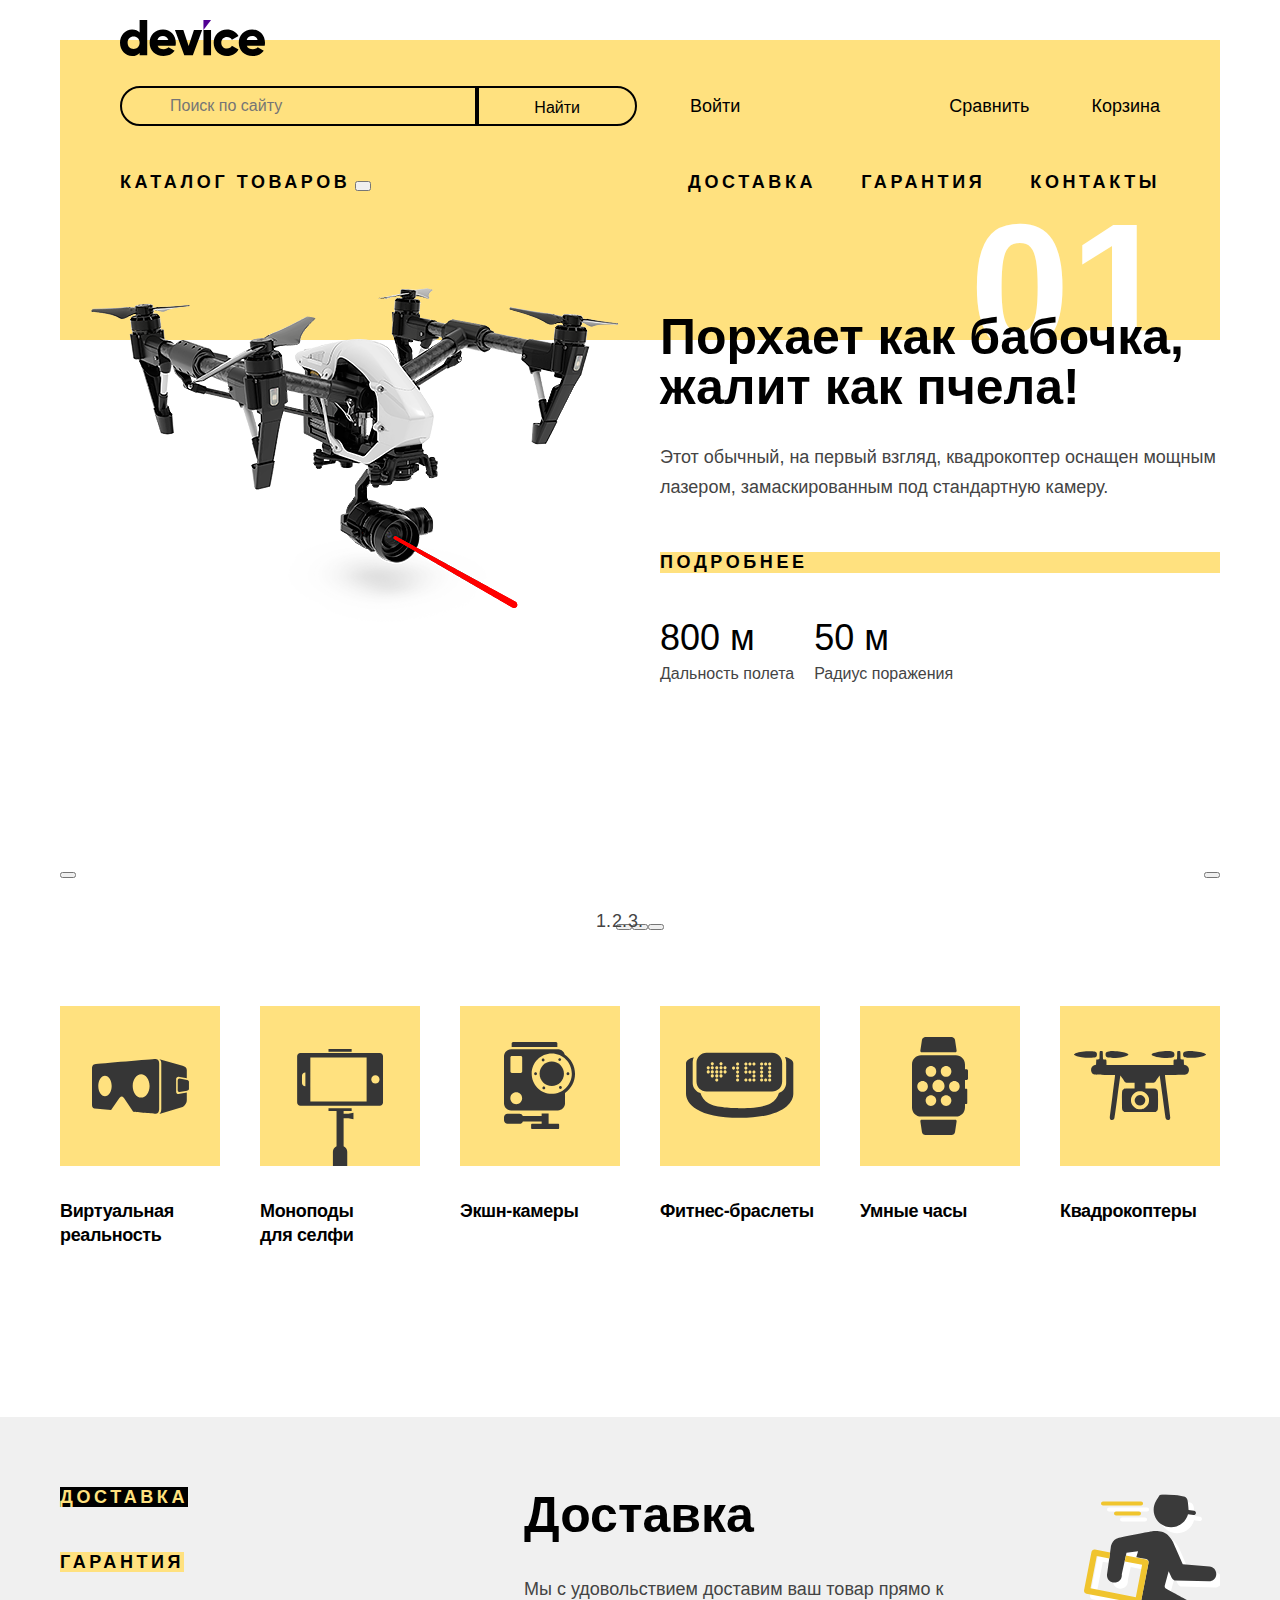
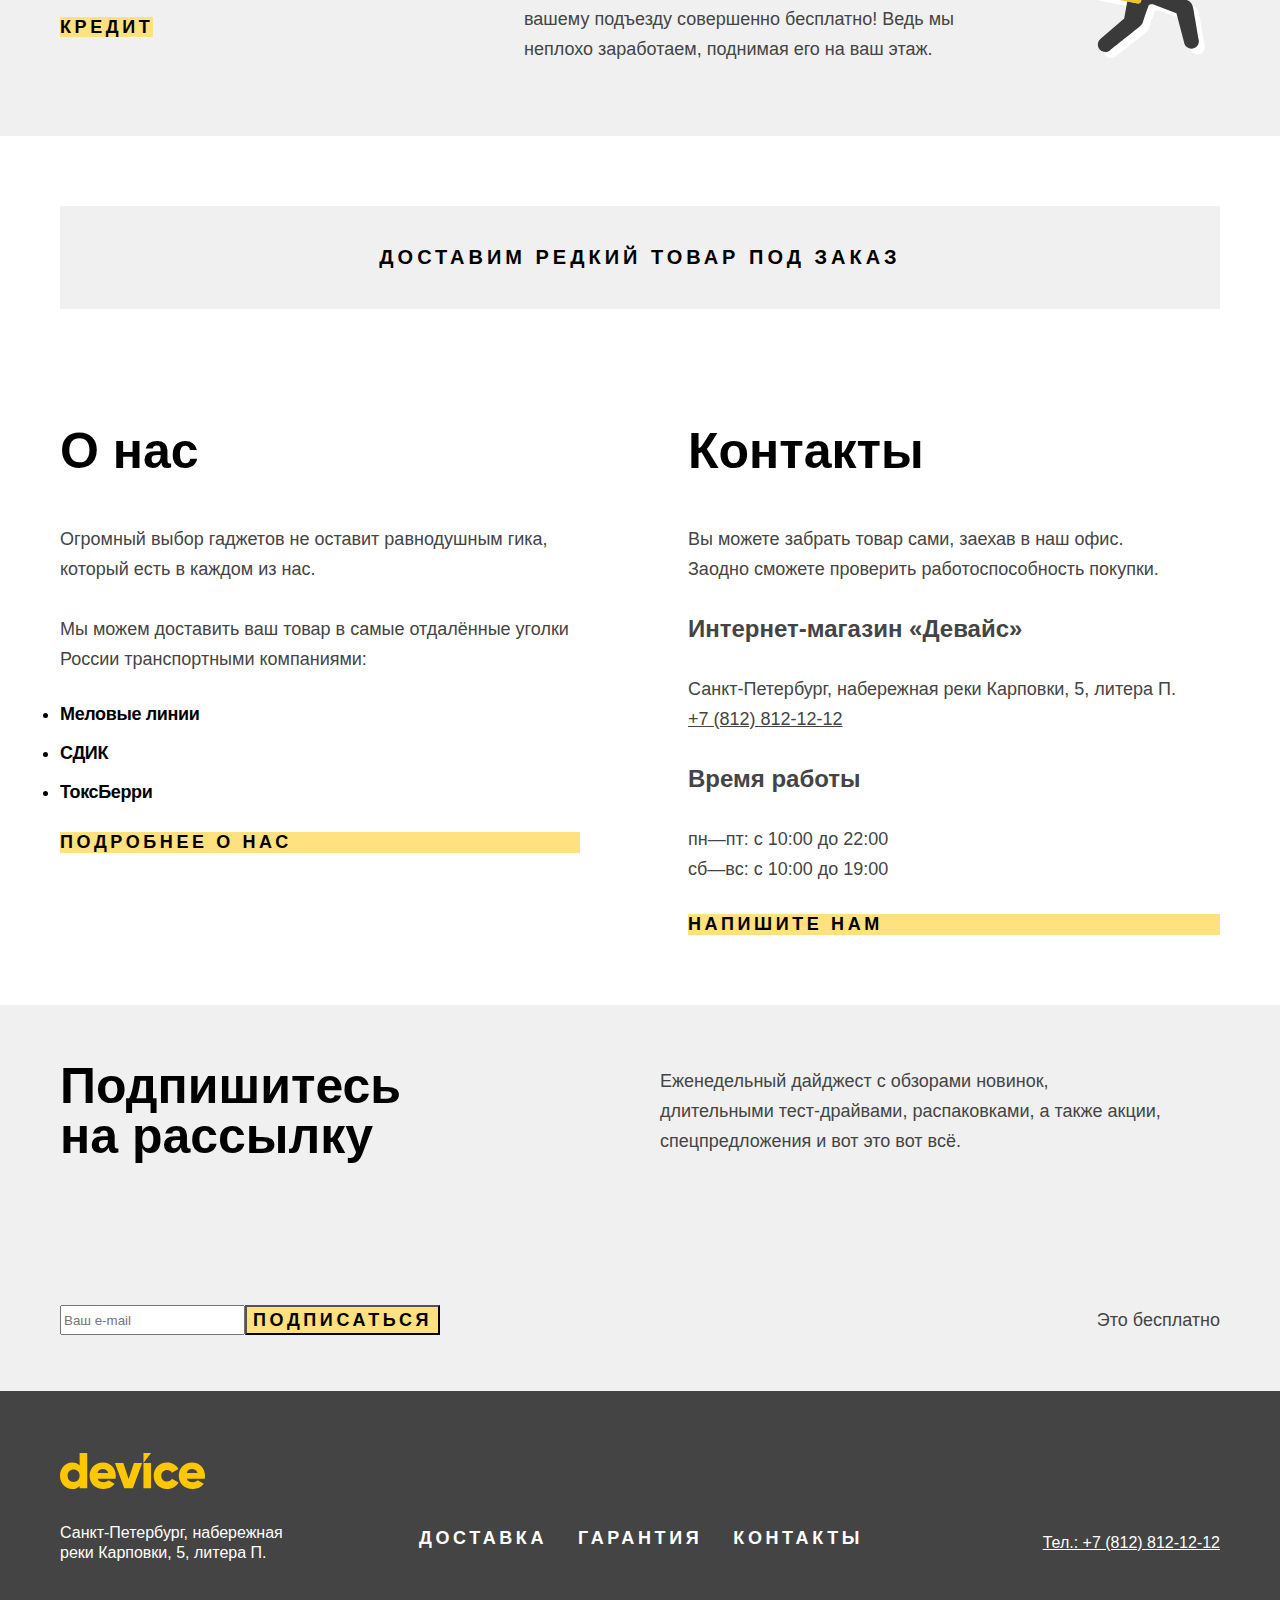
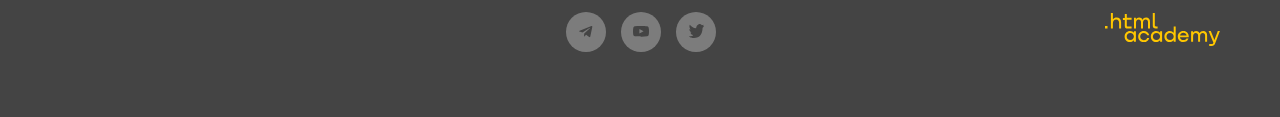
==== index.html @ de561c72 "Работа с хедером и футером" ====
<!DOCTYPE html>
<html lang="ru">

  <head>
    <meta charset="utf-8">
    <title>HTML Academy: Девайс</title>
    <link rel="stylesheet" href="styles/styles.css">
  </head>

  <body>
    <header class="header main-header">
      <div class="header-wrapper">
        <a class="logo" href="#">
          <img class="header-logo" src="images/logo-black.svg" width="145" height="36" alt="Логотип «Девайс».">
        </a>

        <div class="user-menu">
          <form class="search-form" action="https://echo.htmlacademy.ru/" method="post">
            <label class="visually-hidden" for="site-search">Поиск</label>
            <input class="search-input" type="search" id="site-search" name="Search" placeholder="Поиск по сайту"
              required>
            <button class="search-form-button">Найти</button>
          </form>

          <a class="user-menu-link login-link" href="#">Войти</a>

          <div class="user-menu-wrapper">
            <a class="user-menu-link compare-link" href="#">Сравнить</a>
            <a class="user-menu-link cart-link" href="#">Корзина</a>
          </div>
        </div>

        <nav class="navigation">
          <ul class="catalog-menu">
            <li class="catalog-link">
              <a class="navigation-link" href="catalog.html">Каталог товаров</a>
              <button class="menu-button" type="button">
                <span class="visually-hidden">Раскрыть подменю.</span>
              </button>

              <ul class="submenu hidden">
                <li class="submenu-item">
                  <a class="submenu-link" href="">Виртуальная реальность</a>
                </li>

                <li class="submenu-item">
                  <a class="submenu-link" href="">Моноподы для селфи</a>
                </li>

                <li class="submenu-item">
                  <a class="submenu-link" href="">Экшн-камеры</a>
                </li>

                <li class="submenu-item">
                  <a class="submenu-link" href="">Фитнес-браслеты</a>
                </li>

                <li class="submenu-item">
                  <a class="submenu-link" href="">Умные часы</a>
                </li>

                <li class="submenu-item">
                  <a class="submenu-link" href="">Квадрокоптеры</a>
                </li>
              </ul>
            </li>
          </ul>

          <ul class="nav">
            <li class="navigation-item">
              <a class="navigation-link" href="#">Доставка</a>
            </li>

            <li class="navigation-item">
              <a class="navigation-link" href="#">Гарантия</a>
            </li>

            <li class="navigation-item">
              <a class="navigation-link" href="#">Контакты</a>
            </li>
          </ul>
        </nav>
      </div>
    </header>

    <main class="main-container main-index">
      <div class="page-container">
        <h1 class="visually-hidden">Интернет-магазин гаджетов «Девайс».</h1>
        <section class="slider">
          <h2 class="visually-hidden">Популярные товары.</h2>

          <div class="slider-product">
            <img class="slider-image" src="images/slider-1.png" width="560" height="560" alt="Квадрокоптер с лазером.">

            <div class="slider-product-wrapper">
              <h3 class="title slider-product-title">Порхает как бабочка,<br>жалит как пчела!</h3>
              <span class="slider-number">01</span>
              <p class="slider-product-description">Этот обычный, на первый взгляд, квадрокоптер оснащен мощным лазером,
                замаскированным под стандартную камеру.</p>
              <a href="#" class="button slider-link">Подробнее</a>

              <section class="specifications">
                <h4 class="visually-hidden">Характеристики товара.</h4>

                <div class="product-specifications">
                  <b>800 м</b>
                  <p>Дальность полета</p>
                </div>

                <div class="product-specifications">
                  <b>50 м</b>
                  <p>Радиус поражения</p>
                </div>
              </section>
            </div>

            <button class="slider-button slider-prev" type="button">
              <span class="visually-hidden">Предыдущий товар.</span>
            </button>
            <button class="slider-button slider-next" type="button">
              <span class="visually-hidden">Следующий товар.</span>
            </button>
          </div>

          <div class="slider-product hidden">
            <img class="slider-image" src="images/slider-2.png" width="560" height="560" alt="Фитнес-браслет.">

            <div class="slider-product-wrapper">
              <h3 class="title slider-product-title">Худеем правильно!</h3>
              <span class="slider-number">02</span>
              <p class="slider-product-description">Мотивирующие фитнес-браслеты помогут найти в себе силы не пропускать
                занятия и соблюдать диету.</p>
              <a href="#" class="button slider-link">Подробнее</a>

              <section class="specifications">
                <h4 class="visually-hidden">Характеристики товара.</h4>

                <div class="product-specifications">
                  <b>48 часов</b>
                  <p>Без подзарядки</p>
                </div>
              </section>
            </div>

            <button class="slider-button slider-prev" type="button">
              <span class="visually-hidden">Предыдущий товар.</span>
            </button>
            <button class="slider-button slider-next" type="button">
              <span class="visually-hidden">Следующий товар.</span>
            </button>
          </div>

          <div class="slider-product hidden">
            <img class="slider-image" src="images/slider-3.png" width="560" height="560" alt="Палка для селфи.">

            <div class="slider-product-wrapper">
              <h3 class="title slider-product-title">Делай селфи, как Бен Стиллер!</h3>
              <span class="slider-number">03</span>
              <p class="slider-product-description">Самая длинная палка для селфи доступна в нашем магазине. Восемь
                (Восемь, Карл!) метров длиной и весом всего 5 кг.</p>
              <a href="#" class="button slider-link">Подробнее</a>

              <section class="specifications">
                <h4 class="visually-hidden">Характеристики товара.</h4>

                <div class="product-specifications">
                  <b>8,5 м</b>
                  <p>Длина палки</p>
                </div>

                <div class="product-specifications">
                  <b>5 кг</b>
                  <p>Вес палки</p>
                </div>

                <div class="product-specifications">
                  <b>Карбон</b>
                  <p>Материал</p>
                </div>
              </section>
            </div>


            <button class="slider-button slider-prev" type="button">
              <span class="visually-hidden">Предыдущий товар.</span>
            </button>
            <button class="slider-button slider-next" type="button">
              <span class="visually-hidden">Следующий товар.</span>
            </button>
          </div>

          <ol class="slider-pagination">
            <li class="slider-pagination-item">
              <button class="slider-pagination-button slider-pagination-button-current" type="button">
                <span class="visually-hidden">1 товар</span>
              </button>
            </li>
            <li class="slider-pagination-item">
              <button class="slider-pagination-button" type="button">
                <span class="visually-hidden">2 товар</span>
              </button>
            </li>
            <li class="slider-pagination-item">
              <button class="slider-pagination-button" type="button">
                <span class="visually-hidden">3 товар</span>
              </button>
            </li>
          </ol>
        </section>

        <section class="categories">
          <h2 class="visually-hidden">Категории товаров.</h2>
          <ul class="categories-list">
            <li class="categories-list-item">
              <a class="categories-link" href="">
                <img class="categories-img" src="images/index-catalog-image-1.svg" width="160" height="160" alt="">
                Виртуальная реальность
              </a>
            </li>
            <li class="categories-list-item">
              <a class="categories-link" href="">
                <img class="categories-img" src="images/index-catalog-image-2.svg" width="160" height="160" alt="">
                Моноподы<br>для селфи
              </a>
            </li>
            <li class="categories-list-item">
              <a class="categories-link" href="">
                <img class="categories-img" src="images/index-catalog-image-3.svg" width="160" height="160" alt="">
                Экшн-камеры
              </a>
            </li>
            <li class="categories-list-item">
              <a class="categories-link" href="">
                <img class="categories-img" src="images/index-catalog-image-4.svg" width="160" height="160" alt="">
                Фитнес-браслеты
              </a>
            </li>
            <li class="categories-list-item">
              <a class="categories-link" href="">
                <img class="categories-img" src="images/index-catalog-image-5.svg" width="160" height="160" alt="">
                Умные часы
              </a>
            </li>
            <li class="categories-list-item">
              <a class="categories-link" href="">
                <img class="categories-img" src="images/index-catalog-image-6.svg" width="160" height="160" alt="">
                Квадрокоптеры
              </a>
            </li>
          </ul>
        </section>

        <section class="services">
          <h2 class="visually-hidden">Услуги.</h2>
          <div class="services-wrapper">
            <ul class="services-list">
              <li class="services-item">
                <a class="button services-link services-link-current" href="">Доставка</a>
              </li>
              <li class="services-item">
                <a class="button services-link" href="">Гарантия</a>
              </li>
              <li class="services-item">
                <a class="button services-link" href="">Кредит</a>
              </li>
            </ul>

            <div class="about-service delivery-service">
              <h3 class="title services-title">Доставка</h3>
              <p class="services-description">Мы с удовольствием доставим ваш товар прямо к вашему подъезду совершенно
                бесплатно! Ведь мы неплохо заработаем, поднимая его на ваш этаж.</p>
            </div>
          </div>
        </section>

        <button class="delivery-button" type="button">Доставим редкий товар под заказ</button>

        <div class="about-us-wrapper">
          <section class="about-us">
            <h2 class="title about-us-title">О нас</h2>
            <p class="about-us-description">Огромный выбор гаджетов не оставит равнодушным гика, который есть в каждом
              из
              нас.</p>
            <p class="about-us-description">Мы можем доставить ваш товар в самые отдалённые уголки России транспортными
              компаниями:</p>
            <ul class="delivery-options">
              <li class="delivery-options-item">Меловые линии</li>
              <li class="delivery-options-item">СДИК</li>
              <li class="delivery-options-item">ТоксБерри</li>
            </ul>
            <a class="button" href="">Подробнее о нас</a>
          </section>

          <section class="contacts">
            <h2 class="title about-us-title">Контакты</h2>
            <p class="contacts-description">Вы можете забрать товар сами, заехав в наш офис.<br>Заодно сможете проверить
              работоспособность покупки.</p>
            <h3 class="contacts-subtitle">Интернет-магазин «Девайс»</h3>
            <address class="contacts-address">
              <p class="contacts-address-text">Санкт-Петербург, набережная реки Карповки, 5, литера П.</p>
              <a class="contacts-phone" href="tel:+78128121212">+7 (812) 812-12-12</a>
            </address>
            <h3 class="contacts-subtitle">Время работы</h3>
            <ul class="contacts-schedule">
              <li class="contacts-schedule-item">пн—пт: с 10:00 до 22:00</li>
              <li class="contacts-schedule-item">сб—вс: с 10:00 до 19:00</li>
            </ul>
            <a class="button" href="">Напишите нам</a>
          </section>
        </div>

        <section class="subscription">
          <div class="subscription-wrapper">
            <h2 class="title subscription-title">Подпишитесь на рассылку</h2>
            <p class="subscription-description">Еженедельный дайджест с обзорами новинок,<br>длительными тест-драйвами,
              распаковками, а также акции,<br>спецпредложения и вот это вот всё.</p>
            <form class="subscription-form" action="https://echo.htmlacademy.ru/" method="post">
              <label class="visually-hidden" for="subscription">Ваш e-mail.</label>
              <input class="email-field" type="email" name="email" placeholder="Ваш e-mail" id="subscription" required>
              <button class="button" type="submit">Подписаться</button>
              <span class="free-note">Это бесплатно</span>
            </form>
          </div>
        </section>
      </div>
    </main>

    <footer class="page-footer">
      <div class="footer-wrapper">
        <a class="footer-logo-link" href="index.html">
          <img class="footer-contacts-logo" src="images/logo-yellow.svg" width="145" height="36"
            alt="Логотип «Девайс».">
        </a>
        <address class="footer-contacts-address">
          <a class="about-text" href="#">Санкт-Петербург, набережная реки Карповки, 5, литера П.</a>
        </address>

        <ul class="footer-menu">
          <li class="footer-menu-item">
            <a class="footer-menu-link" href="">Доставка</a>
          </li>
          <li class="footer-menu-item">
            <a class="footer-menu-link" href="">Гарантия</a>
          </li>
          <li class="footer-menu-item">
            <a class="footer-menu-link" href="">Контакты</a>
          </li>
        </ul>

        <a class="footer-contacts-phone" href="tel:+78128121212">Тел.: +7 (812) 812-12-12</a>

        <ul class="social-list">
          <li class="social-item telegram-link">
            <a class="social-link" href="https://t.me/htmlacademy" target="_blank">
              <span class="visually-hidden">Телеграм.</span>
            </a>
          </li>
          <li class="social-item youtube-link">
            <a class="social-link" href="https://www.youtube.com/user/htmlacademyru" target="_blank">
              <span class="visually-hidden">YouTube.</span>
            </a>
          </li>
          <li class="social-item twitter-link">
            <a class="social-link" href="https://twitter.com/htmlacademy_ru" target="_blank">
              <span class="visually-hidden">Twitter.</span>
            </a>
          </li>
        </ul>

        <a class="html-link" href="https://htmlacademy.ru/" target="_blank">
          <span class="visually-hidden">Логотип Html Academy.</span>
          <svg xmlns="http://www.w3.org/2000/svg" width="115" height="33" fill="none" viewBox="0 0 115 33">
            <path fill="#FFC700"
              d="M0 12.9v2.6h2.5v-2.6H0ZM11.6 4.5c-1.6 0-2.8.7-3.6 1.7h-.1V0h-2v15.5h2v-5.3c0-2.1 1.3-3.6 3.3-3.6 1.8 0 2.9 1.4 2.9 3.2v5.7h2V9.4c.1-3-1.8-4.9-4.5-4.9ZM26.6 4.8h-4.8V1.1h-2v3.8h-1.9v2h1.9v6c0 1.7 1 2.7 2.7 2.7h4.1v-2h-3.7c-.7 0-1.1-.4-1.1-1.1V6.8h4.8v-2ZM41.1 4.6c-1.6 0-2.9.8-3.5 2.1h-.1c-.6-1.2-1.8-2.1-3.4-2.1-1.4 0-2.5.8-3.1 1.8h-.1V4.8H29v10.6h2V10c0-2 1-3.5 2.6-3.5 1.5 0 2.4 1 2.4 2.6v6.3h2V9.8c0-2.4 1.4-3.3 2.6-3.3 1.5 0 2.4 1 2.4 2.6v6.3h2V8.9c.1-2.5-1.4-4.3-3.9-4.3ZM47.8 12.7c0 1.7 1 2.7 2.8 2.7h2v-2h-1.7c-.7 0-1.1-.4-1.1-1.1V0h-2v12.7ZM28.9 19.7c-.9-1.1-2.2-1.8-3.9-1.8-3.1 0-5.4 2.3-5.4 5.6s2.3 5.6 5.4 5.6c1.8 0 3-.8 3.8-1.9h.1v1.6h2V18.2h-2v1.5Zm-3.6 7.4c-2.2 0-3.6-1.6-3.6-3.6s1.4-3.6 3.6-3.6 3.6 1.6 3.6 3.6c0 1.9-1.4 3.6-3.6 3.6ZM44.2 22c-.5-2.4-2.6-4.1-5.4-4.1-3.4 0-5.6 2.5-5.6 5.6 0 3.1 2.2 5.6 5.6 5.6 2.8 0 4.9-1.8 5.4-4.2h-2.1c-.4 1.3-1.7 2.3-3.3 2.3-2.2 0-3.6-1.6-3.6-3.6s1.4-3.6 3.6-3.6c1.6 0 2.8 1 3.3 2.2h2.1V22ZM55.1 19.7c-.9-1.1-2.2-1.8-3.9-1.8-3.1 0-5.4 2.3-5.4 5.6s2.3 5.6 5.4 5.6c1.8 0 3-.8 3.8-1.9h.1v1.6h2V18.2h-2v1.5Zm-3.6 7.4c-2.2 0-3.6-1.6-3.6-3.6s1.4-3.6 3.6-3.6 3.6 1.6 3.6 3.6c0 1.9-1.5 3.6-3.6 3.6ZM68.7 19.8c-.9-1.1-2.2-1.9-3.9-1.9-3.1 0-5.4 2.3-5.4 5.6s2.2 5.6 5.4 5.6c1.7 0 3-.8 3.8-1.8h.1v1.5h2V13.4h-2v6.4Zm-3.6 7.3c-2.2 0-3.6-1.6-3.6-3.6s1.4-3.6 3.6-3.6 3.6 1.6 3.6 3.6c-.1 2-1.5 3.6-3.6 3.6ZM78.3 17.9c-3.3 0-5.5 2.5-5.5 5.6 0 3 2.1 5.6 5.5 5.6 2.5 0 4.5-1.3 5.2-3.6h-2.1c-.5 1-1.6 1.6-3 1.6-1.9 0-3.3-1.3-3.4-2.9h8.8c.2-3.6-2-6.3-5.5-6.3Zm0 1.9c1.7 0 3 1 3.3 2.6h-6.5c.3-1.5 1.5-2.6 3.2-2.6ZM98.2 17.9c-1.6 0-2.9.8-3.6 2h-.1c-.6-1.2-1.8-2-3.4-2-1.4 0-2.5.7-3.1 1.8v-1.5h-1.9v10.6h2v-5.4c0-2 1-3.4 2.6-3.5 1.5 0 2.4 1 2.4 2.6v6.3h2v-5.6c0-2.4 1.4-3.3 2.6-3.3 1.5 0 2.4 1 2.4 2.6v6.3h2v-6.5c.1-2.6-1.4-4.4-3.9-4.4ZM109.4 27l-3.6-8.9h-2.2l4.8 11.6c-.3.9-.7 1.2-1.7 1.2h-2.5v2h2.5c1.8 0 2.8-.8 3.5-2.6l4.7-12.2h-2.1l-3.4 8.9Z" />
          </svg>
        </a>
      </div>
    </footer>
  </body>

</html>
---- styles/styles.css ----
@font-face {
  font-family: "Raleway";
  font-style: normal;
  font-weight: 800;
  src: url("../fonts/raleway/raleway-800.woff2") format("woff2");
  font-display: swap;
}

@font-face {
  font-family: "Rubik";
  font-style: normal;
  font-weight: 400;
  src: url("../fonts/rubik/rubik-400.woff2") format("woff2");
  font-display: swap;
}

@font-face {
  font-family: "Rubik";
  font-style: normal;
  font-weight: 700;
  src: url("../fonts/rubik/rubik-700.woff2") format("woff2");
  font-display: swap;
}

html {
  height: 100%;
}

.visually-hidden {
  position: absolute;
  width: 1px;
  height: 1px;
  margin: -1px;
  padding: 0;
  border: 0;
  clip: rect(0 0 0 0);
  overflow: hidden;
}

body {
  margin: 0 auto;
  display: flex;
  flex-direction: column;
  min-height: 100%;
  font-family: "Rubik", sans-serif;
  font-size: 18px;
  font-weight: 400;
  line-height: 30px;
  color: #444444;
  background-color: #ffffff;
}

.button {
  font-family: "Raleway", sans-serif;
  font-size: 18px;
  font-weight: 800;
  line-height: 21px;
  letter-spacing: 0.2em;
  text-transform: uppercase;
  text-decoration: none;
  color: #000000;
  background-color: #ffe17f;
}

/* Заголовки */
.title {
  font-family: "Raleway", sans-serif;
  color: #000000;
  font-size: 50px;
  font-weight: 800;
  line-height: 50px;
  margin: 0;
  padding: 0;
}

/* Навигация */
.header {
  color: #000000;
  background-color: #ffe17f;
  margin: 0 auto;
  margin-top: 40px;
  width: 1160px;
}

.header-wrapper {
  width: 1040px;
  margin: 0 auto;
  padding: 0 0 143px 0;
  position: relative;
}

.header-logo {
  position: absolute;
  top: -20px;
}

.user-menu {
  display: flex;
  flex-wrap: wrap;
  margin-bottom: 41px;
  padding-top: 46px;
  align-items: center;
}

/* Форма поиска */
.search-form {
  width: 517px;
  display: flex;
  margin-right: 25px;
}

.search-input {
  width: 360px;
  height: 40px;
  padding: 10px 10px 10px 48px;
  border: 2px solid #000000;
  border-radius: 50px 0 0 50px;
  font-family: "Rubik", sans-serif;
  font-size: 16px;
  line-height: 20px;
  color: #000000;
  background-color: transparent;
  box-sizing: border-box;
}

.search-form-button {
  height: 40px;
  padding: 10px 55px;
  border: 2px solid #000000;
  border-radius: 0 50px 50px 0;
  font-family: "Rubik", sans-serif;
  font-size: 16px;
  line-height: 20px;
  color: #000000;
  background-color: transparent;
  box-sizing: border-box;
}

.user-menu-wrapper {
  margin-left: auto;
  max-width: 245px;
}

.user-menu-link {
  color: #000000;
  text-decoration: none;
}


.catalog-menu {
  padding: 0;
  margin: 0;
  list-style-type: none;
}

.user-menu-link:not(:last-child) {
  margin-right: 12px;
}

.login-link {
  padding-left: 28px;
}

.logout-link {
  opacity: 0.3;
}

.compare-link {
  padding-left: 25px;
}

.cart-link {
  padding-left: 45px;
}

.navigation {
  display: flex;
  flex-wrap: wrap;
  padding: 0;
  margin: 0;
  list-style-type: none;
  align-items: center;
}

.nav {
  list-style-type: none;
  display: flex;
  flex-wrap: wrap;
  padding: 0;
  margin: 0;
  margin-left: auto;
  gap: 45px;
}

.navigation-link {
  font-family: "Raleway", sans-serif;
  font-weight: 800;
  line-height: 21px;
  letter-spacing: 0.2em;
  text-transform: uppercase;
  text-decoration: none;
  color: #000000;
}

.catalog-item {
  margin-right: 276px;
}

.menu-button {
  height: 10px;
}

.submenu-link {
  color: #000000;
  font-size: 16px;
  line-height: 18px;
  text-decoration: none;
}

.main-container {
  flex-grow: 1;
}

.page-container {
  margin: 0 auto;
}

/* Слайдер */
.slider {
  width: 1160px;
  margin: 0 auto;
  margin-bottom: 70px;
}

.slider-image {
  margin-right: 40px;
  position: relative;
  top: -122px;
}

.slider-number {
  font-weight: 700;
  font-size: 180px;
  line-height: 30px;
  color: #ffffff;
  position: absolute;
  top: -40px;
  right: 50px;
}

.slider-product {
  display: flex;
  flex-wrap: wrap;
  justify-content: space-between;
  position: relative;
  top: -28px;
}

.slider-product-wrapper {
  width: 560px;
  position: relative;
}

.slider-product-title {
  padding: 0;
  margin: 0 0 30px 0;
  position: relative;
  z-index: 1;
}

.slider-product-description {
  padding: 0;
  margin: 0 0 50px 0;
}

.specifications {
  display: flex;
  flex-wrap: wrap;
  gap: 20px;
}

.product-specifications b {
  color: #000000;
  font-size: 36px;
  font-weight: 400;
  line-height: 30px;
}

.product-specifications p {
  color: #444444;
  font-size: 16px;
  line-height: 30px;
  padding: 0;
  margin: 0;
}

.slider-pagination {
  display: flex;
  justify-content: center;
  padding: 0;
  margin: 0;
}

.slider-link {
  display: block;
  margin-bottom: 50px;
}

/* Категории */
.categories {
  width: 1160px;
  margin: 0 auto;
  margin-bottom: 170px;
}

.categories-list {
  display: flex;
  flex-wrap: wrap;
  list-style-type: none;
  padding: 0;
  margin: 0;
  justify-content: space-between;
}

.categories-list-item {
  width: 160px;
  line-height: 24px;
}

.categories-img {
  background-color: #ffe17f;
  display: block;
  margin-bottom: 33px;
}

.categories-link {
  font-family: "Raleway", sans-serif;
  color: #000000;
  font-size: 18px;
  font-weight: 800;
  line-height: 24px;
  letter-spacing: -0.02em;
  text-decoration: none;
}

/* Услуги */
.services {
  background-color: #f0f0f0;
  margin-bottom: 70px;
}

.services-wrapper {
  width: 1160px;
  display: flex;
  flex-wrap: wrap;
  justify-content: space-between;
  min-height: 319px;
  margin: 0 auto;
}

.services-list {
  list-style-type: none;
  padding: 0;
  margin: 65px 116px 65px 0;
}

.services-item:not(:last-child) {
  margin-bottom: 35px;
}

.services-link-current {
  color: #ffe17f;
  background-color: #000000;
}

.about-service {
  width: 450px;
  padding-right: 246px;
  align-self: center;
}

.delivery-service {
  background-image: url(../images/delivery-man.svg);
  background-repeat: no-repeat;
  background-position: right;
}

.services-title {
  padding: 0;
  margin: 0 0 34px 0;
}

.services-description {
  padding: 0;
  margin: 0;
}

.delivery-button {
  display: block;
  width: 1160px;
  min-height: 100px;
  margin: 0 auto;
  margin-bottom: 70px;
  padding: 40px 125px;
  box-sizing: border-box;
  font-family: "Raleway", sans-serif;
  font-weight: 800;
  font-size: 20px;
  line-height: 23px;
  letter-spacing: 0.2em;
  text-transform: uppercase;
  background-color: #f0f0f0;
  border: none;
  cursor: pointer;
}

/* О нас и Контакты */
.about-us-wrapper {
  width: 1160px;
  display: flex;
  margin: 0 auto;
  margin-bottom: 70px;
  padding-top: 47px;
  justify-content: space-between;
}

.about-us {
  width: 520px;
  display: flex;
  flex-direction: column;
  gap: 30px;
}

.about-us-title {
  margin-bottom: 18px;
}

/* Способы доставки*/
.about-us-description {
  padding: 0;
  margin: 0;
}

.delivery-options {
  padding: 0;
  margin: 0;
}

.delivery-options-item {
  font-weight: 700;
  line-height: 20px;
  letter-spacing: -0.02em;
  color: #000000;
}

.delivery-options-item:not(:last-child) {
  margin-bottom: 19px;
}

/* Контакты */
.contacts {
  width: 532px;
  display: flex;
  flex-direction: column;
  gap: 30px;
}

.contacts-description {
  margin: 0;
  padding: 0;
}

.contacts-subtitle {
  font-weight: 700;
  font-size: 24px;
  line-height: 30px;
  margin: 0;
  padding: 0;
}

.contacts-address {
  font-style: normal;
  margin: 0;
  padding: 0;
}

.contacts-address-text {
  margin: 0;
  padding: 0;
}

.contacts-phone {
  color: #444444;
  margin: 0;
  padding: 0;
}

.contacts-schedule {
  padding: 0;
  margin: 0;
  list-style-type: none;
}

/* Блок подписки */
.subscription {
  background-color: #f0f0f0;
}

.subscription-wrapper {
  width: 1160px;
  margin: 0 auto;
  padding: 56px 0;
  display: flex;
  flex-wrap: wrap;
}

.subscription-title {
  width: 348px;
}

.subscription-description {
  margin: 0;
  margin-left: auto;
  width: 560px;
  align-self: center;
}

.subscription-form {
  margin-top: 144px;
  display: flex;
  width: 1160px;
}

.free-note {
  margin-left: auto;

}

/* Футер */
.page-footer {
  color: #ffffff;
  background-color: #444444;
}

.footer-wrapper {
  display: grid;
  width: 1160px;
  grid-template-columns: 240px 444px 238px;
  gap: 25px 119px;
  margin: 0 auto;
  padding: 62px 0;
}

.footer-contacts {
  width: 240px;
}

.footer-logo-link {
  grid-column: 1/2;
  justify-self: start;
}

.footer-contacts-address {
  width: 240px;
  grid-column: 1/2;
  font-style: normal;
  font-size: 16px;
  font-weight: 400;
  line-height: 20px;
  color: #ffffff;
  text-decoration: none;
}

.about-text {
  font-style: normal;
  font-size: 16px;
  font-weight: 400;
  line-height: 20px;
  color: #ffffff;
  text-decoration: none;
}

.footer-menu {
  display: flex;
  flex-wrap: wrap;
  list-style-type: none;
  justify-content: space-between;
  padding: 0;
  margin: 0;
}

.footer-menu-link {
  font-family: "Raleway", sans-serif;
  font-weight: 800;
  line-height: 21px;
  letter-spacing: 0.2em;
  text-transform: uppercase;
  text-decoration: none;
  color: #ffffff;
}

.footer-contacts-phone {
  font-size: 16px;
  line-height: 20px;
  color: #ffffff;
  justify-self: end;
  align-self: center;
}

.social-list {
  grid-column: 2/3;
  display: flex;
  flex-wrap: wrap;
  padding: 0;
  margin: 0;
  margin-top: 20px;
  list-style-type: none;
  justify-self: center;
  align-items: center;
}

.social-item {
  background-color: #ffffff;
  opacity: 0.3;
  width: 40px;
  height: 40px;
  border-radius: 50%;
  cursor: pointer;
}

.social-item:not(:last-child) {
  margin-right: 15px;
}

.telegram-link {
  background-image: url(../images/telegram-icon.svg);
  background-repeat: no-repeat;
  background-position: center;
}

.youtube-link {
  background-image: url(../images/youtube-icon.svg);
  background-repeat: no-repeat;
  background-position: center;
}

.twitter-link {
  background-image: url(../images/twitter-icon.svg);
  background-repeat: no-repeat;
  background-position: center;
}

.html-link {
  grid-column: 3/-1;
  justify-self: end;
  margin-top: 25px;
}

/* Каталог */
.page-header-wrapper {
  padding-bottom: 36px;
}

.inner-header {
  margin: 0 auto;
  width: 1160px;
  padding: 34px 60px;
}

.inner-header-title {
  margin-bottom: 16px;
}

/* Хлебные крошки */
.breadcrumbs {
  display: flex;
  list-style-type: none;
  padding: 0;
  margin: 0;
}

.breadcrumbs-item:not(:last-child) {
  padding-right: 36px;
}

.breadcrumbs-link {
  font-size: 16px;
  line-height: 20px;
  color: #000000;
  text-decoration: none;
}

/* Фильтры */
.filter-title {
  font-family: "Raleway", sans-serif;
  font-weight: 800;
  font-size: 16px;
  line-height: 19px;
  letter-spacing: 0.2em;
  text-transform: uppercase;
  color: #000000;
}

.filter {
  width: 320px;
}

.catalog-filter-title {
  font-weight: 700;
  font-size: 18px;
  line-height: 20px;
  letter-spacing: -0.02em;
  color: #000000;
}

.control {
  font-size: 16px;
  line-height: 20px;
  color: #000000;
}

.catalog-right-column {
  width: 840px;
}

/* Сортировка */
.sort-container {
  width: 840px;
  display: flex;
}

/* Товары */
.catalog-products {
  color: #000000;
  background-color: #f0f0f0;
}

.catalog-wrapper {
  width: 1160px;
  margin: 0 auto;
  display: flex;
}

.product-list-wrapper {
  background-color: #ffffff;
  padding: 70px 40px 78px;
}

.product-list {
  display: grid;
  grid-template-columns: 360px 360px;
  padding: 0;
  margin: 0;
  gap: 40px;
  list-style-type: none;
  margin-bottom: 44px;
}

.product-card-link {
  text-decoration: none;
}

.product-card-title {
  font-weight: 700;
  font-size: 18px;
  line-height: 20px;
  letter-spacing: -0.02em;
  color: #000000;
}

.product-card-price {
  font-weight: 400;
  line-height: 21px;
}

.button-show-more {
  font-family: "Raleway", sans-serif;
  font-weight: 800;
  font-size: 16px;
  line-height: 19px;
  letter-spacing: 0.2em;
  text-transform: uppercase;
  background-color: #ffffff;
  border: 3px solid #E5E5E5;
  cursor: pointer;
  width: 100%;
  padding: 18px 0;
  margin-bottom: 44px;
}

/* Пагинация */
.pagination {
  color: #000000;
  background-color: #ebebeb;
  list-style-type: none;
  display: flex;
  flex-wrap: wrap;
  align-items: center;
  padding: 25px;
  margin: 0;
}

.pagination-item {
  min-width: 40px;
  text-align: center;
}

.pagination-link {
  font-size: 16px;
  line-height: 20px;
  text-align: center;
  color: #444444;
  opacity: 0.3;
  text-decoration: none;
}

.pagination-current {
  opacity: 0.6;
}

.pagination-prev {
  margin-right: auto;
}

.pagination-next {
  margin-left: auto;
}

.pagination-prev-link,
.pagination-next-link {
  font-family: "Raleway", sans-serif;
  font-weight: 800;
  font-size: 18px;
  line-height: 21px;
  display: flex;
  align-items: center;
  letter-spacing: 0.2em;
  text-transform: uppercase;
  color: #000000;
  opacity: 1;
}

.pagination-disabled {
  opacity: 0.3;
}

.hidden {
  display: none;
}
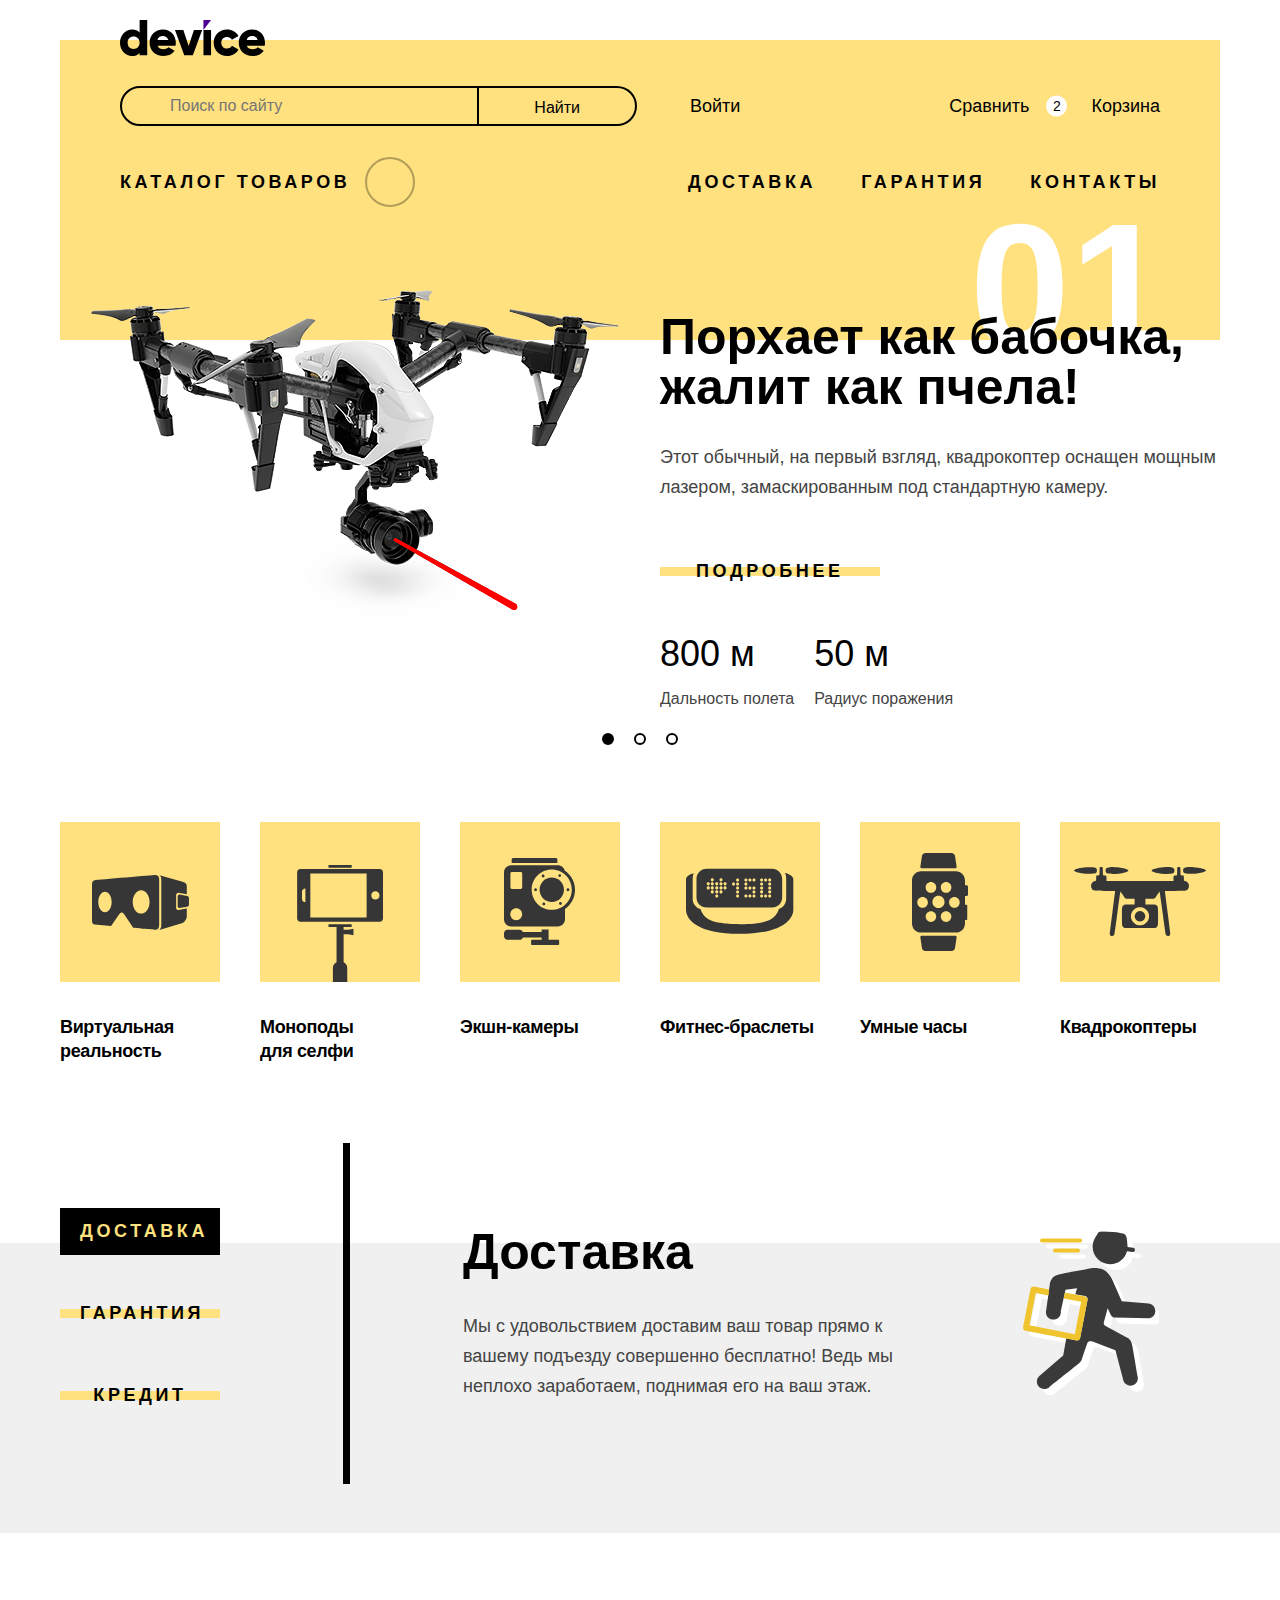
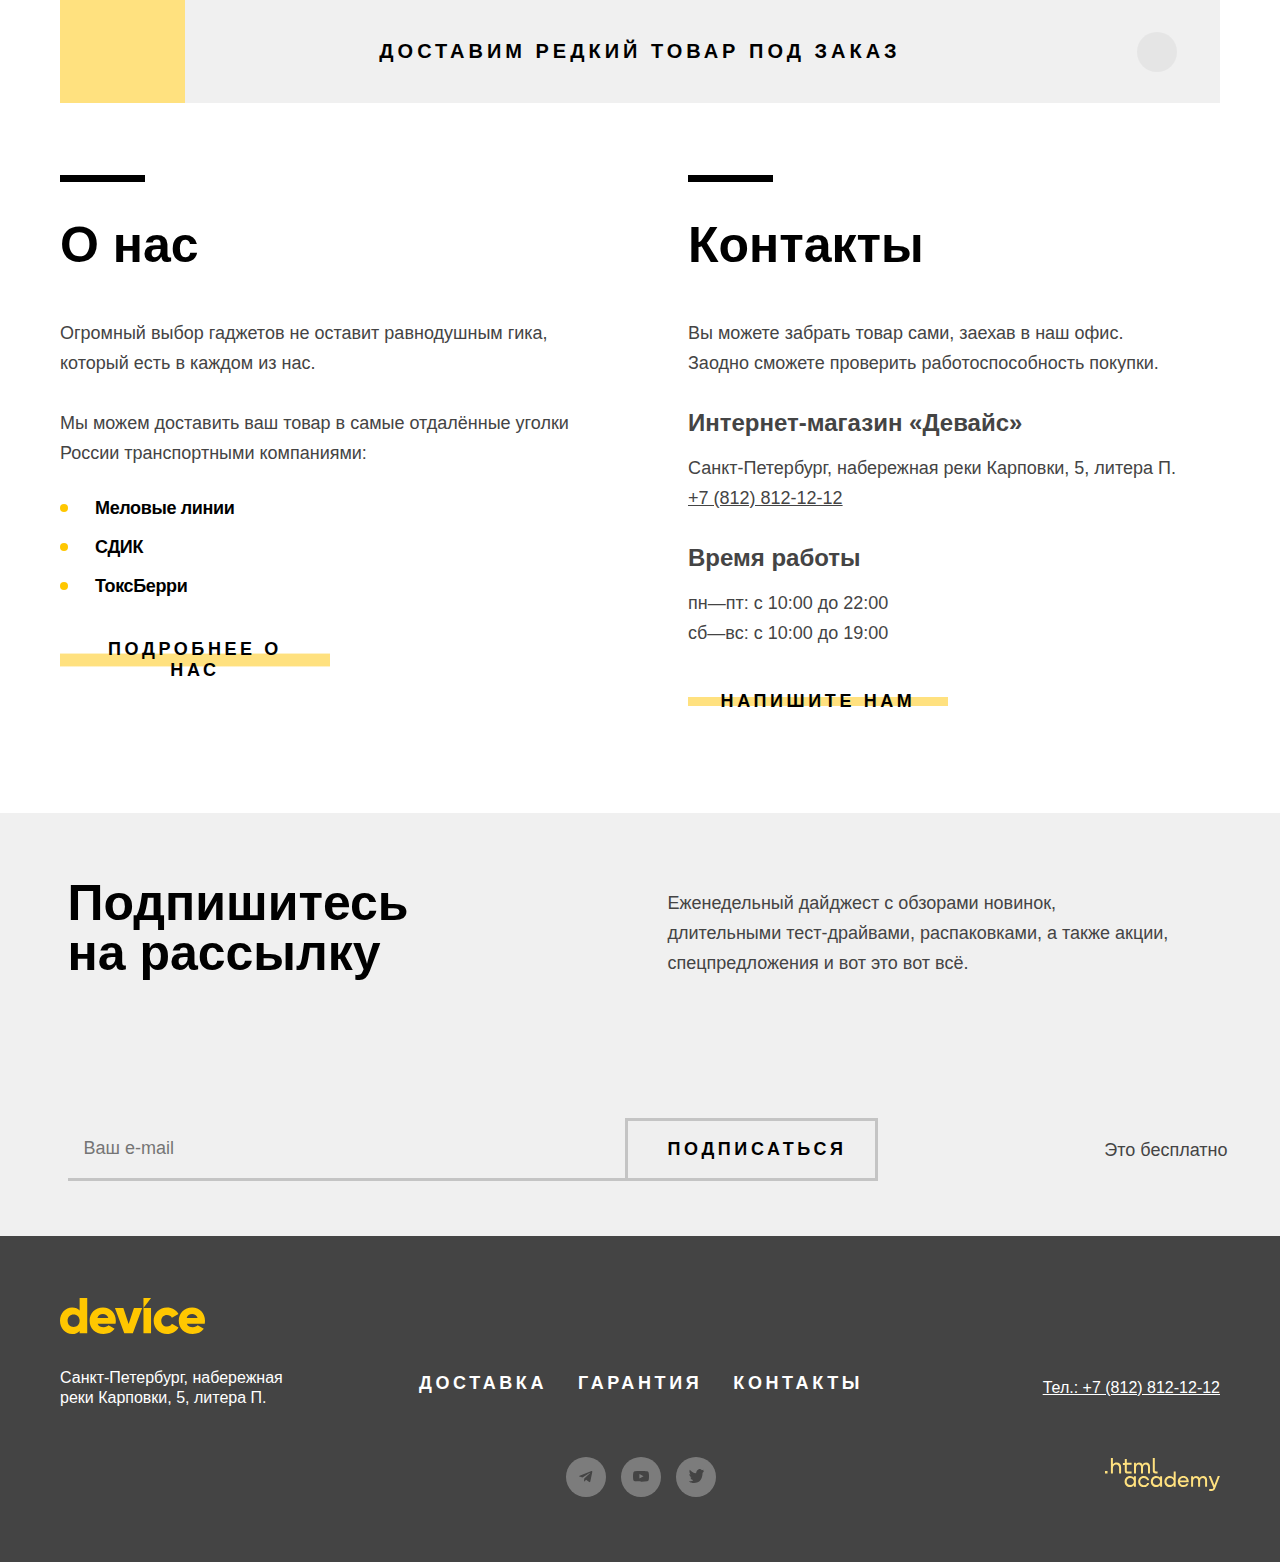
==== commit 91842983: "Правки и не только" ====
--- a/index.html
+++ b/index.html
@@ -19,14 +19,17 @@
             <label class="visually-hidden" for="site-search">Поиск</label>
             <input class="search-input" type="search" id="site-search" name="Search" placeholder="Поиск по сайту"
               required>
-            <button class="search-form-button">Найти</button>
+            <button class="search-form-button" type="submit">Найти</button>
           </form>
 
           <a class="user-menu-link login-link" href="#">Войти</a>
 
           <div class="user-menu-wrapper">
             <a class="user-menu-link compare-link" href="#">Сравнить</a>
-            <a class="user-menu-link cart-link" href="#">Корзина</a>
+            <a class="user-menu-link cart-link" href="#">
+              <span class="cart-amount">2</span>
+              Корзина
+            </a>
           </div>
         </div>
 
@@ -50,7 +53,9 @@
                 <li class="submenu-item">
                   <a class="submenu-link" href="">Экшн-камеры</a>
                 </li>
-
+              </ul>
+
+              <ul class="submenu hidden">
                 <li class="submenu-item">
                   <a class="submenu-link" href="">Фитнес-браслеты</a>
                 </li>
@@ -58,15 +63,18 @@
                 <li class="submenu-item">
                   <a class="submenu-link" href="">Умные часы</a>
                 </li>
-
+              </ul>
+
+              <ul class="submenu hidden">
                 <li class="submenu-item">
                   <a class="submenu-link" href="">Квадрокоптеры</a>
                 </li>
               </ul>
-            </li>
           </ul>
-
-          <ul class="nav">
+          </li>
+          </ul>
+
+          <ul class="right-navigation">
             <li class="navigation-item">
               <a class="navigation-link" href="#">Доставка</a>
             </li>
@@ -102,24 +110,27 @@
               <section class="specifications">
                 <h4 class="visually-hidden">Характеристики товара.</h4>
 
-                <div class="product-specifications">
-                  <b>800 м</b>
-                  <p>Дальность полета</p>
-                </div>
-
-                <div class="product-specifications">
-                  <b>50 м</b>
-                  <p>Радиус поражения</p>
-                </div>
+                <dl class="product-specifications">
+                  <dt class="specifications-value">800 м</dt>
+                  <dd class="specifications-name">Дальность полета</dd>
+                </dl>
+
+                <dl class="product-specifications">
+                  <dt class="specifications-value">50 м</dt>
+                  <dd class="specifications-name">Радиус поражения</dd>
+                </dl>
               </section>
             </div>
 
-            <button class="slider-button slider-prev" type="button">
-              <span class="visually-hidden">Предыдущий товар.</span>
-            </button>
-            <button class="slider-button slider-next" type="button">
-              <span class="visually-hidden">Следующий товар.</span>
-            </button>
+            <div class="slider-controls">
+              <button class="slider-button slider-prev" type="button">
+                <span class="visually-hidden">Предыдущий товар.</span>
+              </button>
+              <button class="slider-button slider-next" type="button">
+                <span class="visually-hidden">Следующий товар.</span>
+              </button>
+            </div>
+
           </div>
 
           <div class="slider-product hidden">
@@ -135,19 +146,12 @@
               <section class="specifications">
                 <h4 class="visually-hidden">Характеристики товара.</h4>
 
-                <div class="product-specifications">
-                  <b>48 часов</b>
-                  <p>Без подзарядки</p>
-                </div>
+                <dl class="product-specifications">
+                  <dt class="specifications-value">48 часов</dt>
+                  <dd class="specifications-name">Без подзарядки</dd>
+                </dl>
               </section>
             </div>
-
-            <button class="slider-button slider-prev" type="button">
-              <span class="visually-hidden">Предыдущий товар.</span>
-            </button>
-            <button class="slider-button slider-next" type="button">
-              <span class="visually-hidden">Следующий товар.</span>
-            </button>
           </div>
 
           <div class="slider-product hidden">
@@ -163,30 +167,22 @@
               <section class="specifications">
                 <h4 class="visually-hidden">Характеристики товара.</h4>
 
-                <div class="product-specifications">
-                  <b>8,5 м</b>
-                  <p>Длина палки</p>
-                </div>
-
-                <div class="product-specifications">
-                  <b>5 кг</b>
-                  <p>Вес палки</p>
-                </div>
-
-                <div class="product-specifications">
-                  <b>Карбон</b>
-                  <p>Материал</p>
-                </div>
+                <dl class="product-specifications">
+                  <dt class="specifications-value">8,5 м</dt>
+                  <dd class="specifications-name">Длина палки</dd>
+                </dl>
+
+                <dl class="product-specifications">
+                  <dt class="specifications-value">5 кг</dt>
+                  <dd class="specifications-name">Вес палки</dd>
+                </dl>
+
+                <dl class="product-specifications">
+                  <dt class="specifications-value">Карбон</dt>
+                  <dd class="specifications-name">Материал</dd>
+                </dl>
               </section>
             </div>
-
-
-            <button class="slider-button slider-prev" type="button">
-              <span class="visually-hidden">Предыдущий товар.</span>
-            </button>
-            <button class="slider-button slider-next" type="button">
-              <span class="visually-hidden">Следующий товар.</span>
-            </button>
           </div>
 
           <ol class="slider-pagination">
@@ -255,13 +251,13 @@
           <div class="services-wrapper">
             <ul class="services-list">
               <li class="services-item">
-                <a class="button services-link services-link-current" href="">Доставка</a>
+                <button class="button services-link services-link-current" type="button">Доставка</button>
               </li>
               <li class="services-item">
-                <a class="button services-link" href="">Гарантия</a>
+                <button class="button services-link" type="button">Гарантия</button>
               </li>
               <li class="services-item">
-                <a class="button services-link" href="">Кредит</a>
+                <button class="button services-link" type="button">Кредит</button>
               </li>
             </ul>
 
@@ -288,7 +284,7 @@
               <li class="delivery-options-item">СДИК</li>
               <li class="delivery-options-item">ТоксБерри</li>
             </ul>
-            <a class="button" href="">Подробнее о нас</a>
+            <a class="button about-us-button" href="#">Подробнее о нас</a>
           </section>
 
           <section class="contacts">
@@ -305,7 +301,7 @@
               <li class="contacts-schedule-item">пн—пт: с 10:00 до 22:00</li>
               <li class="contacts-schedule-item">сб—вс: с 10:00 до 19:00</li>
             </ul>
-            <a class="button" href="">Напишите нам</a>
+            <a class="button contact-us-button" href="#">Напишите нам</a>
           </section>
         </div>
 
@@ -317,7 +313,7 @@
             <form class="subscription-form" action="https://echo.htmlacademy.ru/" method="post">
               <label class="visually-hidden" for="subscription">Ваш e-mail.</label>
               <input class="email-field" type="email" name="email" placeholder="Ваш e-mail" id="subscription" required>
-              <button class="button" type="submit">Подписаться</button>
+              <button class="subscribe-button" type="submit">Подписаться</button>
               <span class="free-note">Это бесплатно</span>
             </form>
           </div>
@@ -328,8 +324,7 @@
     <footer class="page-footer">
       <div class="footer-wrapper">
         <a class="footer-logo-link" href="index.html">
-          <img class="footer-contacts-logo" src="images/logo-yellow.svg" width="145" height="36"
-            alt="Логотип «Девайс».">
+          <img class="footer-logo" src="images/logo-yellow.svg" width="145" height="36" alt="Логотип «Девайс».">
         </a>
         <address class="footer-contacts-address">
           <a class="about-text" href="#">Санкт-Петербург, набережная реки Карповки, 5, литера П.</a>
@@ -369,8 +364,9 @@
 
         <a class="html-link" href="https://htmlacademy.ru/" target="_blank">
           <span class="visually-hidden">Логотип Html Academy.</span>
-          <svg xmlns="http://www.w3.org/2000/svg" width="115" height="33" fill="none" viewBox="0 0 115 33">
-            <path fill="#FFC700"
+          <svg class="html-logo" xmlns="http://www.w3.org/2000/svg" width="115" height="33" fill="none"
+            viewBox="0 0 115 33">
+            <path fill="currentColor"
               d="M0 12.9v2.6h2.5v-2.6H0ZM11.6 4.5c-1.6 0-2.8.7-3.6 1.7h-.1V0h-2v15.5h2v-5.3c0-2.1 1.3-3.6 3.3-3.6 1.8 0 2.9 1.4 2.9 3.2v5.7h2V9.4c.1-3-1.8-4.9-4.5-4.9ZM26.6 4.8h-4.8V1.1h-2v3.8h-1.9v2h1.9v6c0 1.7 1 2.7 2.7 2.7h4.1v-2h-3.7c-.7 0-1.1-.4-1.1-1.1V6.8h4.8v-2ZM41.1 4.6c-1.6 0-2.9.8-3.5 2.1h-.1c-.6-1.2-1.8-2.1-3.4-2.1-1.4 0-2.5.8-3.1 1.8h-.1V4.8H29v10.6h2V10c0-2 1-3.5 2.6-3.5 1.5 0 2.4 1 2.4 2.6v6.3h2V9.8c0-2.4 1.4-3.3 2.6-3.3 1.5 0 2.4 1 2.4 2.6v6.3h2V8.9c.1-2.5-1.4-4.3-3.9-4.3ZM47.8 12.7c0 1.7 1 2.7 2.8 2.7h2v-2h-1.7c-.7 0-1.1-.4-1.1-1.1V0h-2v12.7ZM28.9 19.7c-.9-1.1-2.2-1.8-3.9-1.8-3.1 0-5.4 2.3-5.4 5.6s2.3 5.6 5.4 5.6c1.8 0 3-.8 3.8-1.9h.1v1.6h2V18.2h-2v1.5Zm-3.6 7.4c-2.2 0-3.6-1.6-3.6-3.6s1.4-3.6 3.6-3.6 3.6 1.6 3.6 3.6c0 1.9-1.4 3.6-3.6 3.6ZM44.2 22c-.5-2.4-2.6-4.1-5.4-4.1-3.4 0-5.6 2.5-5.6 5.6 0 3.1 2.2 5.6 5.6 5.6 2.8 0 4.9-1.8 5.4-4.2h-2.1c-.4 1.3-1.7 2.3-3.3 2.3-2.2 0-3.6-1.6-3.6-3.6s1.4-3.6 3.6-3.6c1.6 0 2.8 1 3.3 2.2h2.1V22ZM55.1 19.7c-.9-1.1-2.2-1.8-3.9-1.8-3.1 0-5.4 2.3-5.4 5.6s2.3 5.6 5.4 5.6c1.8 0 3-.8 3.8-1.9h.1v1.6h2V18.2h-2v1.5Zm-3.6 7.4c-2.2 0-3.6-1.6-3.6-3.6s1.4-3.6 3.6-3.6 3.6 1.6 3.6 3.6c0 1.9-1.5 3.6-3.6 3.6ZM68.7 19.8c-.9-1.1-2.2-1.9-3.9-1.9-3.1 0-5.4 2.3-5.4 5.6s2.2 5.6 5.4 5.6c1.7 0 3-.8 3.8-1.8h.1v1.5h2V13.4h-2v6.4Zm-3.6 7.3c-2.2 0-3.6-1.6-3.6-3.6s1.4-3.6 3.6-3.6 3.6 1.6 3.6 3.6c-.1 2-1.5 3.6-3.6 3.6ZM78.3 17.9c-3.3 0-5.5 2.5-5.5 5.6 0 3 2.1 5.6 5.5 5.6 2.5 0 4.5-1.3 5.2-3.6h-2.1c-.5 1-1.6 1.6-3 1.6-1.9 0-3.3-1.3-3.4-2.9h8.8c.2-3.6-2-6.3-5.5-6.3Zm0 1.9c1.7 0 3 1 3.3 2.6h-6.5c.3-1.5 1.5-2.6 3.2-2.6ZM98.2 17.9c-1.6 0-2.9.8-3.6 2h-.1c-.6-1.2-1.8-2-3.4-2-1.4 0-2.5.7-3.1 1.8v-1.5h-1.9v10.6h2v-5.4c0-2 1-3.4 2.6-3.5 1.5 0 2.4 1 2.4 2.6v6.3h2v-5.6c0-2.4 1.4-3.3 2.6-3.3 1.5 0 2.4 1 2.4 2.6v6.3h2v-6.5c.1-2.6-1.4-4.4-3.9-4.4ZM109.4 27l-3.6-8.9h-2.2l4.8 11.6c-.3.9-.7 1.2-1.7 1.2h-2.5v2h2.5c1.8 0 2.8-.8 3.5-2.6l4.7-12.2h-2.1l-3.4 8.9Z" />
           </svg>
         </a>
--- a/styles/styles.css
+++ b/styles/styles.css
@@ -59,7 +59,22 @@
   text-transform: uppercase;
   text-decoration: none;
   color: #000000;
-  background-color: #ffe17f;
+  text-align: center;
+  position: relative;
+  cursor: pointer;
+  background: linear-gradient(180deg, rgba(2, 0, 36, 0) 40%, rgba(255, 225, 127, 1) 41%, rgba(255, 225, 127, 1) 59%, rgba(156, 191, 155, 0) 60%);
+}
+
+.button:hover {
+  background: #ffe17f;
+}
+
+.button:active {
+  background: #ffc700;
+}
+
+.button:focus {
+  outline: 2px solid #af4fff;
 }
 
 /* Заголовки */
@@ -80,18 +95,28 @@
   margin: 0 auto;
   margin-top: 40px;
   width: 1160px;
+  position: relative;
+  z-index: 1;
 }
 
 .header-wrapper {
   width: 1040px;
   margin: 0 auto;
-  padding: 0 0 143px 0;
+  padding: 0;
   position: relative;
 }
 
 .header-logo {
   position: absolute;
   top: -20px;
+}
+
+.header-logo:hover {
+  opacity: 0.6;
+}
+
+.header-logo:active {
+  opacity: 0.3;
 }
 
 .user-menu {
@@ -121,12 +146,16 @@
   color: #000000;
   background-color: transparent;
   box-sizing: border-box;
+  background-image: url("../images/search-icon.svg");
+  background-repeat: no-repeat;
+  background-position: 14px 10px;
 }
 
 .search-form-button {
   height: 40px;
   padding: 10px 55px;
   border: 2px solid #000000;
+  border-left: 0;
   border-radius: 0 50px 50px 0;
   font-family: "Rubik", sans-serif;
   font-size: 16px;
@@ -134,6 +163,17 @@
   color: #000000;
   background-color: transparent;
   box-sizing: border-box;
+  cursor: pointer;
+}
+
+.search-form-button:hover {
+  color: #ffffff;
+  background-color: #000000;
+}
+
+.search-form-button:active {
+  color: #999999;
+  background-color: #000000;
 }
 
 .user-menu-wrapper {
@@ -146,7 +186,6 @@
   text-decoration: none;
 }
 
-
 .catalog-menu {
   padding: 0;
   margin: 0;
@@ -159,6 +198,21 @@
 
 .login-link {
   padding-left: 28px;
+  background-image: url("../images/login-icon.svg");
+  background-repeat: no-repeat;
+  background-position: 2px center;
+}
+
+.login-link:hover {
+  opacity: 0.6;
+}
+
+.login-link:active {
+  opacity: 0.3;
+}
+
+.login-link:focus {
+  outline: 2px solid #af4fff;
 }
 
 .logout-link {
@@ -167,10 +221,60 @@
 
 .compare-link {
   padding-left: 25px;
+  background-image: url("../images/compare-icon.svg");
+  background-repeat: no-repeat;
+  background-position: 2px center;
+}
+
+.compare-link:hover {
+  opacity: 0.6;
+}
+
+.compare-link:active {
+  opacity: 0.3;
+}
+
+.compare-link:focus {
+  outline: 2px solid #af4fff;
 }
 
 .cart-link {
   padding-left: 45px;
+  position: relative;
+  background-image: url("../images/cart-icon.svg");
+  background-repeat: no-repeat;
+  background-position: 17px;
+}
+
+.cart-link:hover {
+  opacity: 0.6;
+}
+
+.cart-link:active {
+  opacity: 0.3;
+}
+
+.cart-link:focus {
+  outline: 2px solid #af4fff;
+}
+
+.cart-amount {
+  width: 21px;
+  height: 21px;
+  background-color: #ffffff;
+  text-align: center;
+  border-radius: 50%;
+  font-family: "Rubik", sans-serif;
+  font-size: 14px;
+  font-weight: 400;
+  line-height: 21px;
+  color: #000000;
+  padding: 0;
+  margin: 0;
+  position: absolute;
+  left: 0;
+  top: 50%;
+  transform: translateY(-50%);
 }
 
 .navigation {
@@ -182,7 +286,7 @@
   align-items: center;
 }
 
-.nav {
+.right-navigation {
   list-style-type: none;
   display: flex;
   flex-wrap: wrap;
@@ -202,12 +306,37 @@
   color: #000000;
 }
 
-.catalog-item {
-  margin-right: 276px;
+.navigation-link:hover {
+  opacity: 0.6;
+}
+
+.navigation-link:active {
+  opacity: 0.3;
+}
+
+.catalog-link {
+  position: relative;
 }
 
 .menu-button {
-  height: 10px;
+  width: 50px;
+  height: 50px;
+  background-color: transparent;
+  border: 2px solid #000000;
+  border-radius: 50%;
+  opacity: 0.3;
+  padding: 0;
+  position: absolute;
+  top: -10px;
+  right: -65px;
+  background-image: url("../images/plus-icon.svg");
+  background-repeat: no-repeat;
+  background-position: center;
+  cursor: pointer;
+}
+
+.menu-button:hover {
+  opacity: 1;
 }
 
 .submenu-link {
@@ -234,17 +363,15 @@
 
 .slider-image {
   margin-right: 40px;
-  position: relative;
-  top: -122px;
+  margin-top: -5px;
 }
 
 .slider-number {
   font-weight: 700;
   font-size: 180px;
-  line-height: 30px;
   color: #ffffff;
   position: absolute;
-  top: -40px;
+  top: 75px;
   right: 50px;
 }
 
@@ -253,12 +380,20 @@
   flex-wrap: wrap;
   justify-content: space-between;
   position: relative;
-  top: -28px;
+}
+
+.slider-product::before {
+  content: "";
+  width: 100%;
+  height: 143px;
+  position: absolute;
+  background-color: #ffe17f;
+  z-index: -1;
 }
 
 .slider-product-wrapper {
   width: 560px;
-  position: relative;
+  padding-top: 115px;
 }
 
 .slider-product-title {
@@ -270,7 +405,7 @@
 
 .slider-product-description {
   padding: 0;
-  margin: 0 0 50px 0;
+  margin: 0 0 45px 0;
 }
 
 .specifications {
@@ -279,14 +414,21 @@
   gap: 20px;
 }
 
-.product-specifications b {
+.product-specifications {
+  margin: 0;
+  padding: 0;
+}
+
+.specifications-value {
   color: #000000;
   font-size: 36px;
   font-weight: 400;
   line-height: 30px;
-}
-
-.product-specifications p {
+  display: block;
+  margin-bottom: 15px;
+}
+
+.specifications-name {
   color: #444444;
   font-size: 16px;
   line-height: 30px;
@@ -296,21 +438,90 @@
 
 .slider-pagination {
   display: flex;
+  flex-wrap: wrap;
   justify-content: center;
   padding: 0;
   margin: 0;
+  margin-top: -30px;
+  list-style-type: none;
+  position: relative;
+  z-index: 1;
+}
+
+.slider-pagination-item {
+  margin: 0 10px;
+}
+
+.slider-pagination-button {
+  width: 12px;
+  height: 12px;
+  margin: 0;
+  padding: 0;
+  background-color: #ffffff;
+  border: 2px solid #000000;
+  border-radius: 50%;
+  cursor: pointer;
+}
+
+.slider-pagination-button-current {
+  background-color: #000000;
+}
+
+.slider-pagination-button:hover {
+  opacity: 0.6;
+}
+
+.slider-pagination-button:active {
+  opacity: 0.3;
+}
+
+.slider-controls {
+  position: absolute;
+  top: 205px;
+  left: 30px;
+  width: 530px;
+  display: flex;
+  justify-content: space-between;
+}
+
+.slider-button {
+  width: 20px;
+  height: 60px;
+  background-color: transparent;
+  border: none;
+  background-image: url("../images/arrow.svg");
+  cursor: pointer;
+  background-position: center;
+  background-repeat: no-repeat;
+}
+
+.slider-button:hover {
+  opacity: 0.6;
+}
+
+.slider-button:active {
+  opacity: 0.3;
+}
+
+.slider-button:focus {
+  outline: 2px solid #af4fff;
+}
+
+.slider-next {
+  transform: rotate(180deg);
 }
 
 .slider-link {
-  display: block;
-  margin-bottom: 50px;
+  display: inline-block;
+  margin-bottom: 43px;
+  padding: 14px 36px;
 }
 
 /* Категории */
 .categories {
   width: 1160px;
   margin: 0 auto;
-  margin-bottom: 170px;
+  margin-bottom: 80px;
 }
 
 .categories-list {
@@ -325,6 +536,14 @@
 .categories-list-item {
   width: 160px;
   line-height: 24px;
+}
+
+.categories-list-item:hover .categories-img {
+  background-color: #ffc700;
+}
+
+.categories-list-item:active {
+  opacity: 0.3;
 }
 
 .categories-img {
@@ -345,32 +564,61 @@
 
 /* Услуги */
 .services {
+  margin-bottom: 67px;
+  position: relative;
+  min-height: 390px;
+}
+
+.services::after {
+  content: "";
   background-color: #f0f0f0;
-  margin-bottom: 70px;
+  width: 100%;
+  height: 290px;
+  position: absolute;
+  bottom: 0;
+  z-index: -1;
 }
 
 .services-wrapper {
   width: 1160px;
   display: flex;
   flex-wrap: wrap;
-  justify-content: space-between;
-  min-height: 319px;
   margin: 0 auto;
 }
 
 .services-list {
   list-style-type: none;
-  padding: 0;
-  margin: 65px 116px 65px 0;
+  padding: 65px 130px 65px 0;
+  margin: 0 113px 0 0;
+  position: relative;
+}
+
+.services-list::after {
+  content: "";
+  height: 100%;
+  width: 7px;
+  position: absolute;
+  background-color: #000000;
+  right: 0;
+  top: 0;
 }
 
 .services-item:not(:last-child) {
   margin-bottom: 35px;
 }
 
+.services-link {
+  border: none;
+  background-color: transparent;
+  box-sizing: border-box;
+  padding: 13px 20px;
+  width: 160px;
+  min-height: 40px;
+}
+
 .services-link-current {
   color: #ffe17f;
-  background-color: #000000;
+  background: #000000;
 }
 
 .about-service {
@@ -380,7 +628,7 @@
 }
 
 .delivery-service {
-  background-image: url(../images/delivery-man.svg);
+  background-image: url("../images/delivery-man.svg");
   background-repeat: no-repeat;
   background-position: right;
 }
@@ -393,15 +641,15 @@
 .services-description {
   padding: 0;
   margin: 0;
+  width: 453px
 }
 
 .delivery-button {
   display: block;
   width: 1160px;
-  min-height: 100px;
   margin: 0 auto;
   margin-bottom: 70px;
-  padding: 40px 125px;
+  padding: 40px 200px;
   box-sizing: border-box;
   font-family: "Raleway", sans-serif;
   font-weight: 800;
@@ -412,6 +660,44 @@
   background-color: #f0f0f0;
   border: none;
   cursor: pointer;
+  position: relative;
+}
+
+.delivery-button::before {
+  content: "";
+  width: 125px;
+  height: 100%;
+  background-color: #ffe17f;
+  background-image: url("../images/delivery-car.svg");
+  background-repeat: no-repeat;
+  background-position: center;
+  position: absolute;
+  top: 0;
+  left: 0;
+}
+
+.delivery-button:hover::before {
+  background-color: #ffc700;
+}
+
+.delivery-button:active {
+  opacity: 0.3;
+}
+
+.delivery-button::after {
+  content: "";
+  width: 40px;
+  height: 40px;
+  border-radius: 50%;
+  background-color: #dcdcdc;
+  background-image: url("../images/info-icon.svg");
+  background-repeat: no-repeat;
+  background-position: center;
+  position: absolute;
+  right: 43px;
+  top: 50%;
+  transform: translateY(-50%);
+  opacity: 0.5;
 }
 
 /* О нас и Контакты */
@@ -419,7 +705,7 @@
   width: 1160px;
   display: flex;
   margin: 0 auto;
-  margin-bottom: 70px;
+  margin-bottom: 88px;
   padding-top: 47px;
   justify-content: space-between;
 }
@@ -433,6 +719,16 @@
 
 .about-us-title {
   margin-bottom: 18px;
+  position: relative;
+}
+
+.about-us-title::before {
+  content: "";
+  width: 85px;
+  height: 7px;
+  background-color: #000000;
+  position: absolute;
+  top: -45px;
 }
 
 /* Способы доставки*/
@@ -444,6 +740,7 @@
 .delivery-options {
   padding: 0;
   margin: 0;
+  list-style-type: none;
 }
 
 .delivery-options-item {
@@ -451,10 +748,36 @@
   line-height: 20px;
   letter-spacing: -0.02em;
   color: #000000;
+  padding-left: 35px;
+  position: relative;
+}
+
+.delivery-options-item::before {
+  content: "";
+  width: 8px;
+  height: 8px;
+  border-radius: 50%;
+  background-color: #ffc700;
+  position: absolute;
+  left: 0;
+  top: 50%;
+  transform: translateY(-50%);
 }
 
 .delivery-options-item:not(:last-child) {
   margin-bottom: 19px;
+}
+
+.about-us-button {
+  width: 270px;
+  padding: 13px 20px;
+  box-sizing: border-box;
+}
+
+.contact-us-button {
+  width: 260px;
+  padding: 13px 20px;
+  box-sizing: border-box;
 }
 
 /* Контакты */
@@ -481,6 +804,7 @@
 .contacts-address {
   font-style: normal;
   margin: 0;
+  margin-top: -15px;
   padding: 0;
 }
 
@@ -498,6 +822,7 @@
 .contacts-schedule {
   padding: 0;
   margin: 0;
+  margin-top: -15px;
   list-style-type: none;
 }
 
@@ -509,7 +834,7 @@
 .subscription-wrapper {
   width: 1160px;
   margin: 0 auto;
-  padding: 56px 0;
+  padding: 65px 0 55px 15px;
   display: flex;
   flex-wrap: wrap;
 }
@@ -519,21 +844,59 @@
 }
 
 .subscription-description {
-  margin: 0;
-  margin-left: auto;
+  margin: 10px 0 0 auto;
   width: 560px;
-  align-self: center;
 }
 
 .subscription-form {
-  margin-top: 144px;
-  display: flex;
+  margin-top: 140px;
+  display: flex;
+  flex-wrap: wrap;
   width: 1160px;
+}
+
+.email-field {
+  font-family: "Rubik", sans-serif;
+  font-size: 18px;
+  font-weight: 400;
+  line-height: 30px;
+  background-color: transparent;
+  border: none;
+  border-bottom: 3px solid #c4c4c4;
+  padding: 11px 16px;
+  width: 557px;
+  box-sizing: border-box;
+}
+
+.subscribe-button {
+  font-family: "Raleway", sans-serif;
+  font-size: 18px;
+  font-weight: 800;
+  line-height: 21px;
+  letter-spacing: 0.2em;
+  text-transform: uppercase;
+  text-decoration: none;
+  color: #000000;
+  border: 3px solid #c4c4c4;
+  padding: 18px 40px;
+  box-sizing: border-box;
+  width: 253px;
+  cursor: pointer;
+}
+
+.subscribe-button:hover {
+  color: #ffffff;
+  background: #000000;
+  border: 3px solid #000000;
 }
 
 .free-note {
   margin-left: auto;
-
+  padding-left: 32px;
+  background-image: url("../images/tick-icon.svg");
+  background-repeat: no-repeat;
+  background-position: left center;
+  align-self: center;
 }
 
 /* Футер */
@@ -558,6 +921,14 @@
 .footer-logo-link {
   grid-column: 1/2;
   justify-self: start;
+}
+
+.footer-logo:hover {
+  opacity: 0.6;
+}
+
+.footer-logo:active {
+  opacity: 0.3;
 }
 
 .footer-contacts-address {
@@ -633,19 +1004,19 @@
 }
 
 .telegram-link {
-  background-image: url(../images/telegram-icon.svg);
+  background-image: url("../images/telegram-icon.svg");
   background-repeat: no-repeat;
   background-position: center;
 }
 
 .youtube-link {
-  background-image: url(../images/youtube-icon.svg);
+  background-image: url("../images/youtube-icon.svg");
   background-repeat: no-repeat;
   background-position: center;
 }
 
 .twitter-link {
-  background-image: url(../images/twitter-icon.svg);
+  background-image: url("../images/twitter-icon.svg");
   background-repeat: no-repeat;
   background-position: center;
 }
@@ -654,6 +1025,19 @@
   grid-column: 3/-1;
   justify-self: end;
   margin-top: 25px;
+}
+
+.html-logo {
+  color: #ffe17f;
+}
+
+.html-logo:hover {
+  color: #ffffff;
+}
+
+.html-logo:active {
+  color: #ffffff;
+  opacity: 0.3;
 }
 
 /* Каталог */
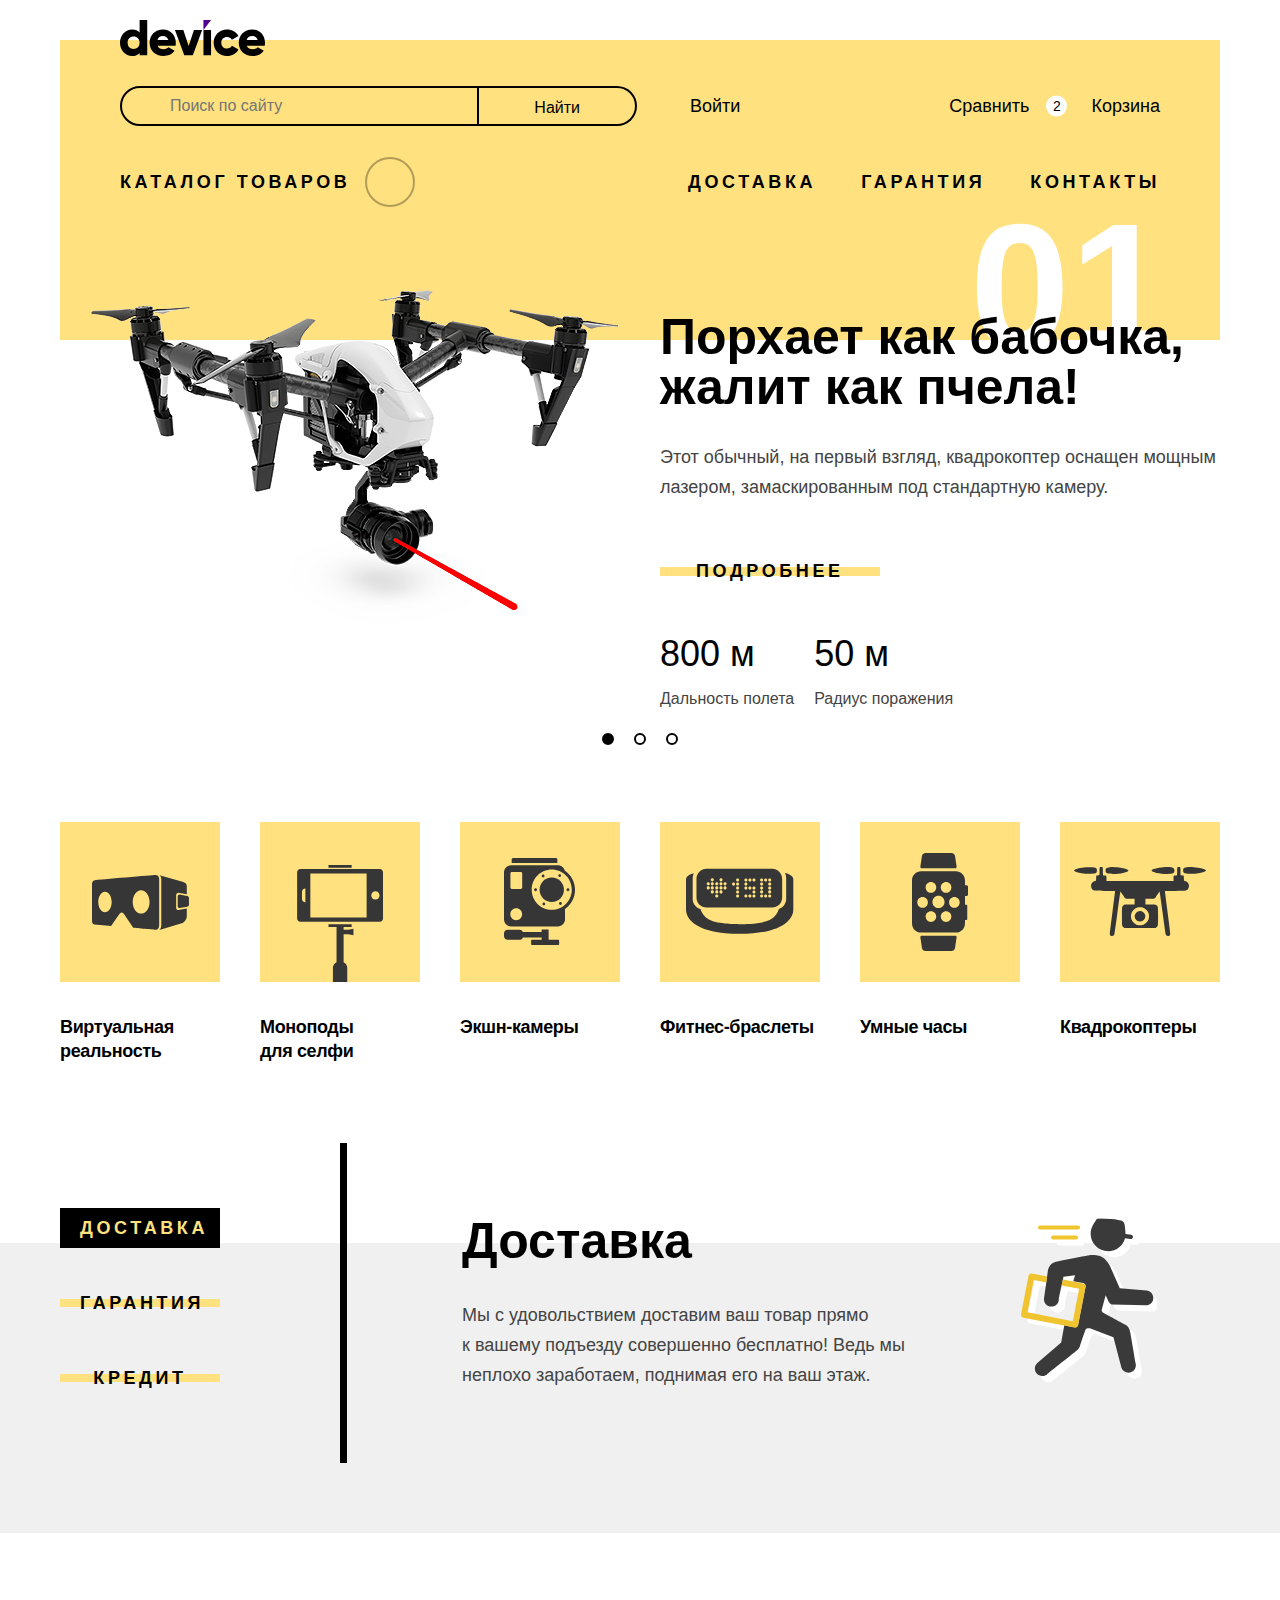
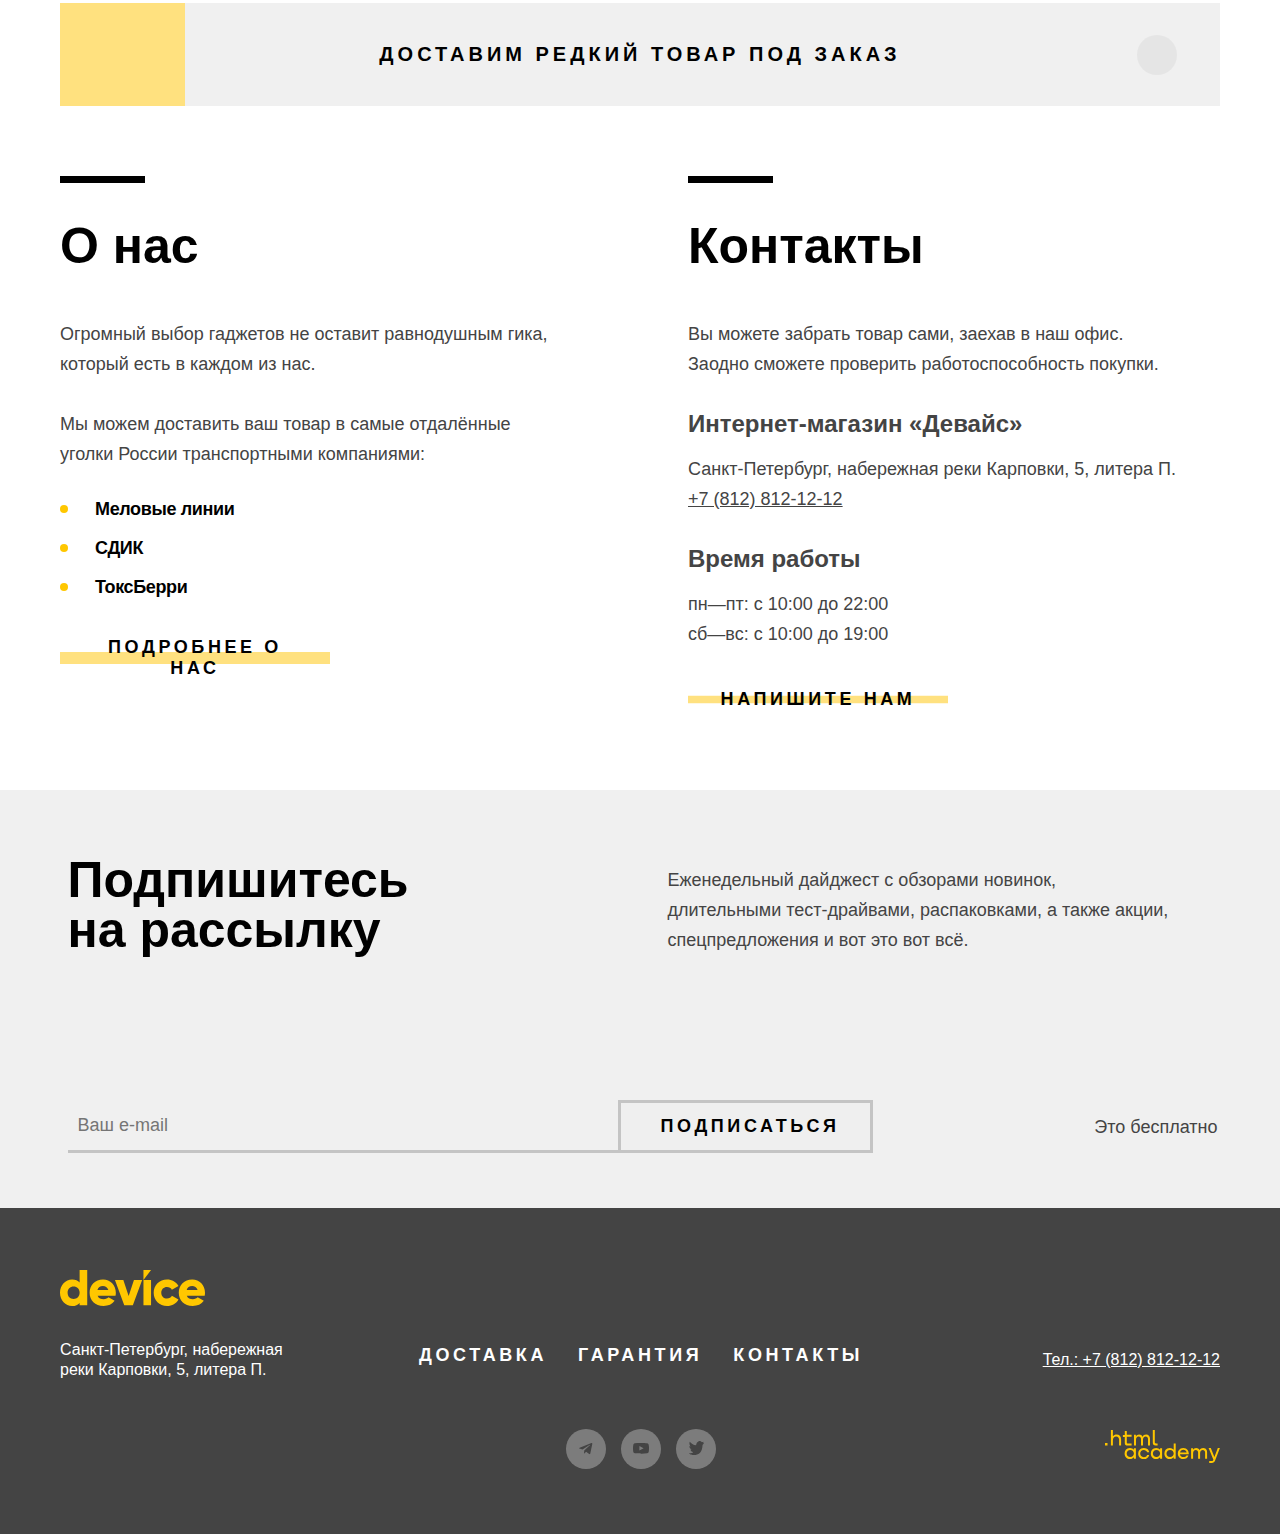
==== commit f8069bbc: "Доработки главной страницы" ====
--- a/index.html
+++ b/index.html
@@ -263,7 +263,8 @@
 
             <div class="about-service delivery-service">
               <h3 class="title services-title">Доставка</h3>
-              <p class="services-description">Мы с удовольствием доставим ваш товар прямо к вашему подъезду совершенно
+              <p class="services-description">Мы с удовольствием доставим ваш товар прямо<br>к вашему подъезду
+                совершенно
                 бесплатно! Ведь мы неплохо заработаем, поднимая его на ваш этаж.</p>
             </div>
           </div>
--- a/styles/styles.css
+++ b/styles/styles.css
@@ -564,7 +564,7 @@
 
 /* Услуги */
 .services {
-  margin-bottom: 67px;
+  margin-bottom: 70px;
   position: relative;
   min-height: 390px;
 }
@@ -588,8 +588,8 @@
 
 .services-list {
   list-style-type: none;
-  padding: 65px 130px 65px 0;
-  margin: 0 113px 0 0;
+  padding: 65px 127px 65px 0;
+  margin: 0 115px 0 0;
   position: relative;
 }
 
@@ -611,9 +611,14 @@
   border: none;
   background-color: transparent;
   box-sizing: border-box;
-  padding: 13px 20px;
+  padding: 9px 20px;
   width: 160px;
   min-height: 40px;
+}
+
+.services-link:hover {
+  color: #ffe17f;
+  background-color: #000000;
 }
 
 .services-link-current {
@@ -623,14 +628,13 @@
 
 .about-service {
   width: 450px;
-  padding-right: 246px;
-  align-self: center;
+  padding: 73px 245px 0 0;
 }
 
 .delivery-service {
   background-image: url("../images/delivery-man.svg");
   background-repeat: no-repeat;
-  background-position: right;
+  background-position: top 75px right;
 }
 
 .services-title {
@@ -641,7 +645,7 @@
 .services-description {
   padding: 0;
   margin: 0;
-  width: 453px
+  width: 455px
 }
 
 .delivery-button {
@@ -705,13 +709,13 @@
   width: 1160px;
   display: flex;
   margin: 0 auto;
-  margin-bottom: 88px;
-  padding-top: 47px;
+  margin-bottom: 70px;
+  padding-top: 45px;
   justify-content: space-between;
 }
 
 .about-us {
-  width: 520px;
+  width: 500px;
   display: flex;
   flex-direction: column;
   gap: 30px;
@@ -770,13 +774,13 @@
 
 .about-us-button {
   width: 270px;
-  padding: 13px 20px;
+  padding: 10px 20px;
   box-sizing: border-box;
 }
 
 .contact-us-button {
   width: 260px;
-  padding: 13px 20px;
+  padding: 10px 20px;
   box-sizing: border-box;
 }
 
@@ -849,7 +853,7 @@
 }
 
 .subscription-form {
-  margin-top: 140px;
+  margin-top: 145px;
   display: flex;
   flex-wrap: wrap;
   width: 1160px;
@@ -863,8 +867,8 @@
   background-color: transparent;
   border: none;
   border-bottom: 3px solid #c4c4c4;
-  padding: 11px 16px;
-  width: 557px;
+  padding: 10px 10px;
+  width: 550px;
   box-sizing: border-box;
 }
 
@@ -878,9 +882,9 @@
   text-decoration: none;
   color: #000000;
   border: 3px solid #c4c4c4;
-  padding: 18px 40px;
+  padding: 10px 40px;
   box-sizing: border-box;
-  width: 253px;
+  width: 255px;
   cursor: pointer;
 }
 
@@ -890,8 +894,22 @@
   border: 3px solid #000000;
 }
 
+.subscribe-button:active {
+  color: #444444;
+}
+
+.subscribe-button:focus {
+  outline: 2px solid #af4fff;
+  outline-offset: 2px;
+}
+
+.subscribe-button:disabled {
+  opacity: 0.3;
+}
+
 .free-note {
   margin-left: auto;
+  margin-right: 10px;
   padding-left: 32px;
   background-image: url("../images/tick-icon.svg");
   background-repeat: no-repeat;
@@ -968,6 +986,22 @@
   text-transform: uppercase;
   text-decoration: none;
   color: #ffffff;
+  position: relative;
+}
+
+.footer-menu-link:hover {
+  color: #ffc700;
+}
+
+.footer-menu-link:hover:after {
+  content: "";
+  position: absolute;
+  width: 100%;
+  height: 2px;
+  bottom: -4px;
+  left: 0;
+  background-color: #ffc700;
+  z-index: 1;
 }
 
 .footer-contacts-phone {
@@ -978,6 +1012,14 @@
   align-self: center;
 }
 
+.footer-contacts-phone:hover {
+  color: #ffc700;
+}
+
+.footer-contacts-phone:active {
+  opacity: 0.3;
+}
+
 .social-list {
   grid-column: 2/3;
   display: flex;
@@ -999,6 +1041,15 @@
   cursor: pointer;
 }
 
+.social-item:hover {
+  background-color: #ffc700;
+  opacity: 1;
+}
+
+.social-item:active {
+  opacity: 0.3;
+}
+
 .social-item:not(:last-child) {
   margin-right: 15px;
 }
@@ -1028,7 +1079,7 @@
 }
 
 .html-logo {
-  color: #ffe17f;
+  color: #ffc700;
 }
 
 .html-logo:hover {
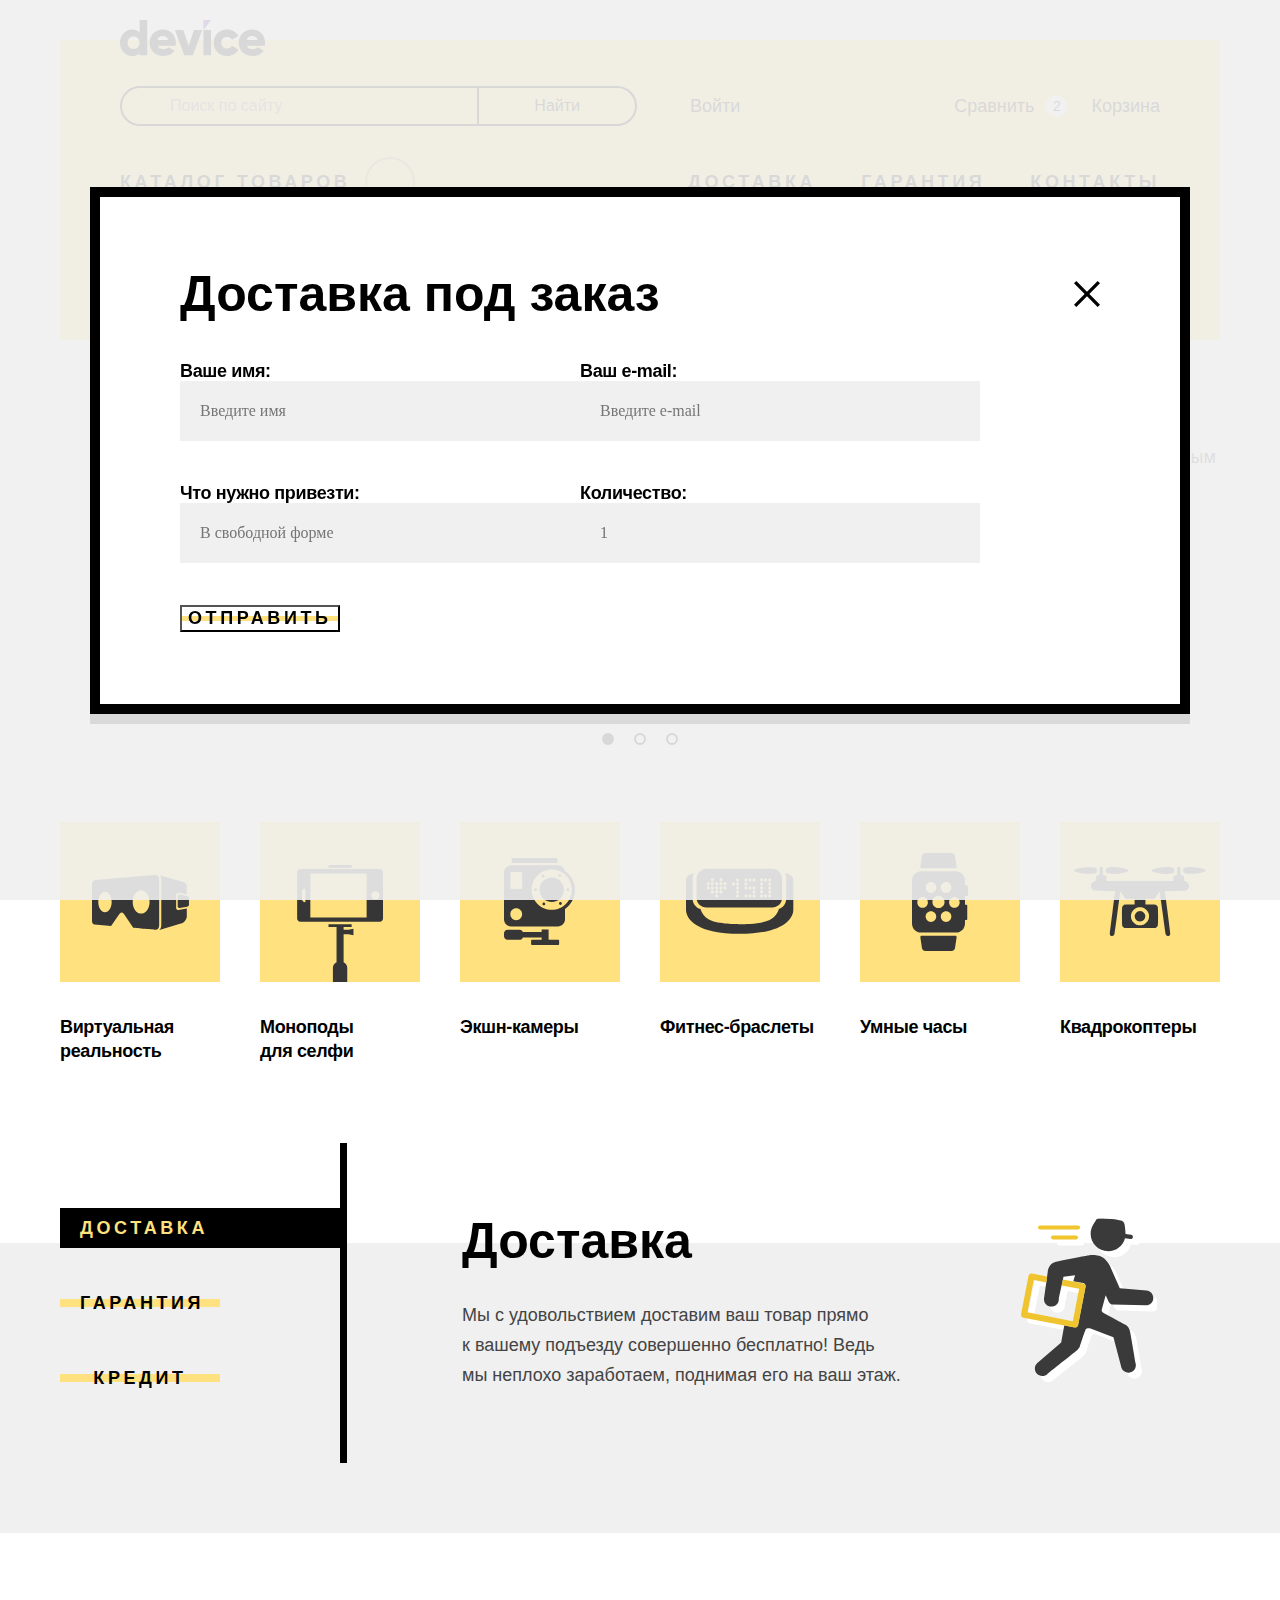
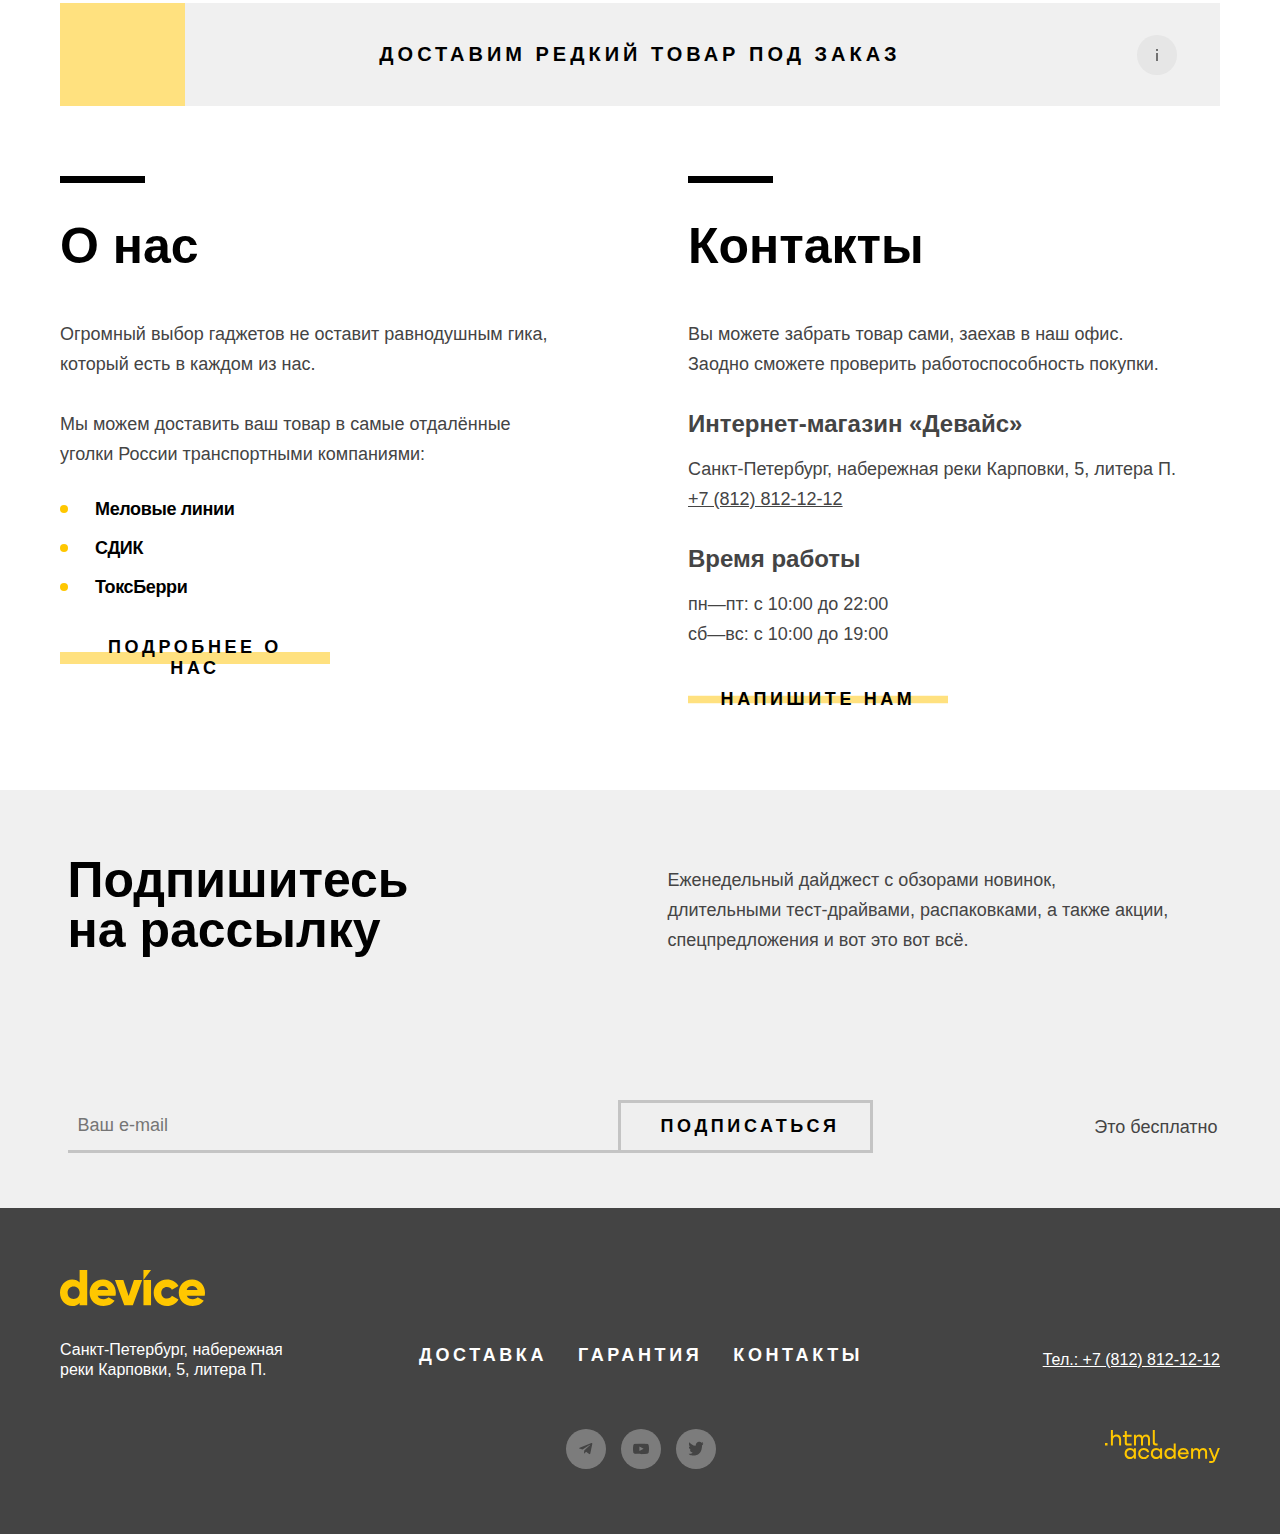
==== commit ecb81875: "модальное окно" ====
--- a/index.html
+++ b/index.html
@@ -25,11 +25,61 @@
           <a class="user-menu-link login-link" href="#">Войти</a>
 
           <div class="user-menu-wrapper">
-            <a class="user-menu-link compare-link" href="#">Сравнить</a>
-            <a class="user-menu-link cart-link" href="#">
-              <span class="cart-amount">2</span>
-              Корзина
-            </a>
+            <ul class="menu-right">
+              <li class="menu-right-item">
+                <a class="user-menu-link compare-link" href="#">Сравнить</a>
+              </li>
+
+              <li class="menu-right-item">
+                <a class="user-menu-link cart-link" href="#">
+                  <span class="cart-amount">2</span>
+                  Корзина
+                </a>
+                <div class="popover popover-cart">
+                  <div class="popover-content">
+                    <h2 class="popover-title visually-hidden">Корзина</h2>
+
+                    <ul class="cart-items-list">
+                      <li class="cart-item">
+                        <img class="cart-item-image" src="images/product-1.jpg" width="40" height="40" alt="">
+                        <p class="cart-item-title">Любительская<br>селфи-палка</p>
+                        <button class="cart-item-button" type="button">
+                          <svg xmlns="http://www.w3.org/2000/svg" width="10" height="11" fill="none"
+                            viewBox="0 0 10 11">
+                            <path fill="currentColor"
+                              d="m10 1.076-.91-.91L5 4.259.91.167 0 1.076l4.09 4.09L0 9.259l.91.909L5 6.076l4.09 4.09.91-.908-4.09-4.091L10 1.076Z" />
+                          </svg>
+                          <span class="visually-hidden">Удалить из корзины.</span>
+                        </button>
+                      </li>
+
+                      <li class="cart-item">
+                        <img class="cart-item-image" src="images/product-2.jpg" width="40" height="40" alt="">
+                        <p class="cart-item-title">Профессиональная<br>селфи-палка</p>
+                        <button class="cart-item-button" type="button">
+                          <svg xmlns="http://www.w3.org/2000/svg" width="10" height="11" fill="none"
+                            viewBox="0 0 10 11">
+                            <path fill="currentColor"
+                              d="m10 1.076-.91-.91L5 4.259.91.167 0 1.076l4.09 4.09L0 9.259l.91.909L5 6.076l4.09 4.09.91-.908-4.09-4.091L10 1.076Z" />
+                          </svg>
+                          <span class="visually-hidden">Удалить из корзины.</span>
+                        </button>
+                      </li>
+                    </ul>
+
+                    <div class="cart-info">
+                      <p class="cart-info-amount cart-info-description">Товаров: <span class="amount-value">2</span></p>
+                      <p class="cart-info-sum cart-info-description">Сумма: <span class="sum-value">2000 ₽</span></p>
+                    </div>
+
+                    <a href="#" class="cart-open-button">Открыть корзину</a>
+                  </div>
+                </div>
+              </li>
+            </ul>
+
+
+
           </div>
         </div>
 
@@ -41,37 +91,38 @@
                 <span class="visually-hidden">Раскрыть подменю.</span>
               </button>
 
-              <ul class="submenu hidden">
-                <li class="submenu-item">
-                  <a class="submenu-link" href="">Виртуальная реальность</a>
-                </li>
-
-                <li class="submenu-item">
-                  <a class="submenu-link" href="">Моноподы для селфи</a>
-                </li>
-
-                <li class="submenu-item">
-                  <a class="submenu-link" href="">Экшн-камеры</a>
-                </li>
-              </ul>
-
-              <ul class="submenu hidden">
-                <li class="submenu-item">
-                  <a class="submenu-link" href="">Фитнес-браслеты</a>
-                </li>
-
-                <li class="submenu-item">
-                  <a class="submenu-link" href="">Умные часы</a>
-                </li>
-              </ul>
-
-              <ul class="submenu hidden">
-                <li class="submenu-item">
-                  <a class="submenu-link" href="">Квадрокоптеры</a>
-                </li>
-              </ul>
-          </ul>
-          </li>
+              <div class="submenu-wrapper">
+                <ul class="submenu">
+                  <li class="submenu-item">
+                    <a class="submenu-link" href="">Виртуальная реальность</a>
+                  </li>
+
+                  <li class="submenu-item">
+                    <a class="submenu-link" href="">Моноподы для селфи</a>
+                  </li>
+
+                  <li class="submenu-item">
+                    <a class="submenu-link" href="">Экшн-камеры</a>
+                  </li>
+                </ul>
+
+                <ul class="submenu">
+                  <li class="submenu-item">
+                    <a class="submenu-link" href="">Фитнес-браслеты</a>
+                  </li>
+
+                  <li class="submenu-item">
+                    <a class="submenu-link" href="">Умные часы</a>
+                  </li>
+                </ul>
+
+                <ul class="submenu">
+                  <li class="submenu-item">
+                    <a class="submenu-link" href="">Квадрокоптеры</a>
+                  </li>
+                </ul>
+              </div>
+            </li>
           </ul>
 
           <ul class="right-navigation">
@@ -216,7 +267,7 @@
             <li class="categories-list-item">
               <a class="categories-link" href="">
                 <img class="categories-img" src="images/index-catalog-image-2.svg" width="160" height="160" alt="">
-                Моноподы<br>для селфи
+                Моноподы для&nbsp;селфи
               </a>
             </li>
             <li class="categories-list-item">
@@ -263,21 +314,45 @@
 
             <div class="about-service delivery-service">
               <h3 class="title services-title">Доставка</h3>
-              <p class="services-description">Мы с удовольствием доставим ваш товар прямо<br>к вашему подъезду
-                совершенно
-                бесплатно! Ведь мы неплохо заработаем, поднимая его на ваш этаж.</p>
+              <p class="services-description">Мы с удовольствием доставим ваш товар прямо к&nbsp;вашему подъезду
+                совершенно бесплатно! Ведь мы&nbsp;неплохо заработаем, поднимая его на ваш этаж.</p>
+            </div>
+
+            <div class="about-service guarantee-service hidden">
+              <h3 class="title services-title">Гарантия</h3>
+              <p class="services-description">Если из-за возгорания купленного у&nbsp;нас товара у вас сгорит дом — не
+                переживайте, мы выдадим вам новый. Товар, не дом, конечно же.</p>
+            </div>
+
+            <div class="about-service credit-service hidden">
+              <h3 class="title services-title">Кредит</h3>
+              <p class="services-description">Залезть в долговую яму стало проще! Кредитные консультанты подберут для
+                вас наиболее выгодные условия кредита. Выгодные для банка, разумеется.</p>
             </div>
           </div>
         </section>
 
-        <button class="delivery-button" type="button">Доставим редкий товар под заказ</button>
+        <button class="delivery-button" type="button">Доставим редкий товар под заказ
+          <span class="info-button">
+            <svg class="info-icon" xmlns="http://www.w3.org/2000/svg" width="2" height="12" fill="currentColor"
+              viewBox="0 0 2 12">
+              <g fill="#000" clip-path="url(#a)">
+                <path d="M2 0H0v2h2V0ZM2 4H0v8h2V4Z" />
+              </g>
+              <defs>
+                <clipPath id="a">
+                  <path fill="currentColor" d="M0 0h2v12H0z" />
+                </clipPath>
+              </defs>
+            </svg>
+          </span>
+        </button>
 
         <div class="about-us-wrapper">
           <section class="about-us">
             <h2 class="title about-us-title">О нас</h2>
             <p class="about-us-description">Огромный выбор гаджетов не оставит равнодушным гика, который есть в каждом
-              из
-              нас.</p>
+              из нас.</p>
             <p class="about-us-description">Мы можем доставить ваш товар в самые отдалённые уголки России транспортными
               компаниями:</p>
             <ul class="delivery-options">
@@ -346,19 +421,34 @@
         <a class="footer-contacts-phone" href="tel:+78128121212">Тел.: +7 (812) 812-12-12</a>
 
         <ul class="social-list">
-          <li class="social-item telegram-link">
+          <li class="social-item">
             <a class="social-link" href="https://t.me/htmlacademy" target="_blank">
+              <svg class="social-icon" xmlns="http://www.w3.org/2000/svg" width="14" height="12" fill="none"
+                viewBox="0 0 14 12">
+                <path fill="currentColor"
+                  d="M12.443.074.623 4.632c-.807.324-.802.774-.148.974l3.035.947 7.021-4.43c.332-.202.635-.093.386.128L5.228 7.385l-.209 3.129c.307 0 .442-.141.614-.307l1.474-1.433 3.066 2.264c.565.312.971.152 1.112-.523l2.013-9.485c.206-.826-.316-1.2-.855-.956Z" />
+              </svg>
               <span class="visually-hidden">Телеграм.</span>
             </a>
           </li>
-          <li class="social-item youtube-link">
+          <li class="social-item">
             <a class="social-link" href="https://www.youtube.com/user/htmlacademyru" target="_blank">
               <span class="visually-hidden">YouTube.</span>
+              <svg class="social-icon" xmlns="http://www.w3.org/2000/svg" width="16" height="11" fill="none"
+                viewBox="0 0 16 11">
+                <path fill="currentColor"
+                  d="M15.667 1.675a1.857 1.857 0 0 0-.51-.847 2.034 2.034 0 0 0-.893-.495c-1.252-.33-6.268-.33-6.268-.33a51.083 51.083 0 0 0-6.26.314 2.107 2.107 0 0 0-.892.506c-.246.238-.425.53-.518.851A19.393 19.393 0 0 0 0 5.337C-.008 6.564.101 7.79.326 8.999c.091.32.27.611.516.846.248.236.556.406.894.496 1.27.329 6.26.329 6.26.329 2.094.024 4.188-.08 6.268-.313.335-.087.642-.257.892-.495.244-.23.42-.524.51-.847.23-1.207.342-2.434.334-3.663a17.72 17.72 0 0 0-.333-3.678ZM6.402 7.619V3.055l4.173 2.282L6.402 7.62Z" />
+              </svg>
             </a>
           </li>
-          <li class="social-item twitter-link">
+          <li class="social-item">
             <a class="social-link" href="https://twitter.com/htmlacademy_ru" target="_blank">
               <span class="visually-hidden">Twitter.</span>
+              <svg class="social-icon" xmlns="http://www.w3.org/2000/svg" width="15" height="15" fill="none"
+                viewBox="0 0 15 15">
+                <path fill="currentColor"
+                  d="M9.7.155c1.5-.5 2.6.3 3.2 1.1.5-.2 1.1-.4 1.7-.6 0 .8-.5 1.4-.8 1.6.7.2 1.2-.4 1.2-.4-.1.9-.9 1.7-1.4 1.9-.2 6.3-2.8 10.4-8.9 10.3h-.4c-.3 0-3.7-.4-4.3-1.8 2 .2 3.4-.4 4.1-1.1-.8-.3-2.4-.4-2.6-2.8.3.2.5.3 1.1.2-1.1-.8-2.3-1.5-2.2-3.5.3.3.9.5 1.2.4-.6-.2-1.8-3.1-.8-4.6 1.6 1.7 3.3 3.4 6.3 3.5.2-2.1 1-3.5 2.6-4.2Z" />
+              </svg>
             </a>
           </li>
         </ul>
@@ -373,6 +463,45 @@
         </a>
       </div>
     </footer>
+
+    <div class="modal-container">
+      <div class="modal modal-delivery">
+        <button class="modal-close-button">
+          <span class="visually-hidden">Закрыть</span>
+        </button>
+
+        <section class="modal-content">
+          <h2 class="modal-title">Доставка под заказ</h2>
+          <form class="delivery-form" action="https://echo.htmlacademy.ru/" method="post">
+            <p class="field-group">
+              <label class="delivery-label" for="delivery-name">Ваше имя:</label>
+              <input class="delivery-form-field field" type="text" id="delivery-name" name="delivery-name"
+                placeholder="Введите имя">
+            </p>
+
+            <p class="field-group">
+              <label class="delivery-label" for="delivery-email">Ваш e-mail:</label>
+              <input class="delivery-form-field field" type="email" id="delivery-email" name="delivery-email"
+                placeholder="Введите e-mail">
+            </p>
+
+            <p class="field-group">
+              <label class="delivery-label" for="delivery-text">Что нужно привезти:</label>
+              <input class="delivery-form-field field" type="text" id="delivery-text" name="delivery-text"
+                placeholder="В свободной форме">
+            </p>
+
+            <p class="field-group">
+              <label class="delivery-label" for="delivery-amount">Количество:</label>
+              <input class="delivery-form-field field" type="number" id="delivery-amount" name="delivery-amount"
+                placeholder="1">
+            </p>
+
+            <button class="button delivery-form-button" type="submit">Отправить</button>
+          </form>
+        </section>
+      </div>
+    </div>
   </body>
 
 </html>
--- a/styles/styles.css
+++ b/styles/styles.css
@@ -96,7 +96,7 @@
   margin-top: 40px;
   width: 1160px;
   position: relative;
-  z-index: 1;
+  z-index: 2;
 }
 
 .header-wrapper {
@@ -152,8 +152,8 @@
 }
 
 .search-form-button {
-  height: 40px;
-  padding: 10px 55px;
+  min-height: 40px;
+  padding: 8px 55px;
   border: 2px solid #000000;
   border-left: 0;
   border-radius: 0 50px 50px 0;
@@ -179,6 +179,7 @@
 .user-menu-wrapper {
   margin-left: auto;
   max-width: 245px;
+  position: relative;
 }
 
 .user-menu-link {
@@ -186,14 +187,19 @@
   text-decoration: none;
 }
 
+.menu-right {
+  list-style-type: none;
+  padding: 0;
+  margin: 0;
+  display: flex;
+  flex-wrap: wrap;
+  gap: 12px;
+}
+
 .catalog-menu {
   padding: 0;
   margin: 0;
   list-style-type: none;
-}
-
-.user-menu-link:not(:last-child) {
-  margin-right: 12px;
 }
 
 .login-link {
@@ -337,6 +343,37 @@
 
 .menu-button:hover {
   opacity: 1;
+  background-image: url("../images/minus-icon.svg");
+}
+
+.submenu-wrapper {
+  display: none;
+  width: 1100px;
+  min-height: 140px;
+  color: #000000;
+  background-color: #ffe17f;
+  padding: 0 0 15px 60px;
+  margin: 15px 0 0 -60px;
+}
+
+.menu-button:hover ~ .submenu-wrapper {
+  display: flex;
+  flex-wrap: wrap;
+  position: absolute;
+  gap: 30px;
+}
+
+.catalog-link:focus-within .submenu-wrapper {
+  display: flex;
+  flex-wrap: wrap;
+  position: absolute;
+  gap: 30px;
+}
+
+.submenu {
+  list-style-type: none;
+  padding: 0;
+  margin: 0;
 }
 
 .submenu-link {
@@ -344,6 +381,28 @@
   font-size: 16px;
   line-height: 18px;
   text-decoration: none;
+}
+
+.submenu-link:hover {
+  opacity: 0.6;
+}
+
+.submenu-link:active {
+  opacity: 0.3;
+}
+
+.submenu-link:focus {
+  outline: 2px solid #af4fff;
+}
+
+.submenu-item {
+  position: relative;
+  width: max-content;
+  max-width: 222px;
+}
+
+.submenu-link-current {
+  border-bottom: 1px solid #000000;
 }
 
 .main-container {
@@ -588,9 +647,10 @@
 
 .services-list {
   list-style-type: none;
-  padding: 65px 127px 65px 0;
+  padding: 65px 0 65px 0;
   margin: 0 115px 0 0;
   position: relative;
+  width: 287px;
 }
 
 .services-list::after {
@@ -619,11 +679,16 @@
 .services-link:hover {
   color: #ffe17f;
   background-color: #000000;
+  width: 100%;
+  text-align: left;
+  padding-left: 50px;
 }
 
 .services-link-current {
   color: #ffe17f;
   background: #000000;
+  width: 100%;
+  text-align: left;
 }
 
 .about-service {
@@ -633,6 +698,18 @@
 
 .delivery-service {
   background-image: url("../images/delivery-man.svg");
+  background-repeat: no-repeat;
+  background-position: top 75px right;
+}
+
+.guarantee-service {
+  background-image: url("../images/guarantee-icon.svg");
+  background-repeat: no-repeat;
+  background-position: top 75px right;
+}
+
+.credit-service {
+  background-image: url("../images/credit-icon.svg");
   background-repeat: no-repeat;
   background-position: top 75px right;
 }
@@ -688,20 +765,27 @@
   opacity: 0.3;
 }
 
-.delivery-button::after {
-  content: "";
+.info-button {
   width: 40px;
   height: 40px;
   border-radius: 50%;
-  background-color: #dcdcdc;
-  background-image: url("../images/info-icon.svg");
-  background-repeat: no-repeat;
-  background-position: center;
+  background-color: rgba(220, 220, 220, 0.5);
   position: absolute;
   right: 43px;
   top: 50%;
   transform: translateY(-50%);
+}
+
+.info-icon {
+  position: absolute;
+  top: 50%;
+  left: 50%;
+  transform: translate(-50%, -50%);
   opacity: 0.5;
+}
+
+.delivery-button:hover .info-icon {
+  opacity: 1;
 }
 
 /* О нас и Контакты */
@@ -872,6 +956,15 @@
   box-sizing: border-box;
 }
 
+.email-field:hover {
+  background-color: #b3b3b3;
+}
+
+.email-field:focus {
+  outline: 2px solid #af4fff;
+  outline-offset: 2px;
+}
+
 .subscribe-button {
   font-family: "Raleway", sans-serif;
   font-size: 18px;
@@ -947,6 +1040,10 @@
 
 .footer-logo:active {
   opacity: 0.3;
+}
+
+.footer-logo-link:focus {
+  outline: 2px solid #af4fff;
 }
 
 .footer-contacts-address {
@@ -993,6 +1090,14 @@
   color: #ffc700;
 }
 
+.footer-menu-link:active {
+  opacity: 0.3;
+}
+
+.footer-menu-link:focus {
+  outline: 2px solid #af4fff;
+}
+
 .footer-menu-link:hover:after {
   content: "";
   position: absolute;
@@ -1020,6 +1125,10 @@
   opacity: 0.3;
 }
 
+.footer-contacts-phone:focus {
+  outline: 2px solid #af4fff;
+}
+
 .social-list {
   grid-column: 2/3;
   display: flex;
@@ -1046,30 +1155,31 @@
   opacity: 1;
 }
 
-.social-item:active {
-  opacity: 0.3;
+.social-item:active .social-link {
+  opacity: 0.3;
+}
+
+.social-link:focus {
+  outline: 2px solid #af4fff;
 }
 
 .social-item:not(:last-child) {
   margin-right: 15px;
 }
 
-.telegram-link {
-  background-image: url("../images/telegram-icon.svg");
-  background-repeat: no-repeat;
-  background-position: center;
-}
-
-.youtube-link {
-  background-image: url("../images/youtube-icon.svg");
-  background-repeat: no-repeat;
-  background-position: center;
-}
-
-.twitter-link {
-  background-image: url("../images/twitter-icon.svg");
-  background-repeat: no-repeat;
-  background-position: center;
+.social-link {
+  display: block;
+  min-width: 40px;
+  min-height: 40px;
+  position: relative;
+}
+
+.social-icon {
+  color: #444444;
+  position: absolute;
+  top: 50%;
+  left: 50%;
+  transform: translate(-50%, -50%);
 }
 
 .html-link {
@@ -1091,31 +1201,41 @@
   opacity: 0.3;
 }
 
+.html-link:focus {
+  outline: 1px solid #af4fff;
+}
+
 /* Каталог */
+.page-header {
+  margin-bottom: 35px;
+}
+
 .page-header-wrapper {
-  padding-bottom: 36px;
+  padding-bottom: 30px;
 }
 
 .inner-header {
-  margin: 0 auto;
-  width: 1160px;
-  padding: 34px 60px;
+  margin: 0 auto 30px;
+  width: 1040px;
 }
 
 .inner-header-title {
-  margin-bottom: 16px;
+  margin-bottom: 10px;
 }
 
 /* Хлебные крошки */
 .breadcrumbs {
   display: flex;
+  flex-wrap: wrap;
   list-style-type: none;
   padding: 0;
   margin: 0;
 }
 
 .breadcrumbs-item:not(:last-child) {
-  padding-right: 36px;
+  padding-right: 20px;
+  margin-right: 16px;
+  background: url("../images/breadcrumb-arrow.svg") no-repeat right;
 }
 
 .breadcrumbs-link {
@@ -1123,6 +1243,18 @@
   line-height: 20px;
   color: #000000;
   text-decoration: none;
+}
+
+.breadcrumbs-link:hover {
+  opacity: 0.6;
+}
+
+.breadcrumbs-link:active {
+  opacity: 0.3;
+}
+
+.breadcrumbs-link:focus {
+  outline: 2px solid #af4fff;
 }
 
 /* Фильтры */
@@ -1134,10 +1266,105 @@
   letter-spacing: 0.2em;
   text-transform: uppercase;
   color: #000000;
+  margin: 0 0 70px 0;
+  padding: 0;
 }
 
 .filter {
-  width: 320px;
+  width: 200px;
+  padding: 0 60px;
+  margin-top: 25px;
+}
+
+/* Range */
+.range {
+  margin: 0 0 15px 0;
+}
+
+.range-scale {
+  position: relative;
+  height: 2px;
+  margin-bottom: 8px;
+  background-color: #dcdcdc;
+}
+
+.range-bar {
+  position: absolute;
+  height: 2px;
+  background-color: #000000;
+}
+
+.range-toggle {
+  position: absolute;
+  width: 18px;
+  height: 18px;
+  background: #ebebeb;
+  border: 2px solid #000000;
+  border-radius: 50%;
+  cursor: pointer;
+}
+
+.range-toggle:hover {
+  border-color: #999999;
+}
+
+.range-toggle:active {
+  background-color: #000000;
+  border-color: #000000;
+}
+
+.toggle-min {
+  top: -8px;
+  left: -8px;
+}
+
+.toggle-max {
+  top: -8px;
+  right: -8px;
+}
+
+.range-wrapper-inputs {
+  display: flex;
+  position: relative;
+  left: -12px;
+}
+
+.catalog-filter-label {
+  display: flex;
+  font-family: inherit;
+  font-weight: 400;
+  font-size: 14px;
+  line-height: 20px;
+  color: rgba(0, 0, 0, 0.5);
+}
+
+.range-input {
+  width: 80px;
+  padding: 0 0 0 3px;
+  font-family: inherit;
+  font-size: 14px;
+  font-weight: 400;
+  line-height: 20px;
+  color: rgba(0, 0, 0, 0.5);
+  background-color: transparent;
+  border: none;
+  text-align: left;
+  -webkit-appearance: textfield;
+  appearance: textfield;
+}
+
+.range-input::-webkit-outer-spin-button,
+.range-input::-webkit-inner-spin-button {
+  -webkit-appearance: none;
+  appearance: none;
+  margin: 0;
+}
+
+.catalog-filter-group {
+  border: none;
+  padding: 0;
+  margin: 0;
+  margin-bottom: 35px;
 }
 
 .catalog-filter-title {
@@ -1145,23 +1372,174 @@
   font-size: 18px;
   line-height: 20px;
   letter-spacing: -0.02em;
-  color: #000000;
-}
-
+  padding: 0;
+  margin: 0 0 30px 0;
+  color: #000000;
+  position: relative;
+}
+
+.catalog-filter-title::before {
+  content: "";
+  height: 2px;
+  width: 200px;
+  background-color: #000000;
+  top: -12px;
+  position: absolute;
+}
+
+.color-title {
+  margin-bottom: 15px;
+}
+
+.catalog-filter-list {
+  list-style-type: none;
+  padding: 0;
+  margin: 0;
+}
+
+/* Control */
 .control {
+  position: relative;
+  display: block;
+  padding-left: 36px;
+  cursor: pointer;
+}
+
+/* Mark */
+.control-mark {
+  position: absolute;
+  top: 5px;
+  left: 0;
+  width: 16px;
+  height: 16px;
+  border: 2px solid #cccccc;
+  border-radius: 3px;
+}
+
+.control:hover {
+  opacity: 0.6;
+}
+
+.control:active {
+  opacity: 0.3;
+}
+
+.control-input:disabled {
+  opacity: 0.1;
+}
+
+.control-input[type="checkbox"]:checked + .control-mark {
+  border-color: #000000;
+}
+
+.control-input[type="checkbox"]:checked + .control-mark::before {
+  position: absolute;
+  top: 3px;
+  left: 3px;
+  width: 10px;
+  height: 10px;
+  background: url("../images/checkbox-tick.svg") no-repeat center;
+  content: "";
+}
+
+/* Radio */
+.control-input[type="radio"] + .control-mark {
+  border-radius: 50%;
+}
+
+.control-input[type="radio"]:checked + .control-mark::before {
+  position: absolute;
+  top: 4px;
+  left: 4px;
+  width: 8px;
+  height: 8px;
+  background-color: #000000;
+  border-radius: 50%;
+  content: "";
+}
+
+.control-input[type="radio"]:checked + .control-mark {
+  border-color: #000000;
+}
+
+.control-label {
+  font-family: inherit;
+  font-weight: 400;
   font-size: 16px;
   line-height: 20px;
   color: #000000;
 }
 
+.catalog-filter-item:not(:last-child) {
+  margin-bottom: 7px;
+}
+
 .catalog-right-column {
   width: 840px;
+}
+
+.filter-button {
+  border: none;
+  width: 220px;
+  min-height: 40px;
 }
 
 /* Сортировка */
 .sort-container {
   width: 840px;
   display: flex;
+  flex-wrap: wrap;
+  justify-content: space-between;
+  padding: 20px 40px;
+  box-sizing: border-box;
+  align-items: center;
+}
+
+.sort-title {
+  margin: 0;
+}
+
+.select-control {
+  border: none;
+  background-color: transparent;
+  font-family: "Rubik", sans-serif;
+  font-size: 18px;
+  font-weight: 400;
+  line-height: 30px;
+  color: #000000;
+  cursor: pointer;
+}
+
+.button-sort-container {
+  width: 60px;
+  display: flex;
+  flex-wrap: wrap;
+}
+
+.button-sort {
+  width: 30px;
+  height: 30px;
+  background: url("../images/sort-icon.svg") no-repeat center;
+  cursor: pointer;
+  border: none;
+  background-color: transparent;
+  opacity: 0.2;
+}
+
+.button-sort:hover {
+  opacity: 0.5;
+}
+
+.button-sort:active {
+  opacity: 1;
+}
+
+.button-sort:focus {
+  outline: 2px solid #af4fff;
+}
+
+.sort-down {
+  transform: rotate(180deg);
 }
 
 /* Товары */
@@ -1193,6 +1571,17 @@
 
 .product-card-link {
   text-decoration: none;
+}
+
+.product-card-image {
+  display: block;
+  margin-bottom: 32px;
+}
+
+.product-info {
+  display: flex;
+  flex-wrap: wrap;
+  justify-content: space-between;
 }
 
 .product-card-title {
@@ -1201,11 +1590,17 @@
   line-height: 20px;
   letter-spacing: -0.02em;
   color: #000000;
+  max-width: 225px;
+  margin: 0;
+  padding: 0;
+  display: block;
 }
 
 .product-card-price {
   font-weight: 400;
   line-height: 21px;
+  max-width: 100px;
+  color: #444444;
 }
 
 .button-show-more {
@@ -1223,7 +1618,31 @@
   margin-bottom: 44px;
 }
 
+.button-show-more:hover {
+  border-color: #000000;
+}
+
+.button-show-more:active {
+  opacity: 0.3;
+}
+
+.button-show-more:focus {
+  outline: 2px solid #af4fff;
+  outline-offset: 2px;
+}
+
+.button-show-more:disabled {
+  opacity: 0.3;
+  cursor: default;
+}
+
 /* Пагинация */
+.pagination-wrapper {
+  display: flex;
+  justify-content: space-between;
+  background-color: #ebebeb;
+}
+
 .pagination {
   color: #000000;
   background-color: #ebebeb;
@@ -1231,13 +1650,8 @@
   display: flex;
   flex-wrap: wrap;
   align-items: center;
-  padding: 25px;
-  margin: 0;
-}
-
-.pagination-item {
-  min-width: 40px;
-  text-align: center;
+  padding: 0 25px;
+  margin: 0;
 }
 
 .pagination-link {
@@ -1247,38 +1661,296 @@
   color: #444444;
   opacity: 0.3;
   text-decoration: none;
+  box-sizing: border-box;
+  width: 40px;
+  height: 40px;
+  padding: 10px 15px;
+  display: block;
+}
+
+.pagination-link:hover {
+  opacity: 1;
+}
+
+.pagination-link:active {
+  opacity: 0.1;
+}
+
+.pagination-link:focus {
+  outline: 2px solid #af4fff;
 }
 
 .pagination-current {
   opacity: 0.6;
 }
 
-.pagination-prev {
-  margin-right: auto;
-}
-
-.pagination-next {
-  margin-left: auto;
-}
-
-.pagination-prev-link,
-.pagination-next-link {
+.pagination-button {
   font-family: "Raleway", sans-serif;
   font-weight: 800;
   font-size: 18px;
   line-height: 21px;
+  padding: 25px;
   display: flex;
   align-items: center;
   letter-spacing: 0.2em;
   text-transform: uppercase;
   color: #000000;
   opacity: 1;
+  text-decoration: none;
+}
+
+.pagination-button:hover {
+  background-color: #dcdcdc;
+}
+
+.pagination-button:active {
+  opacity: 0.3;
+}
+
+.pagination-button:focus {
+  outline: 2px solid #af4fff;
 }
 
 .pagination-disabled {
   opacity: 0.3;
+}
+
+/* Поповер */
+.popover {
+  display: none;
+  position: absolute;
+  top: 40px;
+  right: -80px;
+  z-index: 1;
+  box-sizing: border-box;
+  width: 320px;
+  font-family: "Rubik", sans-serif;
+  color: #ffffff;
+  background-color: #000000;
+  min-height: 218px;
+}
+
+.popover::before {
+  content: "";
+  background: url("../images/tooltip-arrow.svg") no-repeat center;
+  width: 14px;
+  height: 6px;
+  position: absolute;
+  bottom: 100%;
+  left: 0;
+  right: 0;
+  margin-left: auto;
+  margin-right: auto;
+}
+
+.cart-link:hover ~ .popover,
+.cart-link:focus ~ .popover {
+  display: block;
+}
+
+.popover-content {
+  height: 100%;
+}
+
+.cart-items-list {
+  list-style-type: none;
+  padding: 0;
+  margin: 0;
+}
+
+.cart-item {
+  display: flex;
+  align-items: center;
+  padding: 20px;
+  position: relative;
+}
+
+.cart-item:not(:last-child) {
+  border-bottom: 1px solid #1a1a1a;
+}
+
+.cart-item-image {
+  margin-right: 23px;
+}
+
+.cart-item-title {
+  font-family: "Rubik", sans-serif;
+  font-weight: 400;
+  font-size: 16px;
+  line-height: 20px;
+  padding: 0;
+  margin: 0;
+  cursor: pointer;
+}
+
+.cart-item-title:hover {
+  opacity: 0.6;
+}
+
+.cart-item-title:active {
+  opacity: 0.3;
+}
+
+.cart-item-title:focus {
+  outline: 2px solid #af4fff;
+}
+
+.cart-info {
+  display: flex;
+  flex-wrap: wrap;
+  justify-content: space-between;
+  padding: 0 20px;
+  font-weight: 400;
+  font-size: 16px;
+  line-height: 20px;
+  background-color: #1a1a1a;
+}
+
+.cart-info-description {
+  font-family: "Rubik", sans-serif;
+  font-style: normal;
+  font-weight: 400;
+  font-size: 16px;
+  line-height: 20px;
+  color: #ffffff;
+}
+
+.cart-item-button {
+  position: absolute;
+  right: 20px;
+  top: 20px;
+  background: none;
+  border: none;
+  cursor: pointer;
+  color: #ffffff;
+}
+
+.cart-item-button:hover {
+  opacity: 0.6;
+}
+
+.cart-item-button:active {
+  opacity: 0.3;
+}
+
+.cart-item-button:focus {
+  outline: 2px solid #af4fff;
+}
+
+.cart-open-button {
+  width: 280px;
+  min-height: 50px;
+  box-sizing: border-box;
+  padding: 14px 20px;
+  margin: 20px;
+  display: block;
+  text-decoration: none;
+  font-family: "Raleway", sans-serif;
+  font-weight: 800;
+  font-size: 18px;
+  line-height: 21px;
+  letter-spacing: 0.2em;
+  text-transform: uppercase;
+  color: #000000;
+  background-color: #ffffff;
+}
+
+.cart-open-button:hover {
+  background-color: #ffe17f;
+}
+
+.cart-open-button:active {
+  color: rgba(0, 0, 0, 0.3);
+}
+
+.cart-open-button:focus {
+  outline: 2px solid #af4fff;
+  outline-offset: 2px;
 }
 
 .hidden {
   display: none;
 }
+
+/* Модальное окно */
+.modal-container {
+  position: fixed;
+  top: 0;
+  left: 0;
+  display: flex;
+  width: 100%;
+  height: 100%;
+  background-color: rgba(240, 240, 240, 0.9);
+  z-index: 3;
+}
+
+.modal {
+  position: relative;
+  margin: auto;
+  padding: 72px 80px;
+  background-color: #ffffff;
+  border: 10px solid #000000;
+  box-shadow: 0 10px 0 rgba(0, 0, 0, 0.1);
+}
+
+.modal-delivery {
+  width: 920px;
+}
+
+.modal-close-button {
+  position: absolute;
+  padding: 0;
+  top: 84px;
+  right: 80px;
+  width: 26px;
+  height: 26px;
+  background-color: #ffffff;
+  border: none;
+  background-image: url("../images/close-icon.svg");
+  background-repeat: no-repeat;
+  background-position: center;
+  cursor: pointer;
+}
+
+.modal-title {
+  margin: 0 0 42px 0;
+  font-family: "Raleway", sans-serif;
+  font-size: 50px;
+  line-height: 50px;
+  font-weight: 800;
+  color: #000000;
+}
+
+.delivery-form {
+  display: flex;
+  flex-wrap: wrap;
+}
+
+.delivery-form .field-group {
+  margin: 0;
+  margin-bottom: 42px;
+  display: flex;
+  flex-wrap: wrap;
+  flex-direction: column;
+}
+
+.delivery-label {
+  font-family: "Rubik", sans-serif;
+  font-weight: 700;
+  font-size: 18px;
+  line-height: 20px;
+  letter-spacing: -0.02em;
+  color: #000000;
+}
+
+.delivery-form-field {
+  width: 360px;
+  padding: 20px;
+  font-family: "Rubik";
+  font-weight: 400;
+  font-size: 16px;
+  line-height: 20px;
+  color: #000000;
+  background-color: #f0f0f0;
+  border: none;
+}
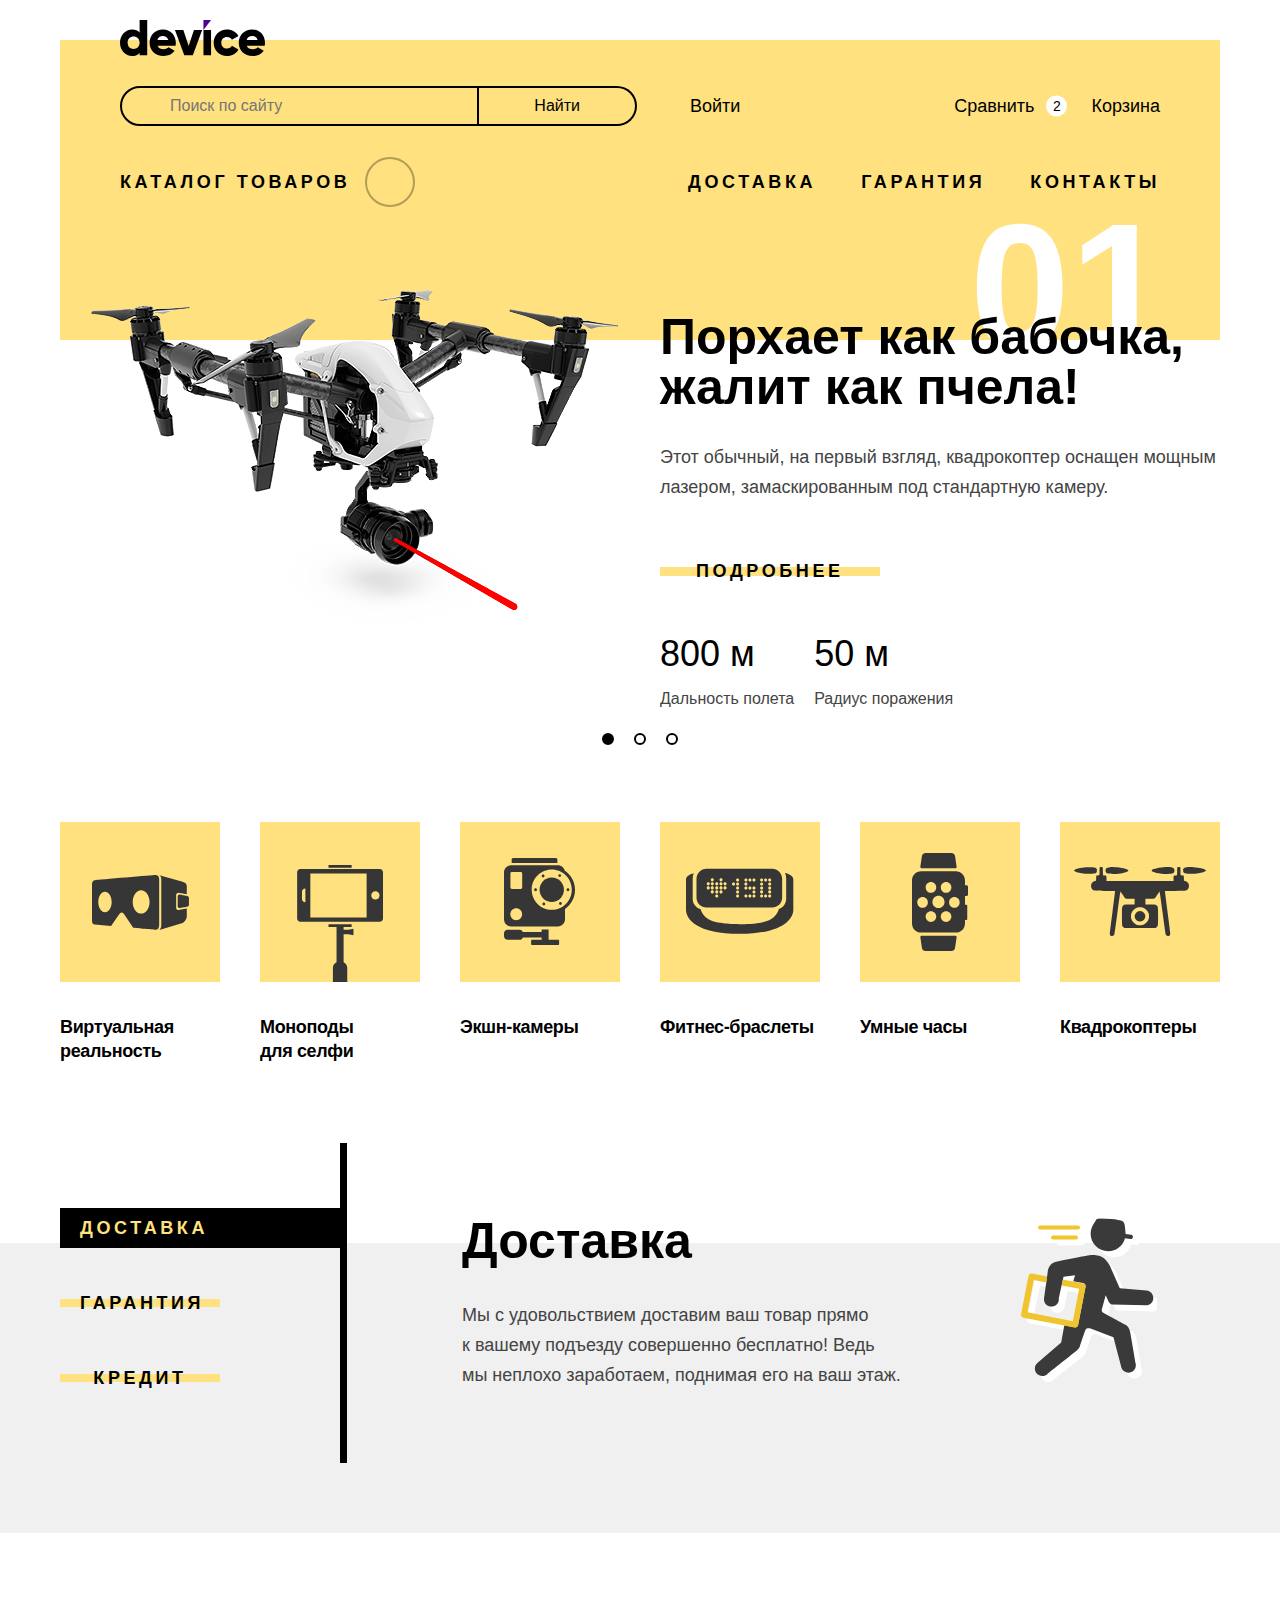
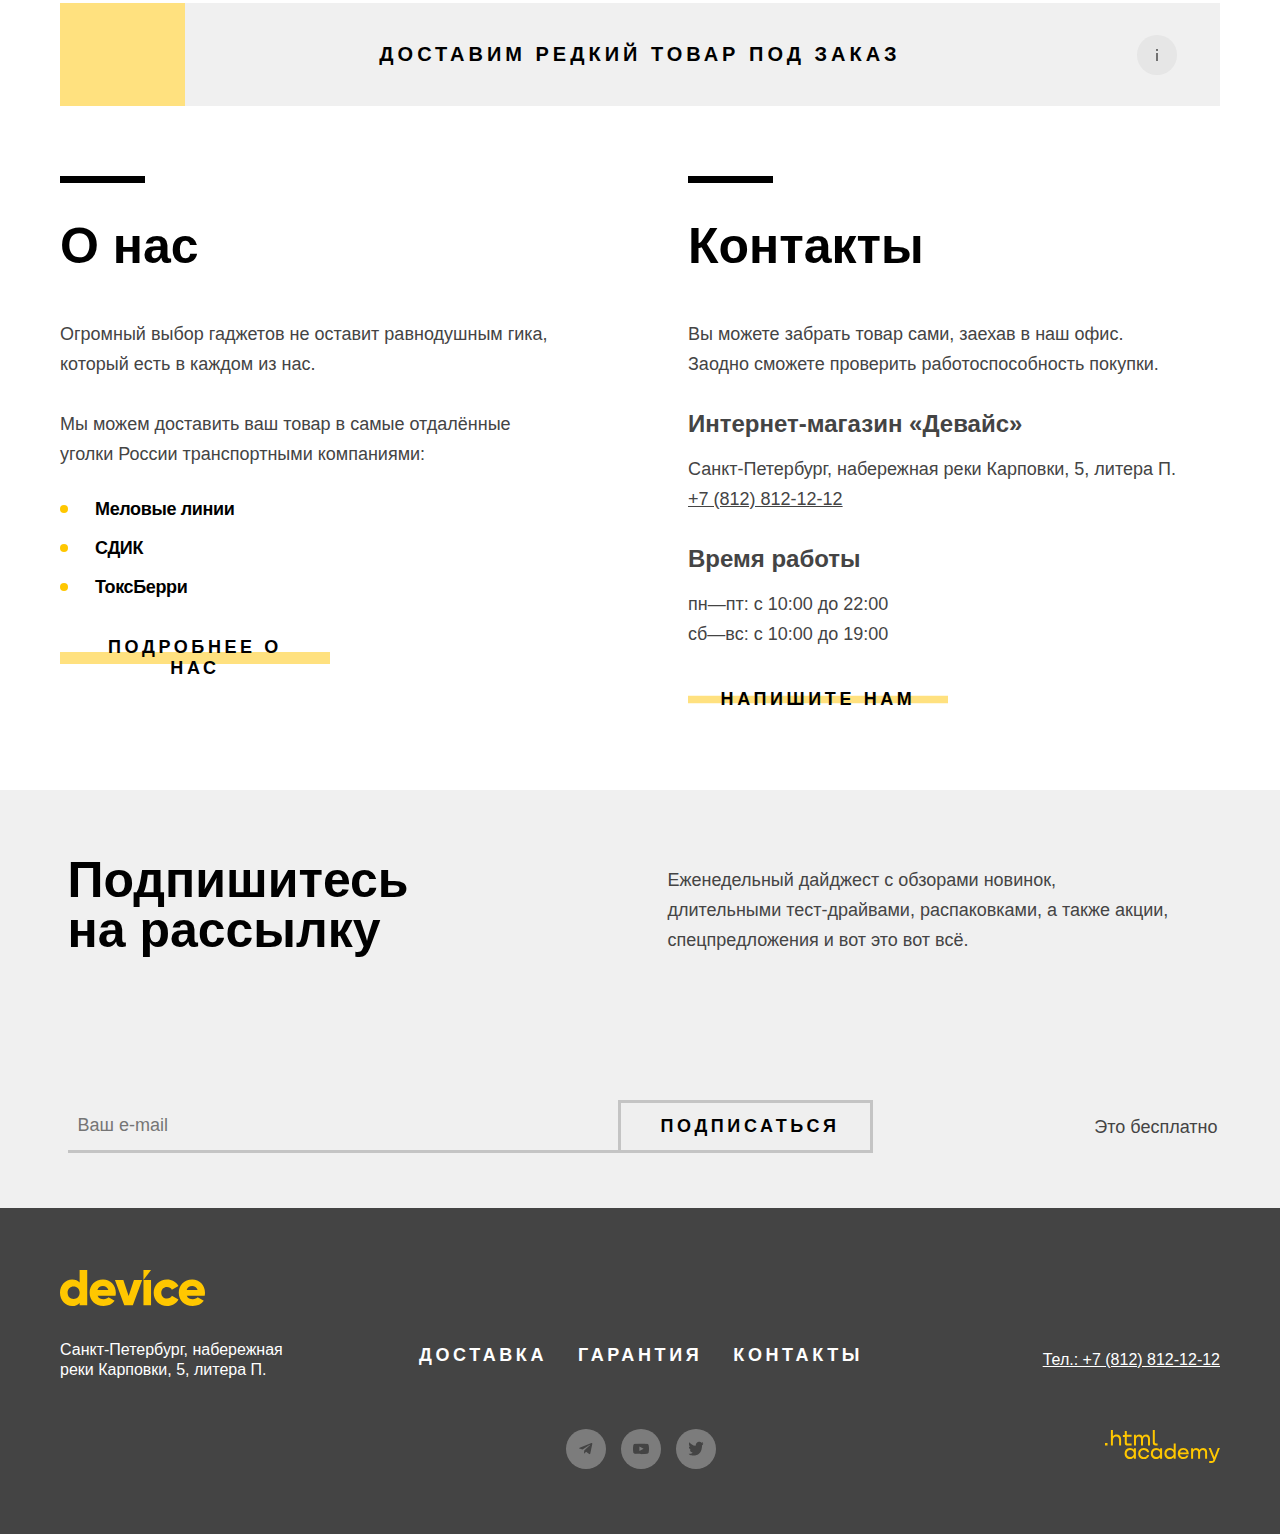
==== commit 8422c06d: "доработки" ====
--- a/index.html
+++ b/index.html
@@ -77,9 +77,6 @@
                 </div>
               </li>
             </ul>
-
-
-
           </div>
         </div>
 
@@ -464,7 +461,7 @@
       </div>
     </footer>
 
-    <div class="modal-container">
+    <div class="modal-container modal-close">
       <div class="modal modal-delivery">
         <button class="modal-close-button">
           <span class="visually-hidden">Закрыть</span>
@@ -473,29 +470,62 @@
         <section class="modal-content">
           <h2 class="modal-title">Доставка под заказ</h2>
           <form class="delivery-form" action="https://echo.htmlacademy.ru/" method="post">
-            <p class="field-group">
+            <div class="field-group">
               <label class="delivery-label" for="delivery-name">Ваше имя:</label>
               <input class="delivery-form-field field" type="text" id="delivery-name" name="delivery-name"
                 placeholder="Введите имя">
-            </p>
-
-            <p class="field-group">
+            </div>
+
+            <div class="field-group">
               <label class="delivery-label" for="delivery-email">Ваш e-mail:</label>
               <input class="delivery-form-field field" type="email" id="delivery-email" name="delivery-email"
-                placeholder="Введите e-mail">
-            </p>
-
-            <p class="field-group">
+                placeholder="Введите e-mail" value="почта" required>
+              <span class="error-text">Забавный у вас адрес</span>
+            </div>
+
+            <div class="field-group">
               <label class="delivery-label" for="delivery-text">Что нужно привезти:</label>
-              <input class="delivery-form-field field" type="text" id="delivery-text" name="delivery-text"
-                placeholder="В свободной форме">
-            </p>
-
-            <p class="field-group">
-              <label class="delivery-label" for="delivery-amount">Количество:</label>
-              <input class="delivery-form-field field" type="number" id="delivery-amount" name="delivery-amount"
-                placeholder="1">
-            </p>
+              <input class="delivery-form-field field delivery-text-field" type="text" id="delivery-text"
+                name="delivery-text" placeholder="В свободной форме">
+            </div>
+
+            <div class="field-group">
+              <span class="delivery-label">
+                <label class="delivery-label" for="delivery-amount">Количество:</label>
+
+                <span class="tooltip">
+                  <button class="tooltip-toggle" type="button" aria-labelledby="tooltip-label-date">
+                    <svg class="tooltip-icon" xmlns="http://www.w3.org/2000/svg" width="26" height="26" fill="none"
+                      viewBox="0 0 26 26">
+                      <circle cx="13" cy="13" r="13" fill="#FFE17F" />
+                      <path fill="#000" d="M14 7h-2v2h2V7ZM14 11h-2v8h2v-8Z" />
+                    </svg>
+                  </button>
+                  <span class="tooltip-text" role="tooltip" id="tooltip-label-date">Постараемся найти, сколько нужно.
+                    Привезём сколько получится по требованиям
+                    к&nbsp;провозу багажа.</span>
+                </span>
+
+              </span>
+              <div class="amount-field-wrapper">
+                <button class="amount-field-button minus-button" type="button">
+                  <span class="visually-hidden">Кнопка минус.</span>
+                  <svg class="minus-icon" xmlns="http://www.w3.org/2000/svg" width="16" height="3" fill="currentColor"
+                    viewBox="0 0 16 3">
+                    <path fill="currentColor" d="M16 .787H0v2h16v-2Z" />
+                  </svg>
+                </button>
+                <input class="delivery-form-field field delivery-amount-field" type="number" id="delivery-amount"
+                  name="delivery-amount" placeholder="1" value="1">
+                <button class="amount-field-button plus-button" type="button">
+                  <span class="visually-hidden">Кнопка плюс.</span>
+                  <svg class="plus-icon" xmlns="http://www.w3.org/2000/svg" width="16" height="17" fill="currentColor"
+                    viewBox="0 0 16 17">
+                    <path fill="currentColor" d="M16 7.787H9v-7H7v7H0v2h7v7h2v-7h7v-2Z" />
+                  </svg>
+                </button>
+              </div>
+            </div>
 
             <button class="button delivery-form-button" type="submit">Отправить</button>
           </form>
--- a/styles/styles.css
+++ b/styles/styles.css
@@ -204,6 +204,7 @@
 
 .login-link {
   padding-left: 28px;
+  margin-right: 28px;
   background-image: url("../images/login-icon.svg");
   background-repeat: no-repeat;
   background-position: 2px center;
@@ -1508,6 +1509,10 @@
   line-height: 30px;
   color: #000000;
   cursor: pointer;
+  background-image: url("../images/select-arrow.svg");
+  background-repeat: no-repeat;
+  background-position: right 16px center;
+  appearance: none;
 }
 
 .button-sort-container {
@@ -1569,6 +1574,14 @@
   margin-bottom: 44px;
 }
 
+.product-card {
+  position: relative;
+}
+
+.product-card:hover {
+  opacity: 0.6;
+}
+
 .product-card-link {
   text-decoration: none;
 }
@@ -1601,6 +1614,25 @@
   line-height: 21px;
   max-width: 100px;
   color: #444444;
+}
+
+.product-card-button {
+  position: absolute;
+  top: 180px;
+  left: 50%;
+  transform: translateX(-50%);
+  width: 220px;
+  padding: 15px;
+  box-sizing: border-box;
+  display: none;
+}
+
+.product-card:hover .product-card-button {
+  display: block;
+}
+
+.product-card-button:hover {
+  background: linear-gradient(180deg, rgba(2, 0, 36, 0) 40%, rgba(255, 199, 0, 1) 41%, rgba(255, 199, 0, 1) 59%, rgba(156, 191, 155, 0) 60%);
 }
 
 .button-show-more {
@@ -1887,10 +1919,11 @@
 .modal {
   position: relative;
   margin: auto;
-  padding: 72px 80px;
+  padding: 62px 70px;
   background-color: #ffffff;
   border: 10px solid #000000;
   box-shadow: 0 10px 0 rgba(0, 0, 0, 0.1);
+  box-sizing: border-box;
 }
 
 .modal-delivery {
@@ -1900,8 +1933,8 @@
 .modal-close-button {
   position: absolute;
   padding: 0;
-  top: 84px;
-  right: 80px;
+  top: 75px;
+  right: 70px;
   width: 26px;
   height: 26px;
   background-color: #ffffff;
@@ -1912,6 +1945,19 @@
   cursor: pointer;
 }
 
+.modal-close-button:hover {
+  opacity: 0.6;
+}
+
+.modal-close-button:active {
+  opacity: 0.3;
+}
+
+.modal-close-button:focus {
+  outline: 2px solid #af4fff;
+  outline-offset: 2px;
+}
+
 .modal-title {
   margin: 0 0 42px 0;
   font-family: "Raleway", sans-serif;
@@ -1924,11 +1970,12 @@
 .delivery-form {
   display: flex;
   flex-wrap: wrap;
+  gap: 40px;
 }
 
 .delivery-form .field-group {
   margin: 0;
-  margin-bottom: 42px;
+  margin-bottom: 2px;
   display: flex;
   flex-wrap: wrap;
   flex-direction: column;
@@ -1941,6 +1988,7 @@
   line-height: 20px;
   letter-spacing: -0.02em;
   color: #000000;
+  margin-bottom: 14px;
 }
 
 .delivery-form-field {
@@ -1953,4 +2001,130 @@
   color: #000000;
   background-color: #f0f0f0;
   border: none;
-}
+  box-sizing: border-box;
+}
+
+.delivery-form-field:hover {
+  background-color: #dcdcdc;
+}
+
+.delivery-form-field:focus {
+  outline: 2px solid #af4fff;
+  outline-offset: 2px;
+}
+
+.delivery-form-field:invalid {
+  border: 2px solid #ff3d3d;
+}
+
+.error-text {
+  font-family: "Rubik";
+  font-weight: 400;
+  font-size: 14px;
+  line-height: 20px;
+  color: #ff3d3d;
+}
+
+.delivery-text-field {
+  width: 540px;
+}
+
+.amount-field-wrapper {
+  display: flex;
+}
+
+.delivery-amount-field {
+  width: 60px;
+  text-align: center;
+  -webkit-appearance: textfield;
+  appearance: textfield;
+}
+
+.delivery-amount-field::-webkit-outer-spin-button,
+.delivery-amount-field::-webkit-inner-spin-button {
+  -webkit-appearance: none;
+  appearance: none;
+}
+
+.amount-field-button {
+  width: 60px;
+  height: 60px;
+  border: none;
+  background-color: #f0f0f0;
+}
+
+.amount-field-button:hover {
+  background-color: #ebebeb;
+  cursor: pointer;
+}
+
+.amount-field-button:hover .plus-icon,
+.amount-field-button:hover .minus-icon {
+  opacity: 0.6;
+}
+
+.amount-field-button:active .plus-icon,
+.amount-field-button:active .minus-icon {
+  opacity: 0.3;
+}
+
+.amount-field-button:focus {
+  outline: 2px solid #af4fff;
+}
+
+.delivery-form-button {
+  width: 200px;
+  min-height: 40px;
+  border: none;
+}
+
+/* Тултип */
+.tooltip {
+  position: absolute;
+  margin-top: -2px;
+  margin-left: 10px;
+}
+
+.tooltip-toggle {
+  border: none;
+  background-color: transparent;
+  padding: 0;
+  margin: 0;
+  display: block;
+}
+
+.tooltip-text {
+  font-weight: 400;
+  font-size: 16px;
+  line-height: 20px;
+  color: #ffffff;
+  background-color: #000000;
+  width: 200px;
+  padding: 20px;
+  position: absolute;
+  top: 40px;
+  left: -140px;
+  box-sizing: border-box;
+  box-shadow: 0 10px 0 rgba(0, 0, 0, 0.1);
+  display: none;
+}
+
+.tooltip-text::before {
+  content: "";
+  background: url("../images/tooltip-arrow.svg") no-repeat center;
+  width: 14px;
+  height: 6px;
+  position: absolute;
+  bottom: 100%;
+  right: 40px;
+}
+
+
+.tooltip-toggle:hover + .tooltip-text,
+.tooltip-toggle:focus + .tooltip-text {
+  display: block;
+}
+
+.modal-close {
+  display: none;
+}
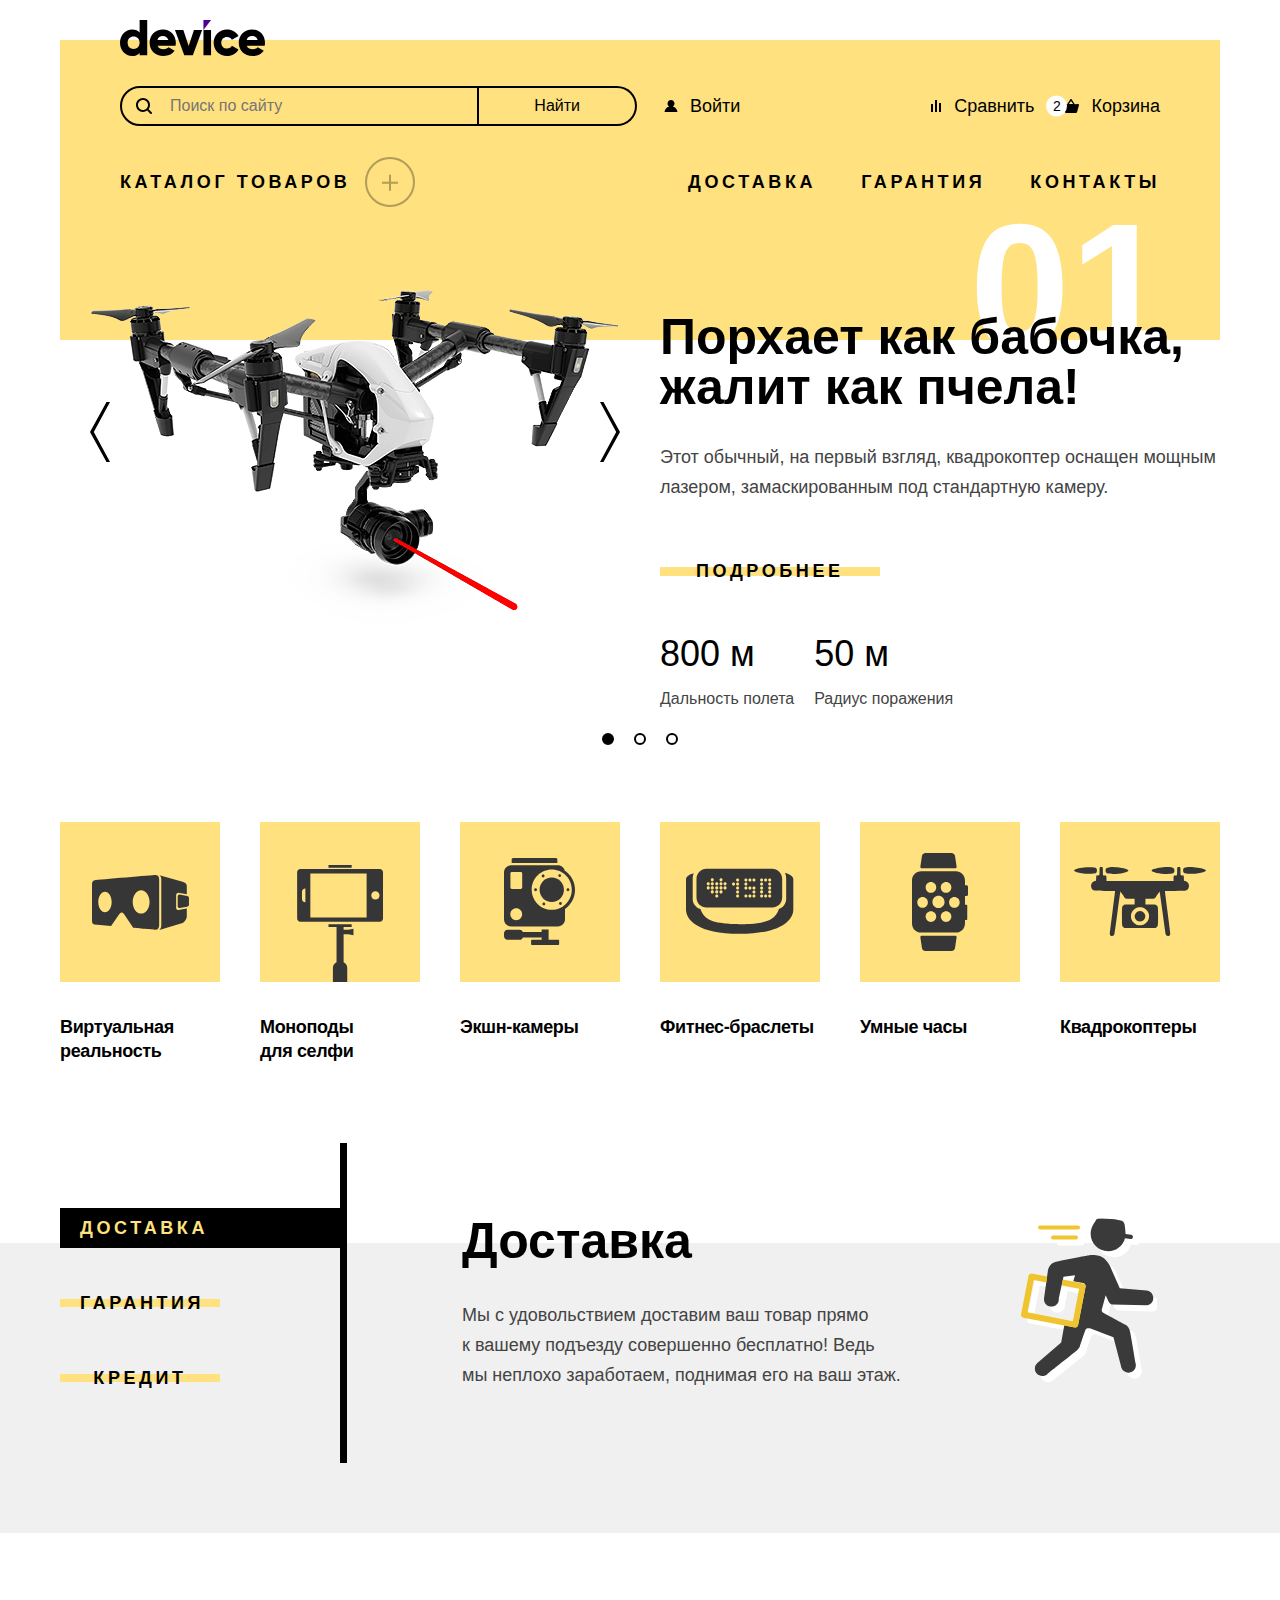
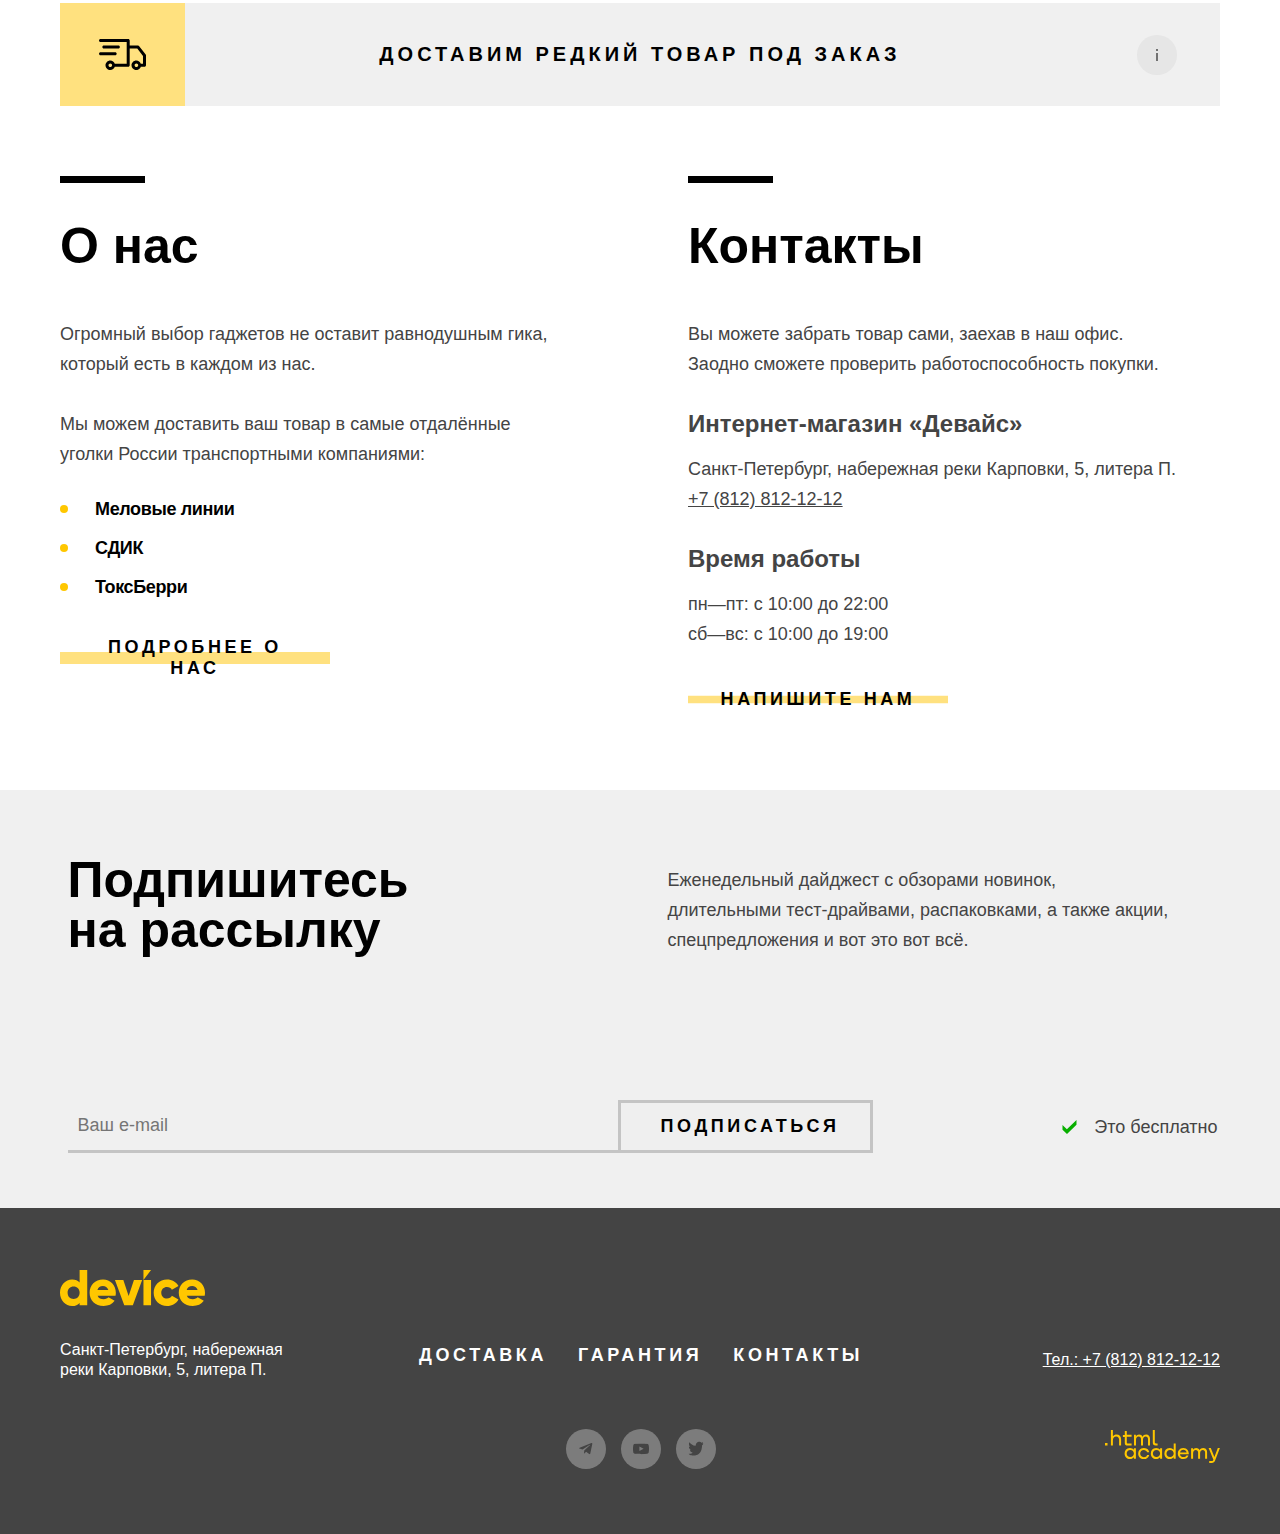
==== commit f97a4ac6: "Merge pull request #3 from kseli/master" ====
--- a/index.html
+++ b/index.html
@@ -5,6 +5,7 @@
     <meta charset="utf-8">
     <title>HTML Academy: Девайс</title>
     <link rel="stylesheet" href="styles/styles.css">
+    <link rel="icon" type="image/png" sizes="32x32" href="images/favicon.png">
   </head>
 
   <body>
@@ -91,31 +92,31 @@
               <div class="submenu-wrapper">
                 <ul class="submenu">
                   <li class="submenu-item">
-                    <a class="submenu-link" href="">Виртуальная реальность</a>
+                    <a class="submenu-link" href="#">Виртуальная реальность</a>
                   </li>
 
                   <li class="submenu-item">
-                    <a class="submenu-link" href="">Моноподы для селфи</a>
+                    <a class="submenu-link" href="#">Моноподы для селфи</a>
                   </li>
 
                   <li class="submenu-item">
-                    <a class="submenu-link" href="">Экшн-камеры</a>
+                    <a class="submenu-link" href="#">Экшн-камеры</a>
                   </li>
                 </ul>
 
                 <ul class="submenu">
                   <li class="submenu-item">
-                    <a class="submenu-link" href="">Фитнес-браслеты</a>
+                    <a class="submenu-link" href="#">Фитнес-браслеты</a>
                   </li>
 
                   <li class="submenu-item">
-                    <a class="submenu-link" href="">Умные часы</a>
+                    <a class="submenu-link" href="#">Умные часы</a>
                   </li>
                 </ul>
 
                 <ul class="submenu">
                   <li class="submenu-item">
-                    <a class="submenu-link" href="">Квадрокоптеры</a>
+                    <a class="submenu-link" href="#">Квадрокоптеры</a>
                   </li>
                 </ul>
               </div>
@@ -256,37 +257,37 @@
           <h2 class="visually-hidden">Категории товаров.</h2>
           <ul class="categories-list">
             <li class="categories-list-item">
-              <a class="categories-link" href="">
+              <a class="categories-link" href="#">
                 <img class="categories-img" src="images/index-catalog-image-1.svg" width="160" height="160" alt="">
                 Виртуальная реальность
               </a>
             </li>
             <li class="categories-list-item">
-              <a class="categories-link" href="">
+              <a class="categories-link" href="catalog.html">
                 <img class="categories-img" src="images/index-catalog-image-2.svg" width="160" height="160" alt="">
                 Моноподы для&nbsp;селфи
               </a>
             </li>
             <li class="categories-list-item">
-              <a class="categories-link" href="">
+              <a class="categories-link" href="#">
                 <img class="categories-img" src="images/index-catalog-image-3.svg" width="160" height="160" alt="">
                 Экшн-камеры
               </a>
             </li>
             <li class="categories-list-item">
-              <a class="categories-link" href="">
+              <a class="categories-link" href="#">
                 <img class="categories-img" src="images/index-catalog-image-4.svg" width="160" height="160" alt="">
                 Фитнес-браслеты
               </a>
             </li>
             <li class="categories-list-item">
-              <a class="categories-link" href="">
+              <a class="categories-link" href="#">
                 <img class="categories-img" src="images/index-catalog-image-5.svg" width="160" height="160" alt="">
                 Умные часы
               </a>
             </li>
             <li class="categories-list-item">
-              <a class="categories-link" href="">
+              <a class="categories-link" href="#">
                 <img class="categories-img" src="images/index-catalog-image-6.svg" width="160" height="160" alt="">
                 Квадрокоптеры
               </a>
@@ -405,13 +406,13 @@
 
         <ul class="footer-menu">
           <li class="footer-menu-item">
-            <a class="footer-menu-link" href="">Доставка</a>
+            <a class="footer-menu-link" href="#">Доставка</a>
           </li>
           <li class="footer-menu-item">
-            <a class="footer-menu-link" href="">Гарантия</a>
+            <a class="footer-menu-link" href="#">Гарантия</a>
           </li>
           <li class="footer-menu-item">
-            <a class="footer-menu-link" href="">Контакты</a>
+            <a class="footer-menu-link" href="#">Контакты</a>
           </li>
         </ul>
 
@@ -463,7 +464,7 @@
 
     <div class="modal-container modal-close">
       <div class="modal modal-delivery">
-        <button class="modal-close-button">
+        <button class="modal-close-button" type="button">
           <span class="visually-hidden">Закрыть</span>
         </button>
 
--- a/styles/styles.css
+++ b/styles/styles.css
@@ -185,6 +185,7 @@
 .user-menu-link {
   color: #000000;
   text-decoration: none;
+  max-width: 150px;
 }
 
 .menu-right {
@@ -301,6 +302,11 @@
   margin: 0;
   margin-left: auto;
   gap: 45px;
+  max-width: 500px;
+}
+
+.navigation-item {
+  max-width: 200px;
 }
 
 .navigation-link {
@@ -323,6 +329,7 @@
 
 .catalog-link {
   position: relative;
+  max-width: 280px;
 }
 
 .menu-button {
@@ -365,6 +372,13 @@
 }
 
 .catalog-link:focus-within .submenu-wrapper {
+  display: flex;
+  flex-wrap: wrap;
+  position: absolute;
+  gap: 30px;
+}
+
+.submenu-wrapper:hover {
   display: flex;
   flex-wrap: wrap;
   position: absolute;
@@ -723,7 +737,7 @@
 .services-description {
   padding: 0;
   margin: 0;
-  width: 455px
+  width: 455px;
 }
 
 .delivery-button {
@@ -793,6 +807,7 @@
 .about-us-wrapper {
   width: 1160px;
   display: flex;
+  flex-wrap: wrap;
   margin: 0 auto;
   margin-bottom: 70px;
   padding-top: 45px;
@@ -1002,8 +1017,8 @@
 }
 
 .free-note {
-  margin-left: auto;
-  margin-right: 10px;
+  max-width: 250px;
+  margin: 0 10px 0 auto;
   padding-left: 32px;
   background-image: url("../images/tick-icon.svg");
   background-repeat: no-repeat;
@@ -1099,7 +1114,7 @@
   outline: 2px solid #af4fff;
 }
 
-.footer-menu-link:hover:after {
+.footer-menu-link:hover::after {
   content: "";
   position: absolute;
   width: 100%;
@@ -1287,6 +1302,7 @@
   height: 2px;
   margin-bottom: 8px;
   background-color: #dcdcdc;
+  width: 200px;
 }
 
 .range-bar {
@@ -1377,6 +1393,7 @@
   margin: 0 0 30px 0;
   color: #000000;
   position: relative;
+  max-width: 260px;
 }
 
 .catalog-filter-title::before {
@@ -1498,6 +1515,7 @@
 
 .sort-title {
   margin: 0;
+  max-width: 200px;
 }
 
 .select-control {
@@ -1513,6 +1531,7 @@
   background-repeat: no-repeat;
   background-position: right 16px center;
   appearance: none;
+  width: 142px;
 }
 
 .button-sort-container {
@@ -1574,6 +1593,15 @@
   margin-bottom: 44px;
 }
 
+.new-product::after {
+  content: url("/images/new-icon.svg");
+  position: absolute;
+  top: 27px;
+  right: 27px;
+  width: 60px;
+  height: 60px;
+}
+
 .product-card {
   position: relative;
 }
@@ -1643,10 +1671,10 @@
   letter-spacing: 0.2em;
   text-transform: uppercase;
   background-color: #ffffff;
-  border: 3px solid #E5E5E5;
+  border: 3px solid #e5e5e5;
   cursor: pointer;
   width: 100%;
-  padding: 18px 0;
+  padding: 18px 20px;
   margin-bottom: 44px;
 }
 
@@ -1775,8 +1803,12 @@
   margin-right: auto;
 }
 
-.cart-link:hover ~ .popover,
+.cart-link:active ~ .popover,
 .cart-link:focus ~ .popover {
+  display: block;
+}
+
+.popover:hover {
   display: block;
 }
 
@@ -1994,7 +2026,7 @@
 .delivery-form-field {
   width: 360px;
   padding: 20px;
-  font-family: "Rubik";
+  font-family: "Rubik", sans-serif;
   font-weight: 400;
   font-size: 16px;
   line-height: 20px;
@@ -2018,7 +2050,7 @@
 }
 
 .error-text {
-  font-family: "Rubik";
+  font-family: "Rubik", sans-serif;
   font-weight: 400;
   font-size: 14px;
   line-height: 20px;
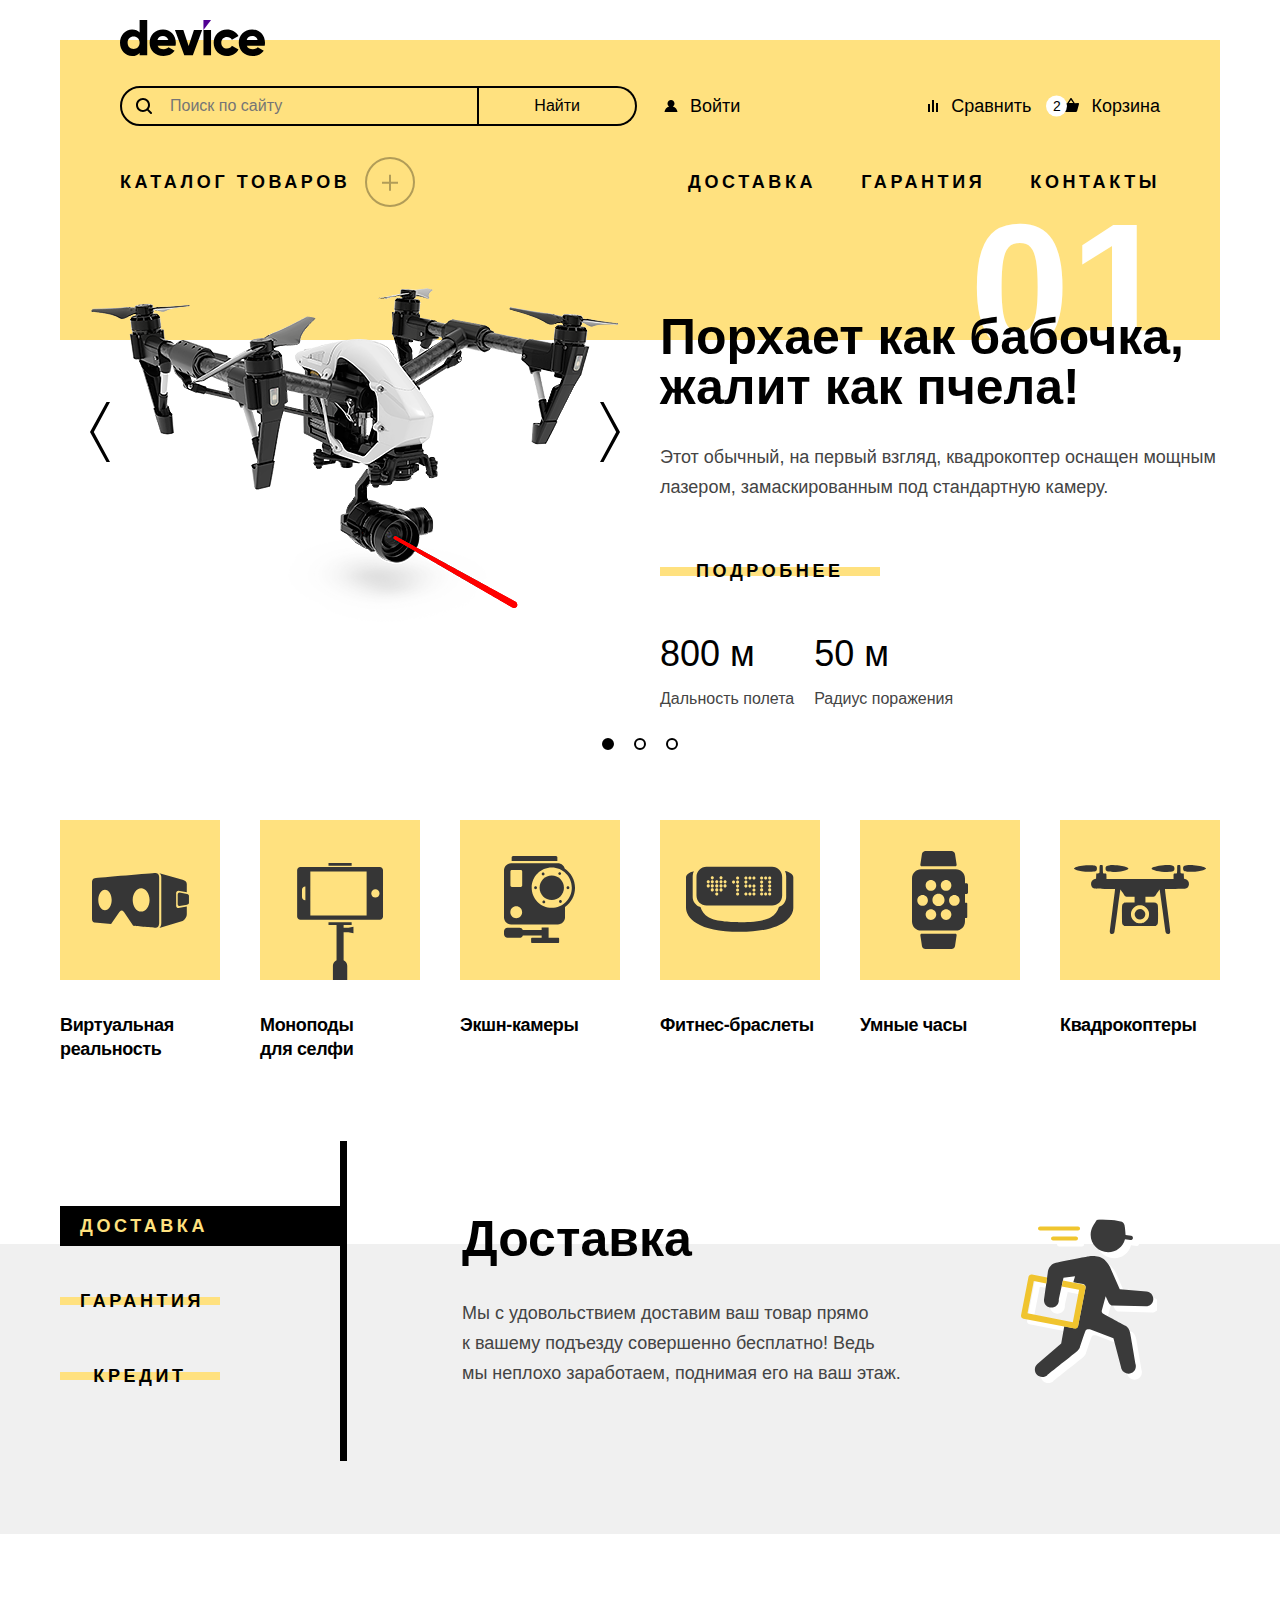
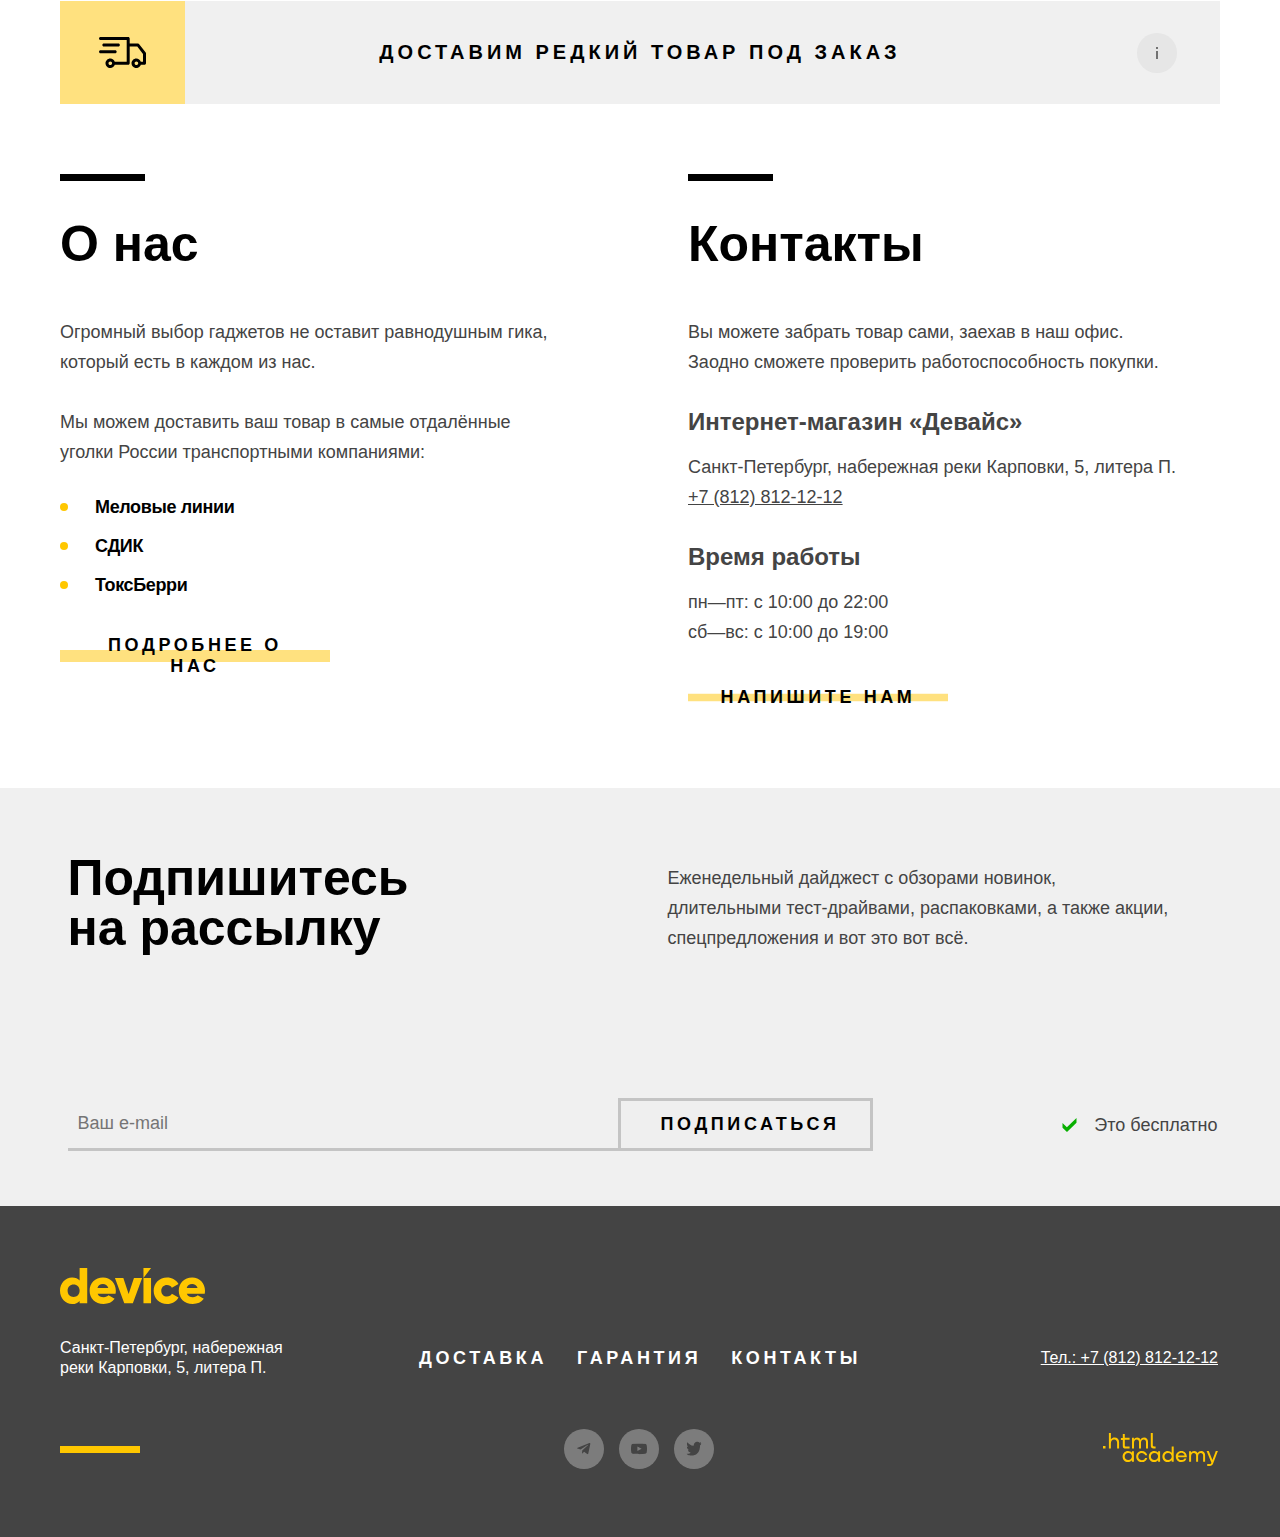
==== commit 76dd0c00: "правки" ====
--- a/index.html
+++ b/index.html
@@ -25,60 +25,60 @@
 
           <a class="user-menu-link login-link" href="#">Войти</a>
 
-          <div class="user-menu-wrapper">
-            <ul class="menu-right">
-              <li class="menu-right-item">
-                <a class="user-menu-link compare-link" href="#">Сравнить</a>
-              </li>
-
-              <li class="menu-right-item">
-                <a class="user-menu-link cart-link" href="#">
-                  <span class="cart-amount">2</span>
-                  Корзина
-                </a>
-                <div class="popover popover-cart">
-                  <div class="popover-content">
-                    <h2 class="popover-title visually-hidden">Корзина</h2>
-
-                    <ul class="cart-items-list">
-                      <li class="cart-item">
-                        <img class="cart-item-image" src="images/product-1.jpg" width="40" height="40" alt="">
-                        <p class="cart-item-title">Любительская<br>селфи-палка</p>
-                        <button class="cart-item-button" type="button">
-                          <svg xmlns="http://www.w3.org/2000/svg" width="10" height="11" fill="none"
-                            viewBox="0 0 10 11">
-                            <path fill="currentColor"
-                              d="m10 1.076-.91-.91L5 4.259.91.167 0 1.076l4.09 4.09L0 9.259l.91.909L5 6.076l4.09 4.09.91-.908-4.09-4.091L10 1.076Z" />
-                          </svg>
-                          <span class="visually-hidden">Удалить из корзины.</span>
-                        </button>
-                      </li>
-
-                      <li class="cart-item">
-                        <img class="cart-item-image" src="images/product-2.jpg" width="40" height="40" alt="">
-                        <p class="cart-item-title">Профессиональная<br>селфи-палка</p>
-                        <button class="cart-item-button" type="button">
-                          <svg xmlns="http://www.w3.org/2000/svg" width="10" height="11" fill="none"
-                            viewBox="0 0 10 11">
-                            <path fill="currentColor"
-                              d="m10 1.076-.91-.91L5 4.259.91.167 0 1.076l4.09 4.09L0 9.259l.91.909L5 6.076l4.09 4.09.91-.908-4.09-4.091L10 1.076Z" />
-                          </svg>
-                          <span class="visually-hidden">Удалить из корзины.</span>
-                        </button>
-                      </li>
-                    </ul>
-
-                    <div class="cart-info">
-                      <p class="cart-info-amount cart-info-description">Товаров: <span class="amount-value">2</span></p>
-                      <p class="cart-info-sum cart-info-description">Сумма: <span class="sum-value">2000 ₽</span></p>
-                    </div>
-
-                    <a href="#" class="cart-open-button">Открыть корзину</a>
+          <ul class="menu-right">
+            <li class="menu-right-item">
+              <a class="user-menu-link compare-link" href="#">Сравнить</a>
+            </li>
+
+            <li class="menu-right-item">
+              <a class="user-menu-link cart-link" href="#">
+                <span class="cart-amount">2</span>
+                Корзина
+              </a>
+              <div class="popover popover-cart">
+                <div class="popover-content">
+                  <h2 class="popover-title visually-hidden">Корзина</h2>
+
+                  <ul class="cart-items-list">
+                    <li class="cart-item">
+                      <img class="cart-item-image" src="images/product-1.jpg" width="40" height="40"
+                        alt="Любительская селфи-палка.">
+                      <p class="cart-item-title">Любительская<br>селфи-палка</p>
+                      <button class="cart-item-button" type="button">
+                        <svg xmlns="http://www.w3.org/2000/svg" width="10" height="11" fill="none" viewBox="0 0 10 11"
+                          aria-hidden="true" focusable="false">
+                          <path fill="currentColor"
+                            d="m10 1.076-.91-.91L5 4.259.91.167 0 1.076l4.09 4.09L0 9.259l.91.909L5 6.076l4.09 4.09.91-.908-4.09-4.091L10 1.076Z" />
+                        </svg>
+                        <span class="visually-hidden">Удалить из корзины.</span>
+                      </button>
+                    </li>
+
+                    <li class="cart-item">
+                      <img class="cart-item-image" src="images/product-2.jpg" width="40" height="40"
+                        alt="Профессиональная селфи-палка.">
+                      <p class="cart-item-title">Профессиональная<br>селфи-палка</p>
+                      <button class="cart-item-button" type="button">
+                        <svg xmlns="http://www.w3.org/2000/svg" width="10" height="11" fill="none" viewBox="0 0 10 11"
+                          aria-hidden="true" focusable="false">
+                          <path fill="currentColor"
+                            d="m10 1.076-.91-.91L5 4.259.91.167 0 1.076l4.09 4.09L0 9.259l.91.909L5 6.076l4.09 4.09.91-.908-4.09-4.091L10 1.076Z" />
+                        </svg>
+                        <span class="visually-hidden">Удалить из корзины.</span>
+                      </button>
+                    </li>
+                  </ul>
+
+                  <div class="cart-info">
+                    <p class="cart-info-amount cart-info-description">Товаров: <span class="amount-value">2</span></p>
+                    <p class="cart-info-sum cart-info-description">Сумма: <span class="sum-value">2000 ₽</span></p>
                   </div>
+
+                  <a href="#" class="cart-open-button">Открыть корзину</a>
                 </div>
-              </li>
-            </ul>
-          </div>
+              </div>
+            </li>
+          </ul>
         </div>
 
         <nav class="navigation">
@@ -147,7 +147,7 @@
           <h2 class="visually-hidden">Популярные товары.</h2>
 
           <div class="slider-product">
-            <img class="slider-image" src="images/slider-1.png" width="560" height="560" alt="Квадрокоптер с лазером.">
+            <img class="slider-image" src="images/slider-1.png" width="560" height="530" alt="Квадрокоптер с лазером.">
 
             <div class="slider-product-wrapper">
               <h3 class="title slider-product-title">Порхает как бабочка,<br>жалит как пчела!</h3>
@@ -183,7 +183,7 @@
           </div>
 
           <div class="slider-product hidden">
-            <img class="slider-image" src="images/slider-2.png" width="560" height="560" alt="Фитнес-браслет.">
+            <img class="slider-image" src="images/slider-2.png" width="560" height="530" alt="Фитнес-браслет.">
 
             <div class="slider-product-wrapper">
               <h3 class="title slider-product-title">Худеем правильно!</h3>
@@ -258,37 +258,37 @@
           <ul class="categories-list">
             <li class="categories-list-item">
               <a class="categories-link" href="#">
-                <img class="categories-img" src="images/index-catalog-image-1.svg" width="160" height="160" alt="">
+                <span class="categories-img vr-category"></span>
                 Виртуальная реальность
               </a>
             </li>
             <li class="categories-list-item">
               <a class="categories-link" href="catalog.html">
-                <img class="categories-img" src="images/index-catalog-image-2.svg" width="160" height="160" alt="">
+                <span class="categories-img monopods-category"></span>
                 Моноподы для&nbsp;селфи
               </a>
             </li>
             <li class="categories-list-item">
               <a class="categories-link" href="#">
-                <img class="categories-img" src="images/index-catalog-image-3.svg" width="160" height="160" alt="">
+                <span class="categories-img action-cameras-category"></span>
                 Экшн-камеры
               </a>
             </li>
             <li class="categories-list-item">
               <a class="categories-link" href="#">
-                <img class="categories-img" src="images/index-catalog-image-4.svg" width="160" height="160" alt="">
+                <span class="categories-img fitness-bracelets-category"></span>
                 Фитнес-браслеты
               </a>
             </li>
             <li class="categories-list-item">
               <a class="categories-link" href="#">
-                <img class="categories-img" src="images/index-catalog-image-5.svg" width="160" height="160" alt="">
+                <span class="categories-img smartwatches-category"></span>
                 Умные часы
               </a>
             </li>
             <li class="categories-list-item">
               <a class="categories-link" href="#">
-                <img class="categories-img" src="images/index-catalog-image-6.svg" width="160" height="160" alt="">
+                <span class="categories-img quadrocopters-category"></span>
                 Квадрокоптеры
               </a>
             </li>
@@ -333,7 +333,7 @@
         <button class="delivery-button" type="button">Доставим редкий товар под заказ
           <span class="info-button">
             <svg class="info-icon" xmlns="http://www.w3.org/2000/svg" width="2" height="12" fill="currentColor"
-              viewBox="0 0 2 12">
+              viewBox="0 0 2 12" aria-hidden="true" focusable="false">
               <g fill="#000" clip-path="url(#a)">
                 <path d="M2 0H0v2h2V0ZM2 4H0v8h2V4Z" />
               </g>
@@ -422,7 +422,7 @@
           <li class="social-item">
             <a class="social-link" href="https://t.me/htmlacademy" target="_blank">
               <svg class="social-icon" xmlns="http://www.w3.org/2000/svg" width="14" height="12" fill="none"
-                viewBox="0 0 14 12">
+                viewBox="0 0 14 12" aria-hidden="true" focusable="false">
                 <path fill="currentColor"
                   d="M12.443.074.623 4.632c-.807.324-.802.774-.148.974l3.035.947 7.021-4.43c.332-.202.635-.093.386.128L5.228 7.385l-.209 3.129c.307 0 .442-.141.614-.307l1.474-1.433 3.066 2.264c.565.312.971.152 1.112-.523l2.013-9.485c.206-.826-.316-1.2-.855-.956Z" />
               </svg>
@@ -433,7 +433,7 @@
             <a class="social-link" href="https://www.youtube.com/user/htmlacademyru" target="_blank">
               <span class="visually-hidden">YouTube.</span>
               <svg class="social-icon" xmlns="http://www.w3.org/2000/svg" width="16" height="11" fill="none"
-                viewBox="0 0 16 11">
+                viewBox="0 0 16 11" aria-hidden="true" focusable="false">
                 <path fill="currentColor"
                   d="M15.667 1.675a1.857 1.857 0 0 0-.51-.847 2.034 2.034 0 0 0-.893-.495c-1.252-.33-6.268-.33-6.268-.33a51.083 51.083 0 0 0-6.26.314 2.107 2.107 0 0 0-.892.506c-.246.238-.425.53-.518.851A19.393 19.393 0 0 0 0 5.337C-.008 6.564.101 7.79.326 8.999c.091.32.27.611.516.846.248.236.556.406.894.496 1.27.329 6.26.329 6.26.329 2.094.024 4.188-.08 6.268-.313.335-.087.642-.257.892-.495.244-.23.42-.524.51-.847.23-1.207.342-2.434.334-3.663a17.72 17.72 0 0 0-.333-3.678ZM6.402 7.619V3.055l4.173 2.282L6.402 7.62Z" />
               </svg>
@@ -443,7 +443,7 @@
             <a class="social-link" href="https://twitter.com/htmlacademy_ru" target="_blank">
               <span class="visually-hidden">Twitter.</span>
               <svg class="social-icon" xmlns="http://www.w3.org/2000/svg" width="15" height="15" fill="none"
-                viewBox="0 0 15 15">
+                viewBox="0 0 15 15" aria-hidden="true" focusable="false">
                 <path fill="currentColor"
                   d="M9.7.155c1.5-.5 2.6.3 3.2 1.1.5-.2 1.1-.4 1.7-.6 0 .8-.5 1.4-.8 1.6.7.2 1.2-.4 1.2-.4-.1.9-.9 1.7-1.4 1.9-.2 6.3-2.8 10.4-8.9 10.3h-.4c-.3 0-3.7-.4-4.3-1.8 2 .2 3.4-.4 4.1-1.1-.8-.3-2.4-.4-2.6-2.8.3.2.5.3 1.1.2-1.1-.8-2.3-1.5-2.2-3.5.3.3.9.5 1.2.4-.6-.2-1.8-3.1-.8-4.6 1.6 1.7 3.3 3.4 6.3 3.5.2-2.1 1-3.5 2.6-4.2Z" />
               </svg>
@@ -454,7 +454,7 @@
         <a class="html-link" href="https://htmlacademy.ru/" target="_blank">
           <span class="visually-hidden">Логотип Html Academy.</span>
           <svg class="html-logo" xmlns="http://www.w3.org/2000/svg" width="115" height="33" fill="none"
-            viewBox="0 0 115 33">
+            viewBox="0 0 115 33" aria-hidden="true" focusable="false">
             <path fill="currentColor"
               d="M0 12.9v2.6h2.5v-2.6H0ZM11.6 4.5c-1.6 0-2.8.7-3.6 1.7h-.1V0h-2v15.5h2v-5.3c0-2.1 1.3-3.6 3.3-3.6 1.8 0 2.9 1.4 2.9 3.2v5.7h2V9.4c.1-3-1.8-4.9-4.5-4.9ZM26.6 4.8h-4.8V1.1h-2v3.8h-1.9v2h1.9v6c0 1.7 1 2.7 2.7 2.7h4.1v-2h-3.7c-.7 0-1.1-.4-1.1-1.1V6.8h4.8v-2ZM41.1 4.6c-1.6 0-2.9.8-3.5 2.1h-.1c-.6-1.2-1.8-2.1-3.4-2.1-1.4 0-2.5.8-3.1 1.8h-.1V4.8H29v10.6h2V10c0-2 1-3.5 2.6-3.5 1.5 0 2.4 1 2.4 2.6v6.3h2V9.8c0-2.4 1.4-3.3 2.6-3.3 1.5 0 2.4 1 2.4 2.6v6.3h2V8.9c.1-2.5-1.4-4.3-3.9-4.3ZM47.8 12.7c0 1.7 1 2.7 2.8 2.7h2v-2h-1.7c-.7 0-1.1-.4-1.1-1.1V0h-2v12.7ZM28.9 19.7c-.9-1.1-2.2-1.8-3.9-1.8-3.1 0-5.4 2.3-5.4 5.6s2.3 5.6 5.4 5.6c1.8 0 3-.8 3.8-1.9h.1v1.6h2V18.2h-2v1.5Zm-3.6 7.4c-2.2 0-3.6-1.6-3.6-3.6s1.4-3.6 3.6-3.6 3.6 1.6 3.6 3.6c0 1.9-1.4 3.6-3.6 3.6ZM44.2 22c-.5-2.4-2.6-4.1-5.4-4.1-3.4 0-5.6 2.5-5.6 5.6 0 3.1 2.2 5.6 5.6 5.6 2.8 0 4.9-1.8 5.4-4.2h-2.1c-.4 1.3-1.7 2.3-3.3 2.3-2.2 0-3.6-1.6-3.6-3.6s1.4-3.6 3.6-3.6c1.6 0 2.8 1 3.3 2.2h2.1V22ZM55.1 19.7c-.9-1.1-2.2-1.8-3.9-1.8-3.1 0-5.4 2.3-5.4 5.6s2.3 5.6 5.4 5.6c1.8 0 3-.8 3.8-1.9h.1v1.6h2V18.2h-2v1.5Zm-3.6 7.4c-2.2 0-3.6-1.6-3.6-3.6s1.4-3.6 3.6-3.6 3.6 1.6 3.6 3.6c0 1.9-1.5 3.6-3.6 3.6ZM68.7 19.8c-.9-1.1-2.2-1.9-3.9-1.9-3.1 0-5.4 2.3-5.4 5.6s2.2 5.6 5.4 5.6c1.7 0 3-.8 3.8-1.8h.1v1.5h2V13.4h-2v6.4Zm-3.6 7.3c-2.2 0-3.6-1.6-3.6-3.6s1.4-3.6 3.6-3.6 3.6 1.6 3.6 3.6c-.1 2-1.5 3.6-3.6 3.6ZM78.3 17.9c-3.3 0-5.5 2.5-5.5 5.6 0 3 2.1 5.6 5.5 5.6 2.5 0 4.5-1.3 5.2-3.6h-2.1c-.5 1-1.6 1.6-3 1.6-1.9 0-3.3-1.3-3.4-2.9h8.8c.2-3.6-2-6.3-5.5-6.3Zm0 1.9c1.7 0 3 1 3.3 2.6h-6.5c.3-1.5 1.5-2.6 3.2-2.6ZM98.2 17.9c-1.6 0-2.9.8-3.6 2h-.1c-.6-1.2-1.8-2-3.4-2-1.4 0-2.5.7-3.1 1.8v-1.5h-1.9v10.6h2v-5.4c0-2 1-3.4 2.6-3.5 1.5 0 2.4 1 2.4 2.6v6.3h2v-5.6c0-2.4 1.4-3.3 2.6-3.3 1.5 0 2.4 1 2.4 2.6v6.3h2v-6.5c.1-2.6-1.4-4.4-3.9-4.4ZM109.4 27l-3.6-8.9h-2.2l4.8 11.6c-.3.9-.7 1.2-1.7 1.2h-2.5v2h2.5c1.8 0 2.8-.8 3.5-2.6l4.7-12.2h-2.1l-3.4 8.9Z" />
           </svg>
@@ -497,7 +497,7 @@
                 <span class="tooltip">
                   <button class="tooltip-toggle" type="button" aria-labelledby="tooltip-label-date">
                     <svg class="tooltip-icon" xmlns="http://www.w3.org/2000/svg" width="26" height="26" fill="none"
-                      viewBox="0 0 26 26">
+                      viewBox="0 0 26 26" aria-hidden="true" focusable="false">
                       <circle cx="13" cy="13" r="13" fill="#FFE17F" />
                       <path fill="#000" d="M14 7h-2v2h2V7ZM14 11h-2v8h2v-8Z" />
                     </svg>
@@ -512,7 +512,7 @@
                 <button class="amount-field-button minus-button" type="button">
                   <span class="visually-hidden">Кнопка минус.</span>
                   <svg class="minus-icon" xmlns="http://www.w3.org/2000/svg" width="16" height="3" fill="currentColor"
-                    viewBox="0 0 16 3">
+                    viewBox="0 0 16 3" aria-hidden="true" focusable="false">
                     <path fill="currentColor" d="M16 .787H0v2h16v-2Z" />
                   </svg>
                 </button>
@@ -521,7 +521,7 @@
                 <button class="amount-field-button plus-button" type="button">
                   <span class="visually-hidden">Кнопка плюс.</span>
                   <svg class="plus-icon" xmlns="http://www.w3.org/2000/svg" width="16" height="17" fill="currentColor"
-                    viewBox="0 0 16 17">
+                    viewBox="0 0 16 17" aria-hidden="true" focusable="false">
                     <path fill="currentColor" d="M16 7.787H9v-7H7v7H0v2h7v7h2v-7h7v-2Z" />
                   </svg>
                 </button>
--- a/styles/styles.css
+++ b/styles/styles.css
@@ -176,12 +176,6 @@
   background-color: #000000;
 }
 
-.user-menu-wrapper {
-  margin-left: auto;
-  max-width: 245px;
-  position: relative;
-}
-
 .user-menu-link {
   color: #000000;
   text-decoration: none;
@@ -189,12 +183,15 @@
 }
 
 .menu-right {
+  width: 245px;
+  display: flex;
+  flex-wrap: wrap;
+  gap: 15px;
+  justify-content: flex-end;
+  padding: 0;
+  margin: 0 0 0 auto;
   list-style-type: none;
-  padding: 0;
-  margin: 0;
-  display: flex;
-  flex-wrap: wrap;
-  gap: 12px;
+  position: relative;
 }
 
 .catalog-menu {
@@ -251,7 +248,7 @@
   position: relative;
   background-image: url("../images/cart-icon.svg");
   background-repeat: no-repeat;
-  background-position: 17px;
+  background-position: 17px 2px;
 }
 
 .cart-link:hover {
@@ -295,18 +292,21 @@
 }
 
 .right-navigation {
+  display: flex;
+  flex-wrap: wrap;
+  justify-content: flex-end;
+  gap: 45px;
+  width: 600px;
+  padding: 0;
+  margin: 0 0 0 auto;
   list-style-type: none;
-  display: flex;
-  flex-wrap: wrap;
-  padding: 0;
-  margin: 0;
-  margin-left: auto;
+}
+
+.navigation-item {
+  display: flex;
+  flex-wrap: wrap;
   gap: 45px;
-  max-width: 500px;
-}
-
-.navigation-item {
-  max-width: 200px;
+  max-width: 600px;
 }
 
 .navigation-link {
@@ -431,13 +431,11 @@
 /* Слайдер */
 .slider {
   width: 1160px;
-  margin: 0 auto;
-  margin-bottom: 70px;
+  margin: 0 auto 70px;
 }
 
 .slider-image {
-  margin-right: 40px;
-  margin-top: -5px;
+  margin: -7px 0 0 0;
 }
 
 .slider-number {
@@ -454,6 +452,7 @@
   flex-wrap: wrap;
   justify-content: space-between;
   position: relative;
+  margin-bottom: 18px;
 }
 
 .slider-product::before {
@@ -516,7 +515,6 @@
   justify-content: center;
   padding: 0;
   margin: 0;
-  margin-top: -30px;
   list-style-type: none;
   position: relative;
   z-index: 1;
@@ -524,6 +522,7 @@
 
 .slider-pagination-item {
   margin: 0 10px;
+  display: flex;
 }
 
 .slider-pagination-button {
@@ -601,10 +600,10 @@
 .categories-list {
   display: flex;
   flex-wrap: wrap;
+  gap: 40px;
   list-style-type: none;
   padding: 0;
   margin: 0;
-  justify-content: space-between;
 }
 
 .categories-list-item {
@@ -621,9 +620,35 @@
 }
 
 .categories-img {
+  width: 160px;
+  height: 160px;
+  display: block;
   background-color: #ffe17f;
-  display: block;
   margin-bottom: 33px;
+}
+
+.vr-category {
+  background: url("../images/index-catalog-image-1.svg") no-repeat center #ffe17f;
+}
+
+.monopods-category {
+  background: url("../images/index-catalog-image-2.svg") no-repeat center #ffe17f;
+}
+
+.action-cameras-category {
+  background: url("../images/index-catalog-image-3.svg") no-repeat center #ffe17f;
+}
+
+.fitness-bracelets-category {
+  background: url("../images/index-catalog-image-4.svg") no-repeat center #ffe17f;
+}
+
+.smartwatches-category {
+  background: url("../images/index-catalog-image-5.svg") no-repeat center #ffe17f;
+}
+
+.quadrocopters-category {
+  background: url("../images/index-catalog-image-6.svg") no-repeat center #ffe17f;
 }
 
 .categories-link {
@@ -638,18 +663,17 @@
 
 /* Услуги */
 .services {
-  margin-bottom: 70px;
-  position: relative;
-  min-height: 390px;
+  margin-bottom: 140px;
+  position: relative;
 }
 
 .services::after {
   content: "";
   background-color: #f0f0f0;
   width: 100%;
-  height: 290px;
-  position: absolute;
-  bottom: 0;
+  height: calc(100% - 30px);
+  position: absolute;
+  top: 103px;
   z-index: -1;
 }
 
@@ -662,7 +686,7 @@
 
 .services-list {
   list-style-type: none;
-  padding: 65px 0 65px 0;
+  padding: 65px 0;
   margin: 0 115px 0 0;
   position: relative;
   width: 287px;
@@ -712,21 +736,15 @@
 }
 
 .delivery-service {
-  background-image: url("../images/delivery-man.svg");
-  background-repeat: no-repeat;
-  background-position: top 75px right;
+  background: url("../images/delivery-man.svg") no-repeat top 78px right;
 }
 
 .guarantee-service {
-  background-image: url("../images/guarantee-icon.svg");
-  background-repeat: no-repeat;
-  background-position: top 75px right;
+  background: url("../images/guarantee-icon.svg") no-repeat top 78px right;
 }
 
 .credit-service {
-  background-image: url("../images/credit-icon.svg");
-  background-repeat: no-repeat;
-  background-position: top 75px right;
+  background: url("../images/credit-icon.svg") no-repeat top 78px right;
 }
 
 .services-title {
@@ -736,7 +754,7 @@
 
 .services-description {
   padding: 0;
-  margin: 0;
+  margin: 0 0 20px;
   width: 455px;
 }
 
@@ -1035,7 +1053,7 @@
 .footer-wrapper {
   display: grid;
   width: 1160px;
-  grid-template-columns: 240px 444px 238px;
+  grid-template-columns: 240px 500px 180px;
   gap: 25px 119px;
   margin: 0 auto;
   padding: 62px 0;
@@ -1063,7 +1081,6 @@
 }
 
 .footer-contacts-address {
-  width: 240px;
   grid-column: 1/2;
   font-style: normal;
   font-size: 16px;
@@ -1071,6 +1088,17 @@
   line-height: 20px;
   color: #ffffff;
   text-decoration: none;
+  position: relative;
+}
+
+.footer-contacts-address::after {
+  content: "";
+  width: 80px;
+  height: 7px;
+  background-color: #ffc700;
+  position: absolute;
+  left: 0;
+  bottom: -75px;
 }
 
 .about-text {
@@ -1085,8 +1113,9 @@
 .footer-menu {
   display: flex;
   flex-wrap: wrap;
+  gap: 30px;
+  align-items: center;
   list-style-type: none;
-  justify-content: space-between;
   padding: 0;
   margin: 0;
 }
@@ -1149,11 +1178,10 @@
   grid-column: 2/3;
   display: flex;
   flex-wrap: wrap;
-  padding: 0;
-  margin: 0;
-  margin-top: 20px;
+  gap: 15px;
+  padding: 0;
+  margin: 20px 0 0 145px;
   list-style-type: none;
-  justify-self: center;
   align-items: center;
 }
 
@@ -1179,10 +1207,6 @@
   outline: 2px solid #af4fff;
 }
 
-.social-item:not(:last-child) {
-  margin-right: 15px;
-}
-
 .social-link {
   display: block;
   min-width: 40px;
@@ -1201,7 +1225,7 @@
 .html-link {
   grid-column: 3/-1;
   justify-self: end;
-  margin-top: 25px;
+  margin-top: 30px;
 }
 
 .html-logo {
@@ -1294,7 +1318,7 @@
 
 /* Range */
 .range {
-  margin: 0 0 15px 0;
+  margin: 0;
 }
 
 .range-scale {
@@ -1377,11 +1401,16 @@
   margin: 0;
 }
 
+.catalog-filter {
+  display: flex;
+  flex-direction: column;
+  gap: 50px;
+}
+
 .catalog-filter-group {
   border: none;
   padding: 0;
   margin: 0;
-  margin-bottom: 35px;
 }
 
 .catalog-filter-title {
@@ -1519,19 +1548,17 @@
 }
 
 .select-control {
+  width: 145px;
+  padding: 0 30px 0 0;
   border: none;
-  background-color: transparent;
   font-family: "Rubik", sans-serif;
   font-size: 18px;
   font-weight: 400;
   line-height: 30px;
   color: #000000;
   cursor: pointer;
-  background-image: url("../images/select-arrow.svg");
-  background-repeat: no-repeat;
-  background-position: right 16px center;
+  background: url("../images/select-arrow.svg") no-repeat right 13px center;
   appearance: none;
-  width: 142px;
 }
 
 .button-sort-container {
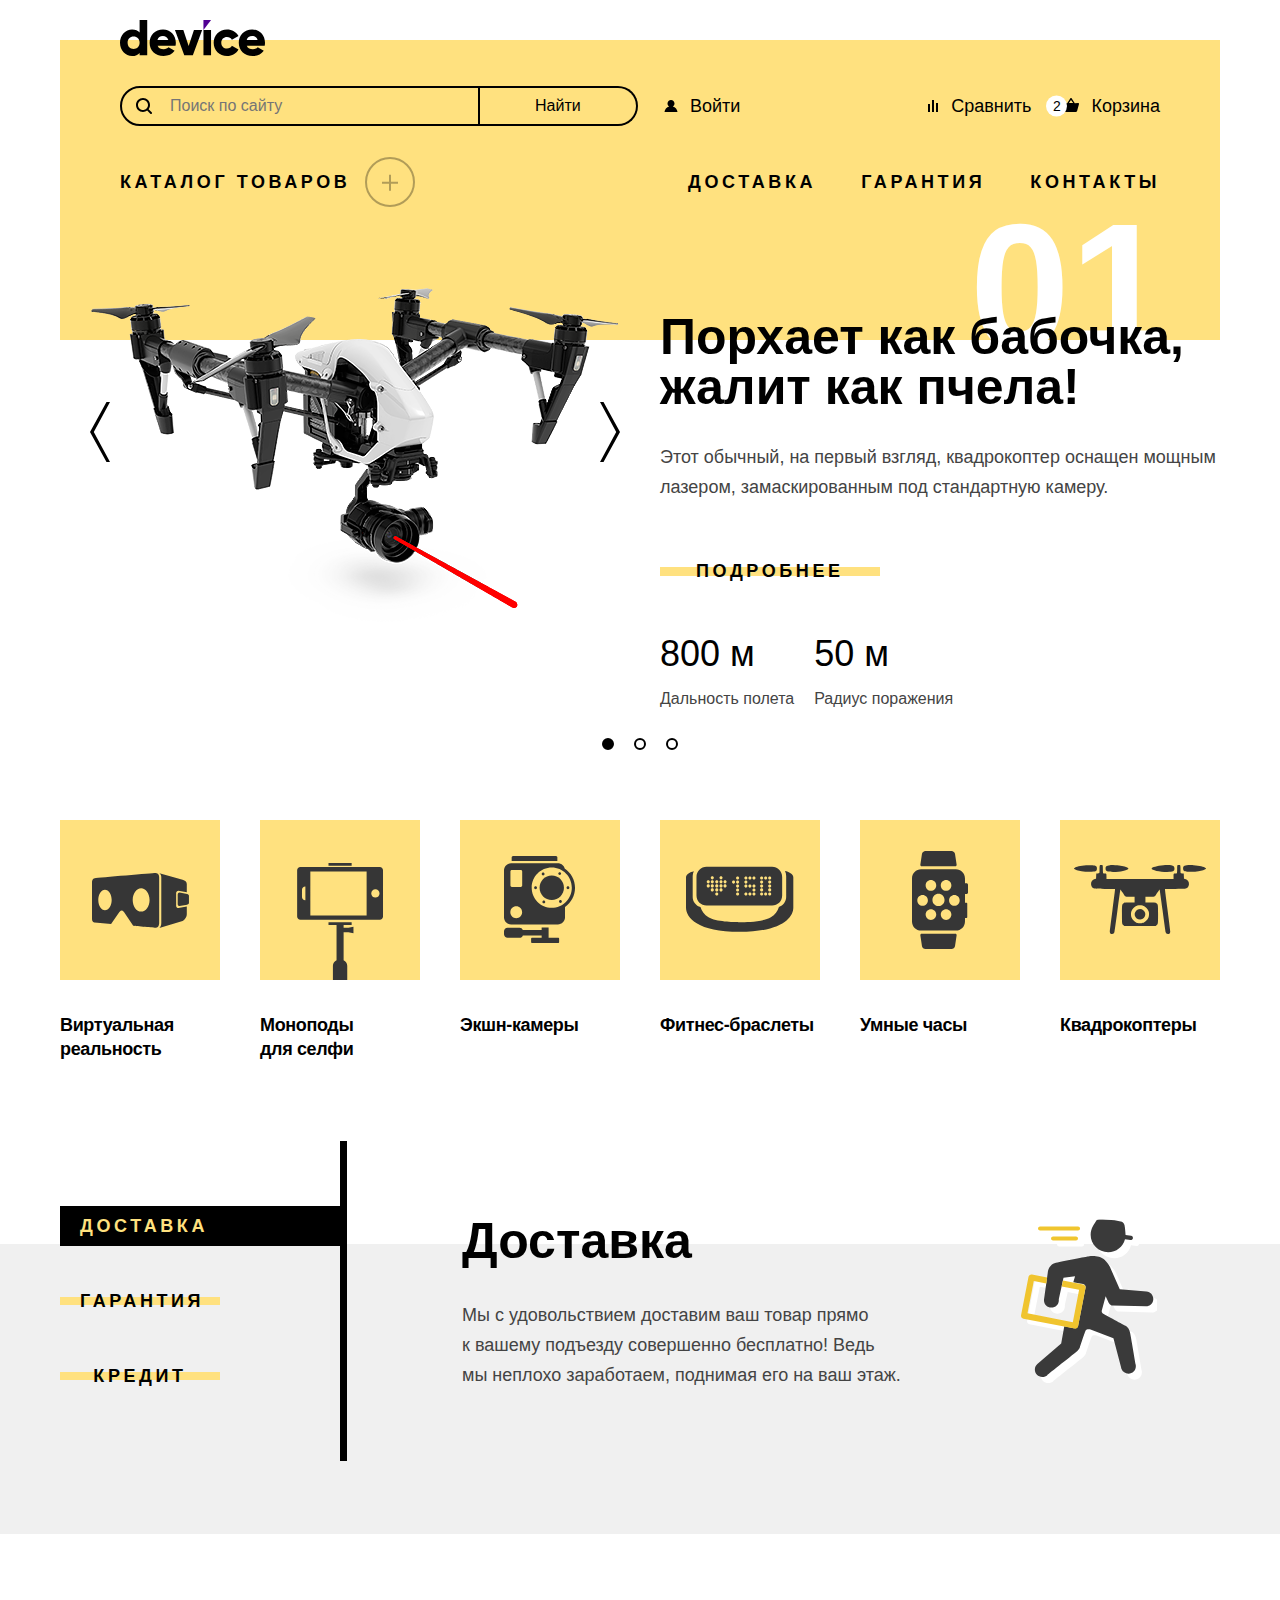
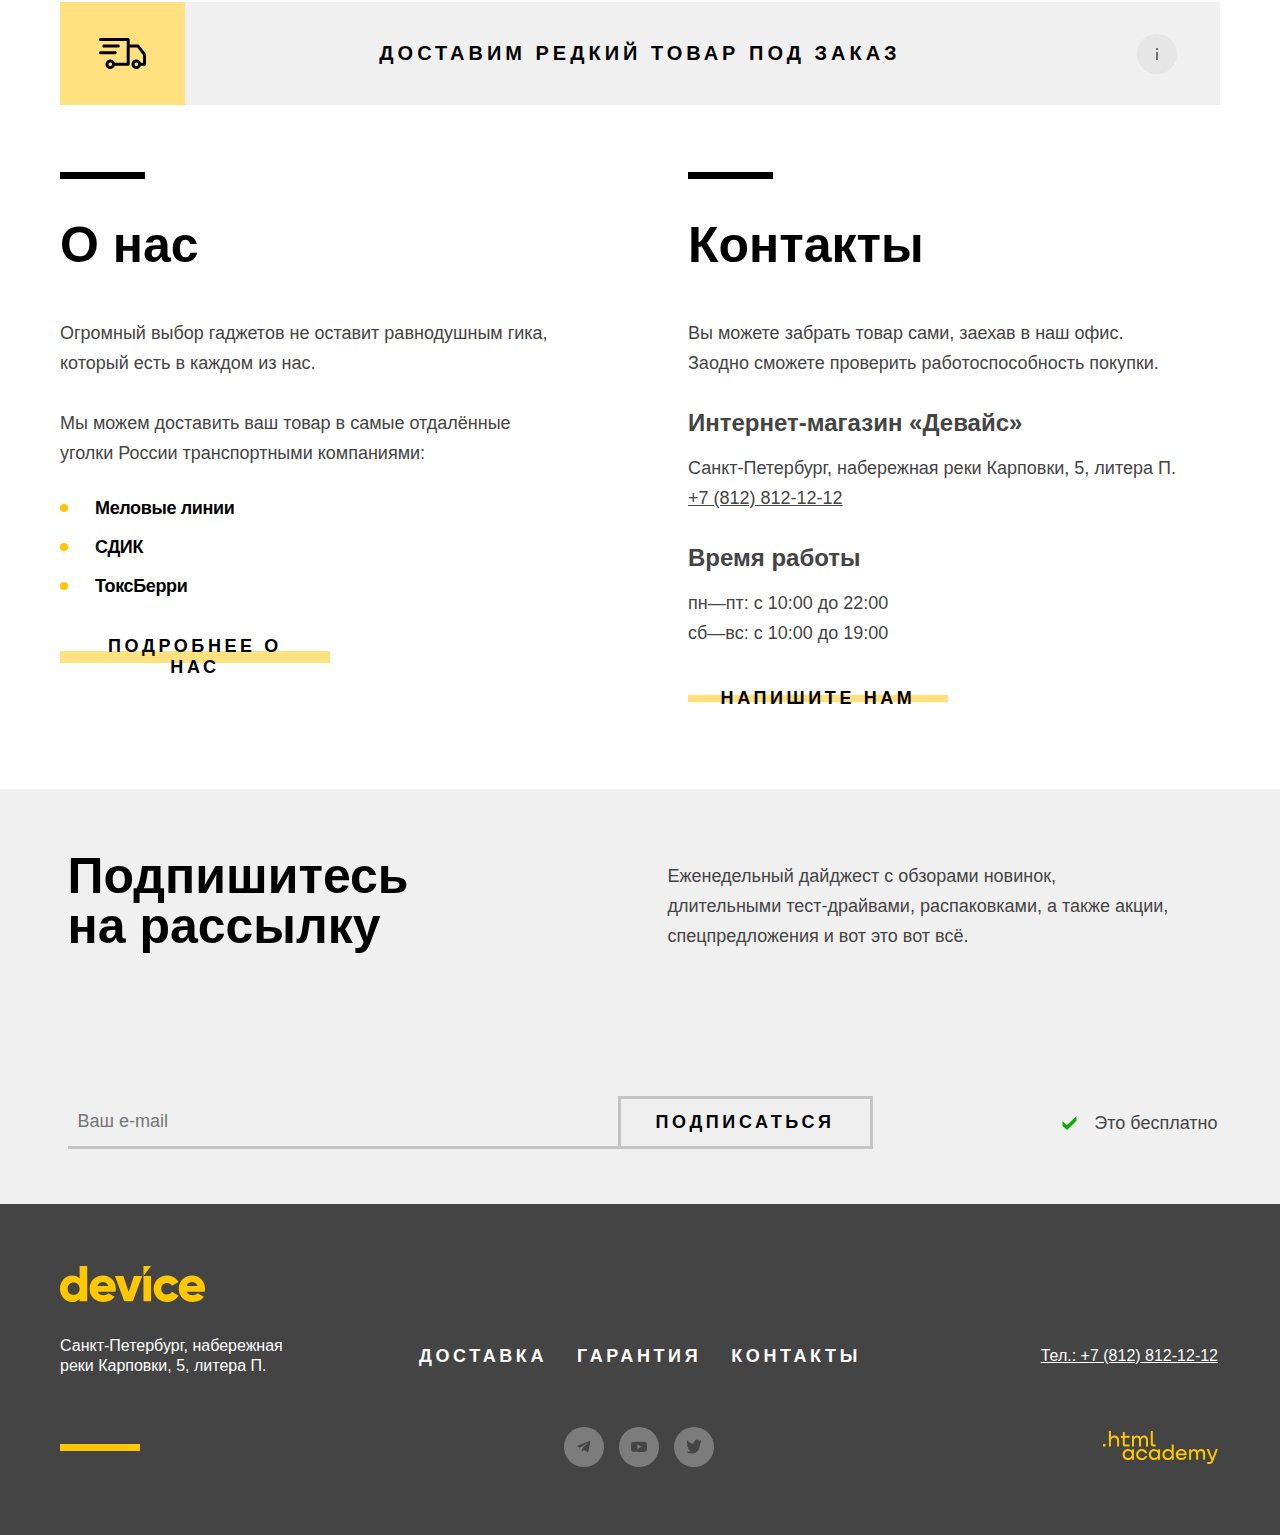
==== commit d92bc1e6: "Защита №2" ====
--- a/index.html
+++ b/index.html
@@ -14,23 +14,20 @@
         <a class="logo" href="#">
           <img class="header-logo" src="images/logo-black.svg" width="145" height="36" alt="Логотип «Девайс».">
         </a>
-
         <div class="user-menu">
           <form class="search-form" action="https://echo.htmlacademy.ru/" method="post">
-            <label class="visually-hidden" for="site-search">Поиск</label>
-            <input class="search-input" type="search" id="site-search" name="Search" placeholder="Поиск по сайту"
-              required>
+            <label class="search-form-label">
+              <span class="visually-hidden">Поиск.</span>
+              <input class="search-input" type="search" name="Search" placeholder="Поиск по сайту" required>
+            </label>
             <button class="search-form-button" type="submit">Найти</button>
           </form>
-
           <a class="user-menu-link login-link" href="#">Войти</a>
-
           <ul class="menu-right">
             <li class="menu-right-item">
               <a class="user-menu-link compare-link" href="#">Сравнить</a>
             </li>
-
-            <li class="menu-right-item">
+            <li class="menu-right-item cart">
               <a class="user-menu-link cart-link" href="#">
                 <span class="cart-amount">2</span>
                 Корзина
@@ -38,12 +35,13 @@
               <div class="popover popover-cart">
                 <div class="popover-content">
                   <h2 class="popover-title visually-hidden">Корзина</h2>
-
                   <ul class="cart-items-list">
                     <li class="cart-item">
-                      <img class="cart-item-image" src="images/product-1.jpg" width="40" height="40"
-                        alt="Любительская селфи-палка.">
-                      <p class="cart-item-title">Любительская<br>селфи-палка</p>
+                      <a class="cart-item-link" href="#">
+                        <img class="cart-item-image" src="images/product-1.jpg" width="40" height="40"
+                          alt="Любительская селфи-палка.">
+                        <p class="cart-item-title">Любительская<br>селфи-палка</p>
+                      </a>
                       <button class="cart-item-button" type="button">
                         <svg xmlns="http://www.w3.org/2000/svg" width="10" height="11" fill="none" viewBox="0 0 10 11"
                           aria-hidden="true" focusable="false">
@@ -53,11 +51,12 @@
                         <span class="visually-hidden">Удалить из корзины.</span>
                       </button>
                     </li>
-
                     <li class="cart-item">
-                      <img class="cart-item-image" src="images/product-2.jpg" width="40" height="40"
-                        alt="Профессиональная селфи-палка.">
-                      <p class="cart-item-title">Профессиональная<br>селфи-палка</p>
+                      <a class="cart-item-link" href="#">
+                        <img class="cart-item-image" src="images/product-2.jpg" width="40" height="40"
+                          alt="Профессиональная селфи-палка.">
+                        <p class="cart-item-title">Профессиональная<br>селфи-палка</p>
+                      </a>
                       <button class="cart-item-button" type="button">
                         <svg xmlns="http://www.w3.org/2000/svg" width="10" height="11" fill="none" viewBox="0 0 10 11"
                           aria-hidden="true" focusable="false">
@@ -68,52 +67,43 @@
                       </button>
                     </li>
                   </ul>
-
                   <div class="cart-info">
                     <p class="cart-info-amount cart-info-description">Товаров: <span class="amount-value">2</span></p>
                     <p class="cart-info-sum cart-info-description">Сумма: <span class="sum-value">2000 ₽</span></p>
                   </div>
-
                   <a href="#" class="cart-open-button">Открыть корзину</a>
                 </div>
               </div>
             </li>
           </ul>
         </div>
-
         <nav class="navigation">
           <ul class="catalog-menu">
-            <li class="catalog-link">
-              <a class="navigation-link" href="catalog.html">Каталог товаров</a>
+            <li class="catalog-item">
+              <a class="navigation-link catalog-link" href="catalog.html">Каталог товаров</a>
               <button class="menu-button" type="button">
                 <span class="visually-hidden">Раскрыть подменю.</span>
               </button>
-
               <div class="submenu-wrapper">
                 <ul class="submenu">
                   <li class="submenu-item">
                     <a class="submenu-link" href="#">Виртуальная реальность</a>
                   </li>
-
-                  <li class="submenu-item">
-                    <a class="submenu-link" href="#">Моноподы для селфи</a>
-                  </li>
-
+                  <li class="submenu-item">
+                    <a class="submenu-link" href="catalog.html">Моноподы для селфи</a>
+                  </li>
                   <li class="submenu-item">
                     <a class="submenu-link" href="#">Экшн-камеры</a>
                   </li>
                 </ul>
-
                 <ul class="submenu">
                   <li class="submenu-item">
                     <a class="submenu-link" href="#">Фитнес-браслеты</a>
                   </li>
-
                   <li class="submenu-item">
                     <a class="submenu-link" href="#">Умные часы</a>
                   </li>
                 </ul>
-
                 <ul class="submenu">
                   <li class="submenu-item">
                     <a class="submenu-link" href="#">Квадрокоптеры</a>
@@ -122,16 +112,13 @@
               </div>
             </li>
           </ul>
-
           <ul class="right-navigation">
             <li class="navigation-item">
               <a class="navigation-link" href="#">Доставка</a>
             </li>
-
             <li class="navigation-item">
               <a class="navigation-link" href="#">Гарантия</a>
             </li>
-
             <li class="navigation-item">
               <a class="navigation-link" href="#">Контакты</a>
             </li>
@@ -145,32 +132,26 @@
         <h1 class="visually-hidden">Интернет-магазин гаджетов «Девайс».</h1>
         <section class="slider">
           <h2 class="visually-hidden">Популярные товары.</h2>
-
           <div class="slider-product">
             <img class="slider-image" src="images/slider-1.png" width="560" height="530" alt="Квадрокоптер с лазером.">
-
             <div class="slider-product-wrapper">
               <h3 class="title slider-product-title">Порхает как бабочка,<br>жалит как пчела!</h3>
               <span class="slider-number">01</span>
               <p class="slider-product-description">Этот обычный, на первый взгляд, квадрокоптер оснащен мощным лазером,
                 замаскированным под стандартную камеру.</p>
               <a href="#" class="button slider-link">Подробнее</a>
-
               <section class="specifications">
                 <h4 class="visually-hidden">Характеристики товара.</h4>
-
                 <dl class="product-specifications">
                   <dt class="specifications-value">800 м</dt>
                   <dd class="specifications-name">Дальность полета</dd>
                 </dl>
-
                 <dl class="product-specifications">
                   <dt class="specifications-value">50 м</dt>
                   <dd class="specifications-name">Радиус поражения</dd>
                 </dl>
               </section>
             </div>
-
             <div class="slider-controls">
               <button class="slider-button slider-prev" type="button">
                 <span class="visually-hidden">Предыдущий товар.</span>
@@ -179,22 +160,17 @@
                 <span class="visually-hidden">Следующий товар.</span>
               </button>
             </div>
-
           </div>
-
           <div class="slider-product hidden">
             <img class="slider-image" src="images/slider-2.png" width="560" height="530" alt="Фитнес-браслет.">
-
             <div class="slider-product-wrapper">
               <h3 class="title slider-product-title">Худеем правильно!</h3>
               <span class="slider-number">02</span>
               <p class="slider-product-description">Мотивирующие фитнес-браслеты помогут найти в себе силы не пропускать
                 занятия и соблюдать диету.</p>
               <a href="#" class="button slider-link">Подробнее</a>
-
               <section class="specifications">
                 <h4 class="visually-hidden">Характеристики товара.</h4>
-
                 <dl class="product-specifications">
                   <dt class="specifications-value">48 часов</dt>
                   <dd class="specifications-name">Без подзарядки</dd>
@@ -202,30 +178,24 @@
               </section>
             </div>
           </div>
-
           <div class="slider-product hidden">
             <img class="slider-image" src="images/slider-3.png" width="560" height="560" alt="Палка для селфи.">
-
             <div class="slider-product-wrapper">
               <h3 class="title slider-product-title">Делай селфи, как Бен Стиллер!</h3>
               <span class="slider-number">03</span>
               <p class="slider-product-description">Самая длинная палка для селфи доступна в нашем магазине. Восемь
                 (Восемь, Карл!) метров длиной и весом всего 5 кг.</p>
               <a href="#" class="button slider-link">Подробнее</a>
-
               <section class="specifications">
                 <h4 class="visually-hidden">Характеристики товара.</h4>
-
                 <dl class="product-specifications">
                   <dt class="specifications-value">8,5 м</dt>
                   <dd class="specifications-name">Длина палки</dd>
                 </dl>
-
                 <dl class="product-specifications">
                   <dt class="specifications-value">5 кг</dt>
                   <dd class="specifications-name">Вес палки</dd>
                 </dl>
-
                 <dl class="product-specifications">
                   <dt class="specifications-value">Карбон</dt>
                   <dd class="specifications-name">Материал</dd>
@@ -233,7 +203,6 @@
               </section>
             </div>
           </div>
-
           <ol class="slider-pagination">
             <li class="slider-pagination-item">
               <button class="slider-pagination-button slider-pagination-button-current" type="button">
@@ -252,7 +221,6 @@
             </li>
           </ol>
         </section>
-
         <section class="categories">
           <h2 class="visually-hidden">Категории товаров.</h2>
           <ul class="categories-list">
@@ -294,7 +262,6 @@
             </li>
           </ul>
         </section>
-
         <section class="services">
           <h2 class="visually-hidden">Услуги.</h2>
           <div class="services-wrapper">
@@ -309,19 +276,16 @@
                 <button class="button services-link" type="button">Кредит</button>
               </li>
             </ul>
-
             <div class="about-service delivery-service">
               <h3 class="title services-title">Доставка</h3>
               <p class="services-description">Мы с удовольствием доставим ваш товар прямо к&nbsp;вашему подъезду
                 совершенно бесплатно! Ведь мы&nbsp;неплохо заработаем, поднимая его на ваш этаж.</p>
             </div>
-
             <div class="about-service guarantee-service hidden">
               <h3 class="title services-title">Гарантия</h3>
               <p class="services-description">Если из-за возгорания купленного у&nbsp;нас товара у вас сгорит дом — не
                 переживайте, мы выдадим вам новый. Товар, не дом, конечно же.</p>
             </div>
-
             <div class="about-service credit-service hidden">
               <h3 class="title services-title">Кредит</h3>
               <p class="services-description">Залезть в долговую яму стало проще! Кредитные консультанты подберут для
@@ -329,7 +293,6 @@
             </div>
           </div>
         </section>
-
         <button class="delivery-button" type="button">Доставим редкий товар под заказ
           <span class="info-button">
             <svg class="info-icon" xmlns="http://www.w3.org/2000/svg" width="2" height="12" fill="currentColor"
@@ -345,7 +308,6 @@
             </svg>
           </span>
         </button>
-
         <div class="about-us-wrapper">
           <section class="about-us">
             <h2 class="title about-us-title">О нас</h2>
@@ -360,7 +322,6 @@
             </ul>
             <a class="button about-us-button" href="#">Подробнее о нас</a>
           </section>
-
           <section class="contacts">
             <h2 class="title about-us-title">Контакты</h2>
             <p class="contacts-description">Вы можете забрать товар сами, заехав в наш офис.<br>Заодно сможете проверить
@@ -378,7 +339,6 @@
             <a class="button contact-us-button" href="#">Напишите нам</a>
           </section>
         </div>
-
         <section class="subscription">
           <div class="subscription-wrapper">
             <h2 class="title subscription-title">Подпишитесь на рассылку</h2>
@@ -403,7 +363,6 @@
         <address class="footer-contacts-address">
           <a class="about-text" href="#">Санкт-Петербург, набережная реки Карповки, 5, литера П.</a>
         </address>
-
         <ul class="footer-menu">
           <li class="footer-menu-item">
             <a class="footer-menu-link" href="#">Доставка</a>
@@ -415,9 +374,7 @@
             <a class="footer-menu-link" href="#">Контакты</a>
           </li>
         </ul>
-
         <a class="footer-contacts-phone" href="tel:+78128121212">Тел.: +7 (812) 812-12-12</a>
-
         <ul class="social-list">
           <li class="social-item">
             <a class="social-link" href="https://t.me/htmlacademy" target="_blank">
@@ -450,7 +407,6 @@
             </a>
           </li>
         </ul>
-
         <a class="html-link" href="https://htmlacademy.ru/" target="_blank">
           <span class="visually-hidden">Логотип Html Academy.</span>
           <svg class="html-logo" xmlns="http://www.w3.org/2000/svg" width="115" height="33" fill="none"
@@ -462,38 +418,34 @@
       </div>
     </footer>
 
+    <!--     Модальное окно -->
     <div class="modal-container modal-close">
       <div class="modal modal-delivery">
         <button class="modal-close-button" type="button">
           <span class="visually-hidden">Закрыть</span>
         </button>
-
         <section class="modal-content">
           <h2 class="modal-title">Доставка под заказ</h2>
           <form class="delivery-form" action="https://echo.htmlacademy.ru/" method="post">
             <div class="field-group">
               <label class="delivery-label" for="delivery-name">Ваше имя:</label>
-              <input class="delivery-form-field field" type="text" id="delivery-name" name="delivery-name"
-                placeholder="Введите имя">
-            </div>
-
+              <input class="delivery-form-field field modal-name-field" type="text" id="delivery-name"
+                name="delivery-name" placeholder="Введите имя" required>
+            </div>
             <div class="field-group">
               <label class="delivery-label" for="delivery-email">Ваш e-mail:</label>
-              <input class="delivery-form-field field" type="email" id="delivery-email" name="delivery-email"
-                placeholder="Введите e-mail" value="почта" required>
+              <input class="delivery-form-field field modal-email-field" type="email" id="delivery-email"
+                name="delivery-email" placeholder="Введите e-mail" value="почта" required>
               <span class="error-text">Забавный у вас адрес</span>
             </div>
-
             <div class="field-group">
               <label class="delivery-label" for="delivery-text">Что нужно привезти:</label>
               <input class="delivery-form-field field delivery-text-field" type="text" id="delivery-text"
-                name="delivery-text" placeholder="В свободной форме">
-            </div>
-
+                name="delivery-text" placeholder="В свободной форме" required>
+            </div>
             <div class="field-group">
               <span class="delivery-label">
                 <label class="delivery-label" for="delivery-amount">Количество:</label>
-
                 <span class="tooltip">
                   <button class="tooltip-toggle" type="button" aria-labelledby="tooltip-label-date">
                     <svg class="tooltip-icon" xmlns="http://www.w3.org/2000/svg" width="26" height="26" fill="none"
@@ -506,7 +458,6 @@
                     Привезём сколько получится по требованиям
                     к&nbsp;провозу багажа.</span>
                 </span>
-
               </span>
               <div class="amount-field-wrapper">
                 <button class="amount-field-button minus-button" type="button">
@@ -527,7 +478,6 @@
                 </button>
               </div>
             </div>
-
             <button class="button delivery-form-button" type="submit">Отправить</button>
           </form>
         </section>
--- a/styles/styles.css
+++ b/styles/styles.css
@@ -77,6 +77,12 @@
   outline: 2px solid #af4fff;
 }
 
+.button:disabled {
+  opacity: 0.3;
+  cursor: default;
+  pointer-events: none;
+}
+
 /* Заголовки */
 .title {
   font-family: "Raleway", sans-serif;
@@ -92,8 +98,7 @@
 .header {
   color: #000000;
   background-color: #ffe17f;
-  margin: 0 auto;
-  margin-top: 40px;
+  margin: 40px auto 0;
   width: 1160px;
   position: relative;
   z-index: 2;
@@ -106,17 +111,24 @@
   position: relative;
 }
 
-.header-logo {
+.logo {
+  width: 145px;
+  height: 36px;
+  display: block;
   position: absolute;
   top: -20px;
 }
 
-.header-logo:hover {
+.logo:hover {
   opacity: 0.6;
 }
 
-.header-logo:active {
-  opacity: 0.3;
+.logo:active {
+  opacity: 0.3;
+}
+
+.logo:focus {
+  outline: 2px solid #af4fff;
 }
 
 .user-menu {
@@ -151,6 +163,29 @@
   background-position: 14px 10px;
 }
 
+.search-input:focus {
+  outline: none;
+}
+
+.search-input:disabled {
+  opacity: 0.3;
+}
+
+
+.search-form-label {
+  position: relative;
+}
+
+.search-form-label:focus-within::before {
+  content: "";
+  position: absolute;
+  width: calc(100% + 2px);
+  height: calc(100% + 2px);
+  border: 2px solid #af4fff;
+  left: -2px;
+  top: -2px;
+}
+
 .search-form-button {
   min-height: 40px;
   padding: 8px 55px;
@@ -164,6 +199,7 @@
   background-color: transparent;
   box-sizing: border-box;
   cursor: pointer;
+  position: relative;
 }
 
 .search-form-button:hover {
@@ -174,6 +210,30 @@
 .search-form-button:active {
   color: #999999;
   background-color: #000000;
+}
+
+.search-form-button:focus {
+  outline: none;
+}
+
+.search-form-button:focus::before {
+  content: "";
+  position: absolute;
+  width: calc(100% + 4px);
+  height: calc(100% + 6px);
+  border: 2px solid #af4fff;
+  left: -2px;
+  top: -4px;
+}
+
+.search-form-button:disabled {
+  opacity: 0.3;
+  cursor: default;
+}
+
+.search-form-button:disabled:hover {
+  color: #000000;
+  background-color: transparent;
 }
 
 .user-menu-link {
@@ -222,6 +282,10 @@
 
 .logout-link {
   opacity: 0.3;
+}
+
+.logout-link:focus {
+  outline: 2px solid #af4fff;
 }
 
 .compare-link {
@@ -327,9 +391,27 @@
   opacity: 0.3;
 }
 
-.catalog-link {
+.navigation-link:focus {
+  outline: 2px solid #af4fff;
+}
+
+.catalog-item {
   position: relative;
   max-width: 280px;
+}
+
+.catalog-link:focus {
+  outline: transparent;
+}
+
+.catalog-link:focus::after {
+  content: "";
+  width: calc(100% + 70px);
+  height: calc(100% + 20px);
+  border: 2px solid #af4fff;
+  position: absolute;
+  top: -11px;
+  left: -5px;
 }
 
 .menu-button {
@@ -371,7 +453,7 @@
   gap: 30px;
 }
 
-.catalog-link:focus-within .submenu-wrapper {
+.catalog-item:focus-within .submenu-wrapper {
   display: flex;
   flex-wrap: wrap;
   position: absolute;
@@ -534,6 +616,7 @@
   border: 2px solid #000000;
   border-radius: 50%;
   cursor: pointer;
+  position: relative;
 }
 
 .slider-pagination-button-current {
@@ -546,6 +629,20 @@
 
 .slider-pagination-button:active {
   opacity: 0.3;
+}
+
+.slider-pagination-button:focus {
+  outline: none;
+}
+
+.slider-pagination-button:focus::before {
+  content: "";
+  position: absolute;
+  width: calc(100% + 4px);
+  height: calc(100% + 4px);
+  border: 2px solid #af4fff;
+  left: -3px;
+  top: -3px;
 }
 
 .slider-controls {
@@ -580,6 +677,11 @@
   outline: 2px solid #af4fff;
 }
 
+.slider-button:disabled {
+  opacity: 0.1;
+  cursor: default;
+}
+
 .slider-next {
   transform: rotate(180deg);
 }
@@ -593,8 +695,7 @@
 /* Категории */
 .categories {
   width: 1160px;
-  margin: 0 auto;
-  margin-bottom: 80px;
+  margin: 0 auto 80px;
 }
 
 .categories-list {
@@ -609,6 +710,7 @@
 .categories-list-item {
   width: 160px;
   line-height: 24px;
+  position: relative;
 }
 
 .categories-list-item:hover .categories-img {
@@ -617,6 +719,20 @@
 
 .categories-list-item:active {
   opacity: 0.3;
+}
+
+.categories-link:focus {
+  outline: none;
+}
+
+.categories-link:focus-within::before {
+  content: "";
+  position: absolute;
+  width: calc(100% + 4px);
+  height: calc(100% + 4px);
+  border: 2px solid #af4fff;
+  left: -4px;
+  top: -4px;
 }
 
 .categories-img {
@@ -663,7 +779,7 @@
 
 /* Услуги */
 .services {
-  margin-bottom: 140px;
+  margin-bottom: 141px;
   position: relative;
 }
 
@@ -732,7 +848,7 @@
 
 .about-service {
   width: 450px;
-  padding: 73px 245px 0 0;
+  padding: 75px 245px 0 0;
 }
 
 .delivery-service {
@@ -761,8 +877,7 @@
 .delivery-button {
   display: block;
   width: 1160px;
-  margin: 0 auto;
-  margin-bottom: 70px;
+  margin: 0 auto 70px;
   padding: 40px 200px;
   box-sizing: border-box;
   font-family: "Raleway", sans-serif;
@@ -798,6 +913,20 @@
   opacity: 0.3;
 }
 
+.delivery-button:focus {
+  outline: none;
+}
+
+.delivery-button:focus::after {
+  content: "";
+  position: absolute;
+  width: calc(100% + 4px);
+  height: calc(100% + 4px);
+  border: 2px solid #af4fff;
+  left: -4px;
+  top: -4px;
+}
+
 .info-button {
   width: 40px;
   height: 40px;
@@ -826,8 +955,7 @@
   width: 1160px;
   display: flex;
   flex-wrap: wrap;
-  margin: 0 auto;
-  margin-bottom: 70px;
+  margin: 0 auto 70px;
   padding-top: 45px;
   justify-content: space-between;
 }
@@ -850,7 +978,7 @@
   height: 7px;
   background-color: #000000;
   position: absolute;
-  top: -45px;
+  top: -48px;
 }
 
 /* Способы доставки*/
@@ -925,8 +1053,7 @@
 
 .contacts-address {
   font-style: normal;
-  margin: 0;
-  margin-top: -15px;
+  margin: -15px 0 0;
   padding: 0;
 }
 
@@ -943,8 +1070,7 @@
 
 .contacts-schedule {
   padding: 0;
-  margin: 0;
-  margin-top: -15px;
+  margin: -15px 0 0;
   list-style-type: none;
 }
 
@@ -956,7 +1082,7 @@
 .subscription-wrapper {
   width: 1160px;
   margin: 0 auto;
-  padding: 65px 0 55px 15px;
+  padding: 62px 0 55px 15px;
   display: flex;
   flex-wrap: wrap;
 }
@@ -968,6 +1094,11 @@
 .subscription-description {
   margin: 10px 0 0 auto;
   width: 560px;
+  font-family: "Rubik", sans-serif;
+  font-weight: 400;
+  font-size: 18px;
+  line-height: 30px;
+  color: #444444;
 }
 
 .subscription-form {
@@ -999,6 +1130,22 @@
   outline-offset: 2px;
 }
 
+.email-field:invalid {
+  border-bottom: 3px solid #ff3d3d;
+}
+
+.email-field:invalid:placeholder-shown {
+  border-color: #c4c4c4;
+}
+
+.email-field:disabled {
+  opacity: 0.3;
+}
+
+.email-field:disabled:hover {
+  background-color: transparent;
+}
+
 .subscribe-button {
   font-family: "Raleway", sans-serif;
   font-size: 18px;
@@ -1009,7 +1156,7 @@
   text-decoration: none;
   color: #000000;
   border: 3px solid #c4c4c4;
-  padding: 10px 40px;
+  padding: 10px 35px;
   box-sizing: border-box;
   width: 255px;
   cursor: pointer;
@@ -1032,6 +1179,13 @@
 
 .subscribe-button:disabled {
   opacity: 0.3;
+  cursor: default;
+}
+
+.subscribe-button:disabled:hover {
+  color: #000000;
+  background-color: transparent;
+  border: 3px solid #c4c4c4;
 }
 
 .free-note {
@@ -1297,6 +1451,15 @@
   outline: 2px solid #af4fff;
 }
 
+.breadcrumbs-link-current {
+  cursor: default;
+}
+
+.breadcrumbs-link-current:hover {
+  opacity: 1;
+}
+
+
 /* Фильтры */
 .filter-title {
   font-family: "Raleway", sans-serif;
@@ -1354,6 +1517,20 @@
   border-color: #000000;
 }
 
+.range-toggle:focus {
+  outline: none;
+}
+
+.range-toggle:focus::before {
+  content: "";
+  position: absolute;
+  width: calc(100% + 6px);
+  height: calc(100% + 6px);
+  border: 2px solid #af4fff;
+  left: -4px;
+  top: -4px;
+}
+
 .toggle-min {
   top: -8px;
   left: -8px;
@@ -1368,6 +1545,7 @@
   display: flex;
   position: relative;
   left: -12px;
+  top: 7px;
 }
 
 .catalog-filter-label {
@@ -1377,6 +1555,10 @@
   font-size: 14px;
   line-height: 20px;
   color: rgba(0, 0, 0, 0.5);
+}
+
+.catalog-filter-label:focus-within {
+  outline: 2px solid #af4fff;
 }
 
 .range-input {
@@ -1394,6 +1576,10 @@
   appearance: textfield;
 }
 
+.range-input:focus {
+  outline: none;
+}
+
 .range-input::-webkit-outer-spin-button,
 .range-input::-webkit-inner-spin-button {
   -webkit-appearance: none;
@@ -1401,16 +1587,10 @@
   margin: 0;
 }
 
-.catalog-filter {
-  display: flex;
-  flex-direction: column;
-  gap: 50px;
-}
-
 .catalog-filter-group {
   border: none;
   padding: 0;
-  margin: 0;
+  margin: 0 0 53px 0;
 }
 
 .catalog-filter-title {
@@ -1419,7 +1599,7 @@
   line-height: 20px;
   letter-spacing: -0.02em;
   padding: 0;
-  margin: 0 0 30px 0;
+  margin: 0 0 16px;
   color: #000000;
   position: relative;
   max-width: 260px;
@@ -1434,14 +1614,22 @@
   position: absolute;
 }
 
-.color-title {
-  margin-bottom: 15px;
+.price-title {
+  margin-bottom: 27px;
 }
 
 .catalog-filter-list {
   list-style-type: none;
   padding: 0;
   margin: 0;
+}
+
+.color-group {
+  margin-bottom: 41px;
+}
+
+.bluetooth-group {
+  margin-bottom: 33px;
 }
 
 /* Control */
@@ -1471,8 +1659,20 @@
   opacity: 0.3;
 }
 
-.control-input:disabled {
+.control-input:disabled ~ .control-mark,
+.control-input:disabled ~ .control-label {
   opacity: 0.1;
+  cursor: default;
+}
+
+.control-input:focus + .control-mark::after {
+  content: "";
+  position: absolute;
+  width: calc(100% + 6px);
+  height: calc(100% + 6px);
+  border: 2px solid #af4fff;
+  left: -5px;
+  top: -5px;
 }
 
 .control-input[type="checkbox"]:checked + .control-mark {
@@ -1548,7 +1748,7 @@
 }
 
 .select-control {
-  width: 145px;
+  max-width: 300px;
   padding: 0 30px 0 0;
   border: none;
   font-family: "Rubik", sans-serif;
@@ -1559,6 +1759,24 @@
   cursor: pointer;
   background: url("../images/select-arrow.svg") no-repeat right 13px center;
   appearance: none;
+}
+
+.select-control:hover {
+  opacity: 0.6;
+}
+
+.select-control:active {
+  opacity: 0.3;
+}
+
+.select-control:focus {
+  outline: 2px solid #af4fff;
+}
+
+.select-control:disabled {
+  opacity: 0.1;
+  cursor: pointer;
+  pointer-events: none;
 }
 
 .button-sort-container {
@@ -1614,10 +1832,9 @@
   display: grid;
   grid-template-columns: 360px 360px;
   padding: 0;
-  margin: 0;
-  gap: 40px;
+  margin: 0 0 40px 0;
+  gap: 43px 40px;
   list-style-type: none;
-  margin-bottom: 44px;
 }
 
 .new-product::after {
@@ -1637,8 +1854,17 @@
   opacity: 0.6;
 }
 
+.product-card:focus-within {
+  outline: 2px solid #af4fff;
+  outline-offset: 2px;
+}
+
 .product-card-link {
   text-decoration: none;
+}
+
+.product-card-link:focus {
+  outline: none;
 }
 
 .product-card-image {
@@ -1721,6 +1947,11 @@
 .button-show-more:disabled {
   opacity: 0.3;
   cursor: default;
+  pointer-events: none;
+}
+
+.button-show-more:disabled:hover {
+  border: 3px solid #e5e5e5;
 }
 
 /* Пагинация */
@@ -1776,7 +2007,7 @@
   font-weight: 800;
   font-size: 18px;
   line-height: 21px;
-  padding: 25px;
+  padding: 23px;
   display: flex;
   align-items: center;
   letter-spacing: 0.2em;
@@ -1800,6 +2031,11 @@
 
 .pagination-disabled {
   opacity: 0.3;
+  pointer-events: none;
+}
+
+.pagination-disabled:hover {
+  background-color: transparent;
 }
 
 /* Поповер */
@@ -1826,12 +2062,15 @@
   bottom: 100%;
   left: 0;
   right: 0;
-  margin-left: auto;
-  margin-right: auto;
+  margin: 0 auto;
+}
+
+.cart:focus-within .popover {
+  display: block;
 }
 
 .cart-link:active ~ .popover,
-.cart-link:focus ~ .popover {
+.cart-link:focus-within ~ .popover {
   display: block;
 }
 
@@ -1858,6 +2097,29 @@
 
 .cart-item:not(:last-child) {
   border-bottom: 1px solid #1a1a1a;
+}
+
+.cart-item-link {
+  width: 250px;
+  display: flex;
+  flex-wrap: wrap;
+  color: #ffffff;
+  text-decoration: none;
+  position: relative;
+}
+
+.cart-item-link:focus {
+  outline: none;
+}
+
+.cart-item-link:focus::before {
+  content: "";
+  position: absolute;
+  width: calc(100% + 2px);
+  height: calc(100% + 2px);
+  border: 2px solid #af4fff;
+  left: -2px;
+  top: -2px;
 }
 
 .cart-item-image {
@@ -2033,8 +2295,7 @@
 }
 
 .delivery-form .field-group {
-  margin: 0;
-  margin-bottom: 2px;
+  margin: 0 0 2px 0;
   display: flex;
   flex-wrap: wrap;
   flex-direction: column;
@@ -2076,6 +2337,30 @@
   border: 2px solid #ff3d3d;
 }
 
+.delivery-form-field:invalid:placeholder-shown {
+  border: none;
+}
+
+.delivery-form-field:disabled {
+  opacity: 0.1;
+}
+
+.delivery-form-field:disabled ~ .error-text {
+  color: #000000;
+}
+
+.modal-name-field {
+  background-image: url("../images/human-icon.svg");
+  background-repeat: no-repeat;
+  background-position: right 20px center;
+}
+
+.modal-email-field {
+  background-image: url("../images/email-icon.svg");
+  background-repeat: no-repeat;
+  background-position: right 20px center;
+}
+
 .error-text {
   font-family: "Rubik", sans-serif;
   font-weight: 400;
@@ -2140,8 +2425,7 @@
 /* Тултип */
 .tooltip {
   position: absolute;
-  margin-top: -2px;
-  margin-left: 10px;
+  margin: -2px 0 0 10px;
 }
 
 .tooltip-toggle {
